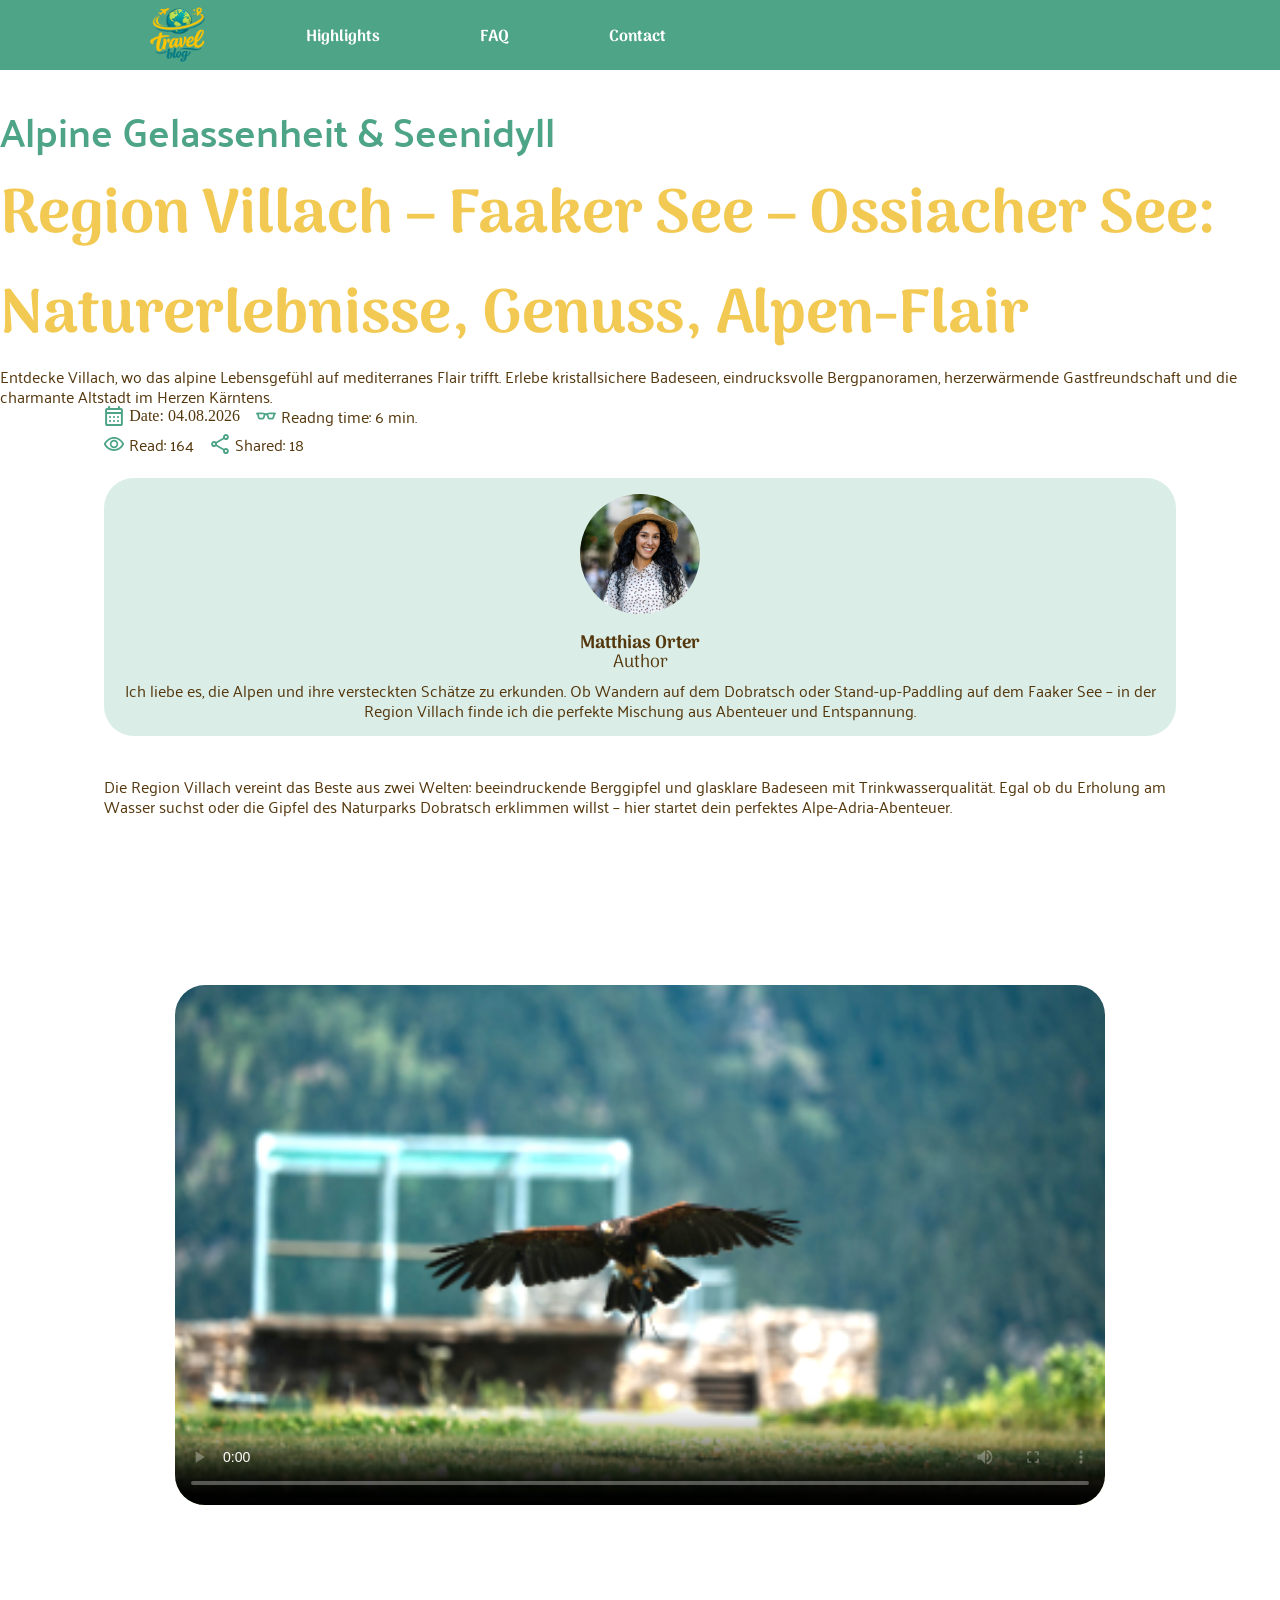
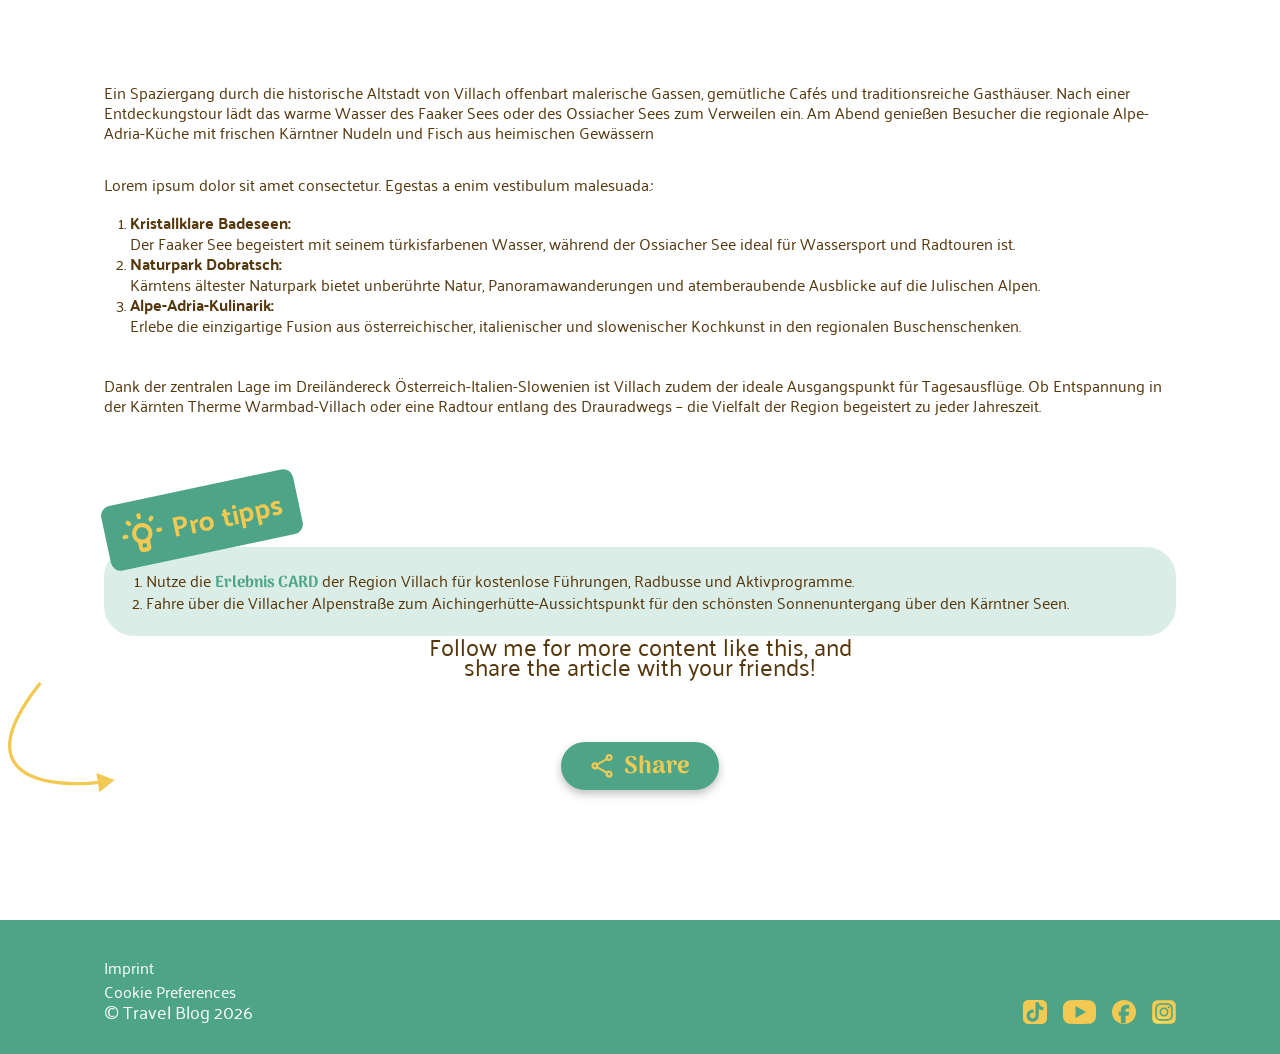
==== blog_video.html @ 83ff3a6a "added scrennshot and changed blog_video.html" ====
<!doctype html>
<html lang="en">

<head>
  <meta charset="UTF-8" />
  <meta name="viewport" content="width=device-width, initial-scale=1.0" />
  <title>Travel Blog</title>
  <link rel="shortcut icon" href="./assets/icons/logo.svg" type="image/x-icon" />
  <link rel="stylesheet" href="./styles/reset.css" />
  <link rel="stylesheet" href="./styles/components.css" />
  <link rel="stylesheet" href="./styles/variables.css" />
  <link rel="stylesheet" href="./styles/font.css" />
  <link rel="stylesheet" href="./styles/style.css" />
  <link rel="stylesheet" href="./styles/share.css" />
  <link rel="stylesheet" href="./styles/blog_video.css">
</head>

<body>
  <!-- start header -->
  <header>
    <nav class="navbar-web">
      <img src="./assets/icons/logo.svg" alt="Weltkugel mit Flugzeug" />
      <ul class="navbar-web-links">
        <li>
          <a class="web-links-hig" href="#highlights">Highlights</a>
        </li>
        <li>
          <a class="web-links-fqa" href="#faq">FAQ</a>
        </li>
        <li>
          <a class="web-links-con" href="#contact">Contact </a>
        </li>
      </ul>
    </nav>
  </header>
  <!-- end header  -->
  <main class="vertical gap">
      <article class="top-gap">
        <h4>Alpine Gelassenheit & Seenidyll</h4>
        <h1 class="abstand">Region Villach – Faaker See – Ossiacher See: Naturerlebnisse, Genuss, Alpen-Flair</h1>
        <p>Entdecke Villach, wo das alpine Lebensgefühl auf mediterranes Flair trifft. Erlebe kristallsichere Badeseen,
          eindrucksvolle Bergpanoramen, herzerwärmende Gastfreundschaft und die charmante Altstadt im Herzen Kärntens.
        </p>
      </article>
 
    <section class="flexpadding line-height vertical gap24">

      <section class="data-gap vertical">
        <div class="data-box">
          <div class="data-info">
            <img src="./assets/icons/calendar_month.svg" alt="" />
            <time datetime="04.08.2026">Date: 04.08.2026</time>
          </div>
          <div class="data-info">
            <img src="./assets/icons/eyeglasses_2.svg" alt="" />
            <p>Readng time: 6 min.</p>
          </div>
        </div>
        <div class="data-box">
          <div class="data-info">
            <img src="./assets/icons/visibility.svg" alt="" />
            <p>Read: 164</p>
          </div>
          <div class="data-info">
            <img src="./assets/icons/share.svg" alt="" />
            <p>Shared: 18</p>
          </div>
        </div>
      </section>

      <article class="author">
        <img src="./assets/img/Authorpicture.jpg" alt="" />
        <h1>Matthias Orter</h1>
        <h6>Author</h6>
        <p>
          Ich liebe es, die Alpen und ihre versteckten Schätze zu erkunden. Ob Wandern auf dem Dobratsch oder
          Stand-up-Paddling
          auf dem Faaker See – in der Region Villach finde ich die perfekte Mischung aus Abenteuer und Entspannung.
        </p>
      </article>
    </section>
    <section class="flexpadding">
      <p class="underbeach">
        Die Region Villach vereint das Beste aus zwei Welten: beeindruckende Berggipfel und glasklare Badeseen mit
        Trinkwasserqualität.
        Egal ob du Erholung am Wasser suchst oder die Gipfel des Naturparks Dobratsch erklimmen willst – hier startet
        dein perfektes Alpe-Adria-Abenteuer.
      </p>
    </section>

    <section class="flexpadding section-video">
      <video controls poster="./assets/img/Screenshot 2026-08-04 201822.png">
        <source src="./assets/media/Villacher Region.webm" type="video/mp4">
        Your browser does not support the video tag.
      </video>
    </section>

    <section class="flexpadding">
      <p class="underbeach">
        Ein Spaziergang durch die historische Altstadt von Villach offenbart malerische Gassen, gemütliche Cafés und
        traditionsreiche Gasthäuser. Nach einer Entdeckungstour lädt das warme Wasser des Faaker Sees oder des Ossiacher
        Sees zum Verweilen ein. Am Abend genießen Besucher die regionale Alpe-Adria-Küche mit frischen Kärntner Nudeln
        und Fisch aus heimischen Gewässern
      </p>
    </section>
    <section class="flexpadding">
      <p>Lorem ipsum dolor sit amet consectetur. Egestas a enim vestibulum malesuada.:</p>
      <br />
      <ol>
        <li>
          <span>Kristallklare Badeseen:</span><br>Der Faaker See begeistert mit seinem türkisfarbenen Wasser, während
          der
          Ossiacher See
          ideal für Wassersport und Radtouren ist.
        </li>
        <li>
          <span>Naturpark Dobratsch:</span><br>Kärntens ältester Naturpark bietet unberührte Natur, Panoramawanderungen
          und
          atemberaubende Ausblicke auf die Julischen Alpen.
        </li>
        <li>
          <span>Alpe-Adria-Kulinarik:</span><br> Erlebe die einzigartige Fusion aus österreichischer, italienischer und
          slowenischer
          Kochkunst in den regionalen Buschenschenken.
        </li>
      </ol>
    </section>

    <section class="flexpadding">
      <p class="underbeach">
        Dank der zentralen Lage im Dreiländereck Österreich-Italien-Slowenien ist Villach zudem der ideale Ausgangspunkt
        für Tagesausflüge. Ob Entspannung in der Kärnten Therme Warmbad-Villach oder eine Radtour entlang des
        Drauradwegs – die Vielfalt der Region begeistert zu jeder Jahreszeit.
      </p>
    </section>

    <section class="flexpadding">
      <article class="pro-tipps edgerelative">
        <div class="pro-tipps-icon edgesolute">
          <img src="./assets/icons/light.svg" alt="" />
          <p>Pro tipps</p>
        </div>

        <ol class="pro-list">
          <li>
            Nutze die <a href="https://www.visitvillach.at/de/erlebnis-card.html">Erlebnis CARD</a> der Region Villach
            für kostenlose Führungen, Radbusse und
            Aktivprogramme.
          </li>
          <li>
            Fahre über die Villacher Alpenstraße zum Aichingerhütte-Aussichtspunkt für den schönsten Sonnenuntergang
            über den Kärntner Seen.
          </li>
        </ol>
      </article>
    </section>
    <!-- share button  -->
    <div class="share-box">
      <p>
        Follow me for more content like this, and<br />
        share the article with your friends!
      </p>

      <img src="./assets/icons/share-arrow.svg" alt="" class="share-arrow" />

      <button type="button" class="share-btn">
        <img src="./assets/icons/share2.svg" alt="" />
        Share
      </button>
    </div>
  </main>
  <!-- end main  -->
  <!-- footer  -->
  <footer class="max-content">
    <section class="footer horizontal flexpadding">
      <section class="footer-content">
        <a href="">Imprint</a>
        <a href="">Cookie Preferences</a>
        <p>© Travel Blog 2026</p>
      </section>
      <section class="footer-social">
        <a href="https://www.tiktok.com" target="_blank"><img src="./assets/icons/Tiktok_icon 1.svg" alt="" /></a>
        <a href="https://www.youtube.com" target="_blank"><img src="./assets/icons/youtube.svg" alt="" /></a>
        <a href="https://www.facebook.com" target="_blank"><img src="./assets/icons/facebook.svg" alt="" /></a>
        <a href="https://www.instagram.com" target="_blank"><img src="./assets/icons/Instagram_logo_2016 1.svg"
            alt="" /></a>
      </section>
    </section>
  </footer>
  <!-- nav bottem  -->
  <nav class="navbar-mobile">
    <ul class="navbar-mob-links">
      <li>
        <a class="mob-links-Hom" href="index.html">
          <img class="navbar-mob-icon" src="./assets/icons/home.svg" alt="Haus als Link zur Startseite" />
        </a>
      </li>
      <li>
        <a class="mob-links-hig" href="#highlights">
          <img class="navbar-mob-icon" src="./assets/icons/rocket_launch-green.svg"
            alt="Fliegende Rackete i 45 crad, Link zur " /></a>
      </li>
      <li>
        <a class="mob-links-fqa" href="#faq">
          <img class="navbar-mob-icon" src="./assets/icons/live_help-green.svg" alt="" />
        </a>
      </li>
      <li>
        <a class="mob-links-con" href="#contact">
          <img class="navbar-mob-icon" src="./assets/icons/person_pin-green.svg" alt="" />
        </a>
      </li>
    </ul>
  </nav>
</body>

</html>
---- styles/components.css ----
/* data headline  */

time {
  color: var(--text-color-one);
}
.data-box {
  display: flex;
  gap: 16px;
}
.data-info {
  display: flex;
  gap: 5px;
  height: 20px;
  align-items: center;
}
.data-info img {
  width: 20px;
  height: 20px;
}
.data-gap {
  gap: 8px;
}

@media screen and (min-width: 769px) {
}

/* pro tipps  */
.pro-tipps {
  background-color: var(--main-color-transparent);
  padding: 24px 16px;
  border-radius: 30px;
  display: flex;
  justify-content: left;
  margin-top: 100px;
}
.pro-tipps a {
  color: var(--main-color);
}
.pro-tipps-icon {
  background: var(--main-color);
  border-radius: 10px;
  height: 66px;
  width: 196px;
  display: flex;
  justify-content: center;
  align-items: center;
  gap: 10px;
}
.pro-tipps-icon img {
  height: 40px;
  width: 40px;
  transform: rotate(12deg);
}
.pro-tipps-icon > p {
  font-family: "Palanquin";
  font-style: normal;
  font-weight: 700;
  color: var(--second-color);
  font-size: 28px;
}

.pro-tipps li {
  font-family: "Palanquin";
  font-style: normal;
  font-weight: 400;
  color: var(--text-color-one);
  line-height: 1.2;
}

ol {
  padding-inline-start: 26px;
}

.edgerelative {
  position: relative;
}
.edgesolute {
  position: absolute;
  top: -60px;
  left: 0px;
  transform: rotate(-12deg);
}

/* Author  */
.author {
  background: var(--main-color-transparent);
  text-align: center;
  padding: 16px 8px;
  border-radius: 30px;
}

.author img {
  height: 120px;
  width: 120px;
  object-fit: cover;
  object-position: -40px;
  border-radius: 50%;
}

.author h1 {
  margin-top: 16px;
}

.author h1,
.author h6 {
  font-size: var(--font-author);
  color: var(--text-color-one);
  line-height: 19px;
}

.author h6 {
  margin-bottom: 8px;
}
---- styles/variables.css ----
:root {
  /* COLOR´s */
  --bg-color: white;
  --main-color: #4ea487;
  --main-color-transparent: #4ea48733;
  --second-color: #f1c953;
  --text-color-one: #54370d;
  --text-color-two: #3d3d3d;
  /* TEXT */

  /* h1-text: 40px - 64px */
  --font-h1: clamp(2.5rem, 1.333rem + 3.111vw, 4rem);
  /* heighlights,faq,contact: 40px - 52px */
  --font-h2: clamp(2.5rem, 1.71vw + 2.07rem, 3.25rem);
  /* picture-head: 20px - 32px */
  --font-h3: clamp(1.25rem, 1.71vw + 0.82rem, 2rem);

  /* h4 (h1 top) 20px - 40px */
  --h1-top: clamp(1.25rem, calc(0.326rem + 3.913vw), 2.5rem);
  /* 18px - 28px */
  --h1-bottom-1: clamp(1.125rem, 0.898rem + 1.136vw, 1.75rem);
  /* 18px - 32px */
  --h1-bottom-2: clamp(1.125rem, 0.807rem + 1.591vw, 2rem);

  /* 28px - 48px */
  --font-picture-top: clamp(1.75rem, 1.295rem + 2.273vw, 3rem);
  /* 20px - 28px  */
  --font-picture-bottom: clamp(1.25rem, 1.068rem + 0.909vw, 1.75rem);

  /* 18px - 24px */
  --font-follow: clamp(1.125rem, 0.989rem + 0.682vw, 1.5rem);
  /* 16px - 24px  */
  --font-faq: clamp(1rem, 0.826rem + 0.87vw, 1.5rem);
  /* 16px - 18px */
  --font-author: clamp(1rem, 0.955rem + 0.227vw, 1.125rem);
  /* 15px */
  --font-policy: 15px;
}
---- styles/font.css ----
/* palanquin-regular - latin */
@font-face {
  font-display: swap; /* Check https://developer.mozilla.org/en-US/docs/Web/CSS/@font-face/font-display for other options. */
  font-family: "Palanquin";
  font-style: normal;
  font-weight: 400;
  src: url("../assets/fonts/palanquin-v17-latin-regular.woff2") format("woff2"); /* Chrome 36+, Opera 23+, Firefox 39+, Safari 12+, iOS 10+ */
}
/* palanquin-500 - latin */
@font-face {
  font-display: swap; /* Check https://developer.mozilla.org/en-US/docs/Web/CSS/@font-face/font-display for other options. */
  font-family: "Palanquin";
  font-style: normal;
  font-weight: 500;
  src: url("../assets/fonts/palanquin-v17-latin-500.woff2") format("woff2"); /* Chrome 36+, Opera 23+, Firefox 39+, Safari 12+, iOS 10+ */
}

/* palanquin-600 - latin */
@font-face {
  font-display: swap; /* Check https://developer.mozilla.org/en-US/docs/Web/CSS/@font-face/font-display for other options. */
  font-family: "Palanquin";
  font-style: normal;
  font-weight: 600;
  src: url("../assets/fonts/palanquin-v17-latin-600.woff2") format("woff2"); /* Chrome 36+, Opera 23+, Firefox 39+, Safari 12+, iOS 10+ */
}
/* palanquin-700 - latin */
@font-face {
  font-display: swap; /* Check https://developer.mozilla.org/en-US/docs/Web/CSS/@font-face/font-display for other options. */
  font-family: "Palanquin";
  font-style: normal;
  font-weight: 700;
  src: url("../assets/fonts/palanquin-v17-latin-700.woff2") format("woff2"); /* Chrome 36+, Opera 23+, Firefox 39+, Safari 12+, iOS 10+ */
}
/* arima-regular - latin */
@font-face {
  font-display: swap; /* Check https://developer.mozilla.org/en-US/docs/Web/CSS/@font-face/font-display for other options. */
  font-family: "Arima";
  font-style: normal;
  font-weight: 400;
  src: url("../assets/fonts/arima-v7-latin-regular.woff2") format("woff2"); /* Chrome 36+, Opera 23+, Firefox 39+, Safari 12+, iOS 10+ */
}
/* arima-600 - latin */
@font-face {
  font-display: swap; /* Check https://developer.mozilla.org/en-US/docs/Web/CSS/@font-face/font-display for other options. */
  font-family: "Arima";
  font-style: normal;
  font-weight: 600;
  src: url("../assets/fonts/arima-v7-latin-600.woff2") format("woff2"); /* Chrome 36+, Opera 23+, Firefox 39+, Safari 12+, iOS 10+ */
}
/* arima-700 - latin */
@font-face {
  font-display: swap; /* Check https://developer.mozilla.org/en-US/docs/Web/CSS/@font-face/font-display for other options. */
  font-family: "Arima";
  font-style: normal;
  font-weight: 700;
  src: url("../assets/fonts/arima-v7-latin-700.woff2") format("woff2"); /* Chrome 36+, Opera 23+, Firefox 39+, Safari 12+, iOS 10+ */
}
---- styles/style.css ----
main {
  padding: 0px max(calc(50% - 720px), 0px);
}

/* start landing  */
.landing-section {
  background-image: url(../assets/img/landing.jpg);
  background-position: 65%;
  background-repeat: no-repeat;
  background-size: cover;
  max-height: 500px;
  max-width: 1440px;
  overflow: hidden;
}
.landing-animation {
  max-height: 500px;
  /* animation: landinganimation 5s ease forwards; */
  z-index: 1;
}

@keyframes landinganimation {
  0% {
    transform: translateX(2px);
  }
  100% {
    transform: translateX(-200px);
  }
}

.rotation-logo {
  display: flex;
  justify-content: center;
  align-items: center;
  height: 500px;
  z-index: 2;
}

.rotation-container {
  position: relative;
  height: 160px;
  width: 160px;
  animation: movelogo 2s ease forwards;
}
.rotation {
  filter: drop-shadow(0px 0px 10px #0000005d);
  animation: rotatelogo 6s linear 3s infinite;
}

.no-rotation {
  position: absolute;
  top: 55px;
  right: 55px;
  z-index: 2;
}

@keyframes movelogo {
  from {
    transform: translateY(500px);
  }
  to {
    transform: translateY(0px);
  }
}
@keyframes rotatelogo {
  from {
    transform: rotate(0deg);
  }
  to {
    transform: rotate(360deg);
  }
}

/* end landing  */

.headline {
  display: flex;
  justify-content: center;
  gap: 12px;
  margin-top: 120px;
}

header {
  padding: 0px max(calc(50% - 720px), 0px);
  background-color: var(--main-color);
}
/* <---- start navbar-web -----> */

.navbar-web {
  height: 70px;
  width: 100%;

  display: flex;
  align-items: center;
  justify-content: center;

  background-color: var(--main-color);
  position: fixed;
  gap: 100px;
  z-index: 50;
}

nav > img {
  height: 56px;
}

.navbar-web-links {
  display: flex;
  gap: 100px;
  padding-inline-start: 0px;
}

.web-links-hig:hover {
  position: relative;
  font-weight: 700;
  text-decoration: none;
  transition: color 0.2s ease;
}

.web-links-hig:after {
  content: "";
  position: absolute;
  left: 0;
  bottom: -6px;
  width: 100%;
  height: 20px;
  background-image: url("../assets/icons/Highlighta_underline.svg");
  background-repeat: no-repeat;
  background-size: contain;
  opacity: 0;
}

.web-links-hig:hover:after {
  opacity: 1;
}

.web-links-hig:active {
  color: var(--second-color);
}

.web-links-fqa:hover {
  position: relative;
  font-weight: 700;
  text-decoration: none;
  transition: color 0.2s ease;
}

.web-links-fqa:after {
  content: "";
  position: absolute;
  left: 0;
  bottom: -12px;
  width: 100%;
  height: 20px;
  background-image: url("../assets/icons/faq_underline.svg");
  background-repeat: no-repeat;
  background-size: contain;
  opacity: 0;
}

.web-links-fqa:hover:after {
  opacity: 1;
}

.web-links-fqa:active {
  color: var(--second-color);
}

.web-links-con:hover {
  position: relative;
  font-weight: 700;
  text-decoration: none;
  transition: color 0.2s ease;
}

.web-links-con:after {
  content: "";
  position: absolute;
  left: 0;
  bottom: -12px;
  width: 100%;
  height: 20px;
  background-image: url("../assets/icons/contact_underline.svg");
  background-repeat: no-repeat;
  background-size: contain;
  opacity: 0;
}

.web-links-con:hover:after {
  opacity: 1;
}

.web-links-con:active {
  color: var(--second-color);
}

/* <---- Ende navbar-web -----> */

/* <---- start navbar-mobile -----> */

.navbar-mobile {
  display: flex;
  justify-content: center;
  align-items: center;
  width: 100%;
  height: 88px;
  background-color: var(--second-color);
  position: sticky;
  bottom: 0px;
  z-index: 50;
}

.navbar-mobile > ul {
  padding: 0px;
  list-style: none;
}

.navbar-mob-links {
  display: flex;
  gap: 48px;
  justify-content: space-around;
}

.navbar-mob-icon {
  height: 40px;
  width: 40px;
}

/* end navbar-mobile  */

ul {
  display: flex;
}

header li {
  list-style: none;
}

li > a {
  color: white;
  font-family: "Arima";
  font-weight: 700;
  text-decoration: none;
}

ol {
  display: block;
}

li {
  font-family: "Palanquin";
  font-style: normal;
  font-weight: 400;
  line-height: 20px;
  color: var(--text-color-one);
}

header li {
  list-style: none;
}

/* highlights slider  */
.highlights {
  display: flex;
  flex-direction: column;
  align-items: center;
}

.highlights p {
  font-size: 24px;
  font-family: "Palanquin";
  font-style: normal;
  font-weight: 500;
  text-align: center;
  max-width: 980px;
  margin-bottom: 90px;
}

.slider {
  position: relative;
  display: flex;
  justify-content: center;
  align-items: flex-end;
  height: 500px;
  overflow: hidden;
}
.slider input {
  z-index: 2;
}
.slider-wrapper {
  display: flex;
  z-index: 1;
  position: absolute;
  height: 100%;
  width: 400%;
  transition: all 200ms ease-in-out;
}
.slider-wrapper img {
  display: block;
  height: 100%;
  width: 100%;
  object-fit: cover;
  border-top-right-radius: 100px;
}
.slider-element {
  display: block;

  width: calc(100% / 4);
}
.slider input[value="one"]:checked ~ .slider-wrapper {
  transform: translateX(calc(150% / 4));
}
.slider input[value="two"]:checked ~ .slider-wrapper {
  transform: translateX(calc(50% / 4));
}
.slider input[value="three"]:checked ~ .slider-wrapper {
  transform: translateX(calc(-50% / 4));
}
.slider input[value="four"]:checked ~ .slider-wrapper {
  transform: translateX(calc(-150% / 4));
}
/* .slider-txt {
  position: relative;
  height: 300px;
  width: 100px;
}
.slider-txte {
  position: absolute;
} */

/* picture carousel  */
.carousel-headline {
  margin-top: 40px;
  margin-bottom: 16px;
  text-align: center;
}
.carousel-section {
  width: 400px;
}
.carousel-section img {
  margin: 120px 0;
  height: 440px;
  width: 300px;
  object-fit: cover;
}
.carousel-img {
  border-radius: 16px;
  box-shadow: -9px 5px 20px 0px rgba(0, 0, 0, 0.25);
  transform: perspective(300px) rotateY(10deg) translateX(-50px);
  transition: all 255ms ease-in-out;
}
.carousel-img:hover {
  z-index: 2;
  transform: perspective(300px) rotateY(0deg) translateX(0px);
  margin-left: 20px;
}
.carousel-img:hover ~ .carousel-img {
  transform: perspective(300px) rotateY(-10deg) translateX(50px);
}

/* faq section  */
.FAQ_wrapper {
  width: 100%;

  margin: 0 auto;
}
/* FAQ cím és ikon */

.headline img {
  width: 36px;
  height: auto;
}
.Headline h2 {
  margin: 0;

  font-family: Palanquin, Arial, sans-serif;
  font-size: 52px;
  font-weight: 700;
  line-height: 1;

  color: var(--main-color);
}
/* A négy FAQ-kártya közös konténere */

.questions {
  display: flex;
  flex-direction: column;
  gap: 32px;
}
/* Egy teljes lenyitható FAQ-kártya */
details {
  overflow: hidden;
  background-color: var(--second-color);
  border-radius: 12px;
}
/* A látható kérdéssor */
summary {
  display: flex;
  justify-content: space-between;
  align-items: center;

  padding: 16px 14px;

  list-style: none;
  cursor: pointer;

  font-family: Palanquin, Arial, sans-serif;
  font-size: var(--font-faq);
  font-weight: 700;
  line-height: 1;

  color: var(--text-color-one);
}
/* A böngésző eredeti nyilának elrejtése */
summary::-webkit-details-marker {
  display: none;
}
/* Saját lefelé mutató nyíl */
summary::after {
  content: url("../assets/icons/arrow.svg");

  width: 24px;
  height: 24px;
  flex-shrink: 0;
  margin-left: 16px;

  display: inline-block;
  transition: transform 0.3s ease-in;
}
/* Nyitott állapotban felfelé mutató nyíl */

details[open] summary::after {
  transform: rotate(180deg);
}
/* A lenyíló válasz fehér doboza */
details p {
  margin: 0 14px 16px;
  padding: 4px 10px;

  background-color: var(--bg-color);
  border-radius: 5px;

  font-family: Palanquin, Arial, sans-serif;
  font-size: 16px;
  font-weight: 500;
  line-height: 120%;

  color: var(--text-color-one);
}
/* Mobilnézet */

/* <---- start section contact -----> */

form {
  padding-bottom: 40px;
}

.contact {
  width: 100%;
  display: grid;
  font-family: "Palanquin";
  flex-direction: column;
  align-items: center;
  justify-content: center;
}

.contact p,
.contact label {
  color: var(--text-color-one);
  line-height: 20px;
}

.contact > P {
  text-align: center;
  padding: 24px 0px;
  line-height: 110%;
  font-size: 24px;
  font-family: "Palanquin";
  font-style: normal;
  font-weight: 500;
}

.top {
  width: 100%;
  display: flex;
  flex-wrap: wrap;
  gap: 17px;
  justify-content: center;
}

.form-box-bottom {
  display: flex;
  flex-direction: column;
  width: 100%;
  padding-top: 17px;
}

.contact-input {
  width: 100%;
  padding: 8px 0 9px;
  background: transparent;
  border: 0;
  outline: none;
  color: var(--main-color);
  font-size: var(--font-follow);
  border-bottom: 1px solid var(--text-color-one);
}

/* <---- checkbox -----> */
.contact-checkbox {
  appearance: none;
  -webkit-appearance: none;
  width: 18px;
  height: 18px;
  border: 2px solid var(--text-color-one);
  border-radius: 4px;
  background: transparent;
  cursor: pointer;
  display: grid;
  place-content: center;
  padding-left: 3px;
  transition: all 250ms;
  margin-top: 5px;
}

.contact-checkbox:hover {
  background: var(--second-color);
  border-color: var(--text-color-one);
}

.contact-checkbox:checked {
  background-color: var(--main-color);
  border: none;
}

.contact-checkbox::after {
  content: "";
  width: 9px;
  height: 4px;
  border: 2px solid var(--second-color);
  border-top: none;
  border-right: none;
  transform: rotate(-45deg) translateY(-2px);
  opacity: 0;
}

.contact-checkbox:checked::after {
  opacity: 1;
}

.button-send {
  width: 139px;
  height: 48px;
  padding: 8px 0 9px;
  background: transparent;
  border: 0;
  outline: none;
  color: var(--main-color);
  font-family: "Arima";
  font-weight: 700;
  font-size: var(--font-follow);
  border-bottom: 1px solid var(--text-color-one);
  border-radius: 40px;
  cursor: pointer;
  transition: all 250ms;
}

.button-send:hover {
  width: 139px;
  height: 48px;
  padding: 8px 0 9px;
  background: var(--main-color);
  border: 0;
  outline: none;
  color: var(--second-color);
  text-shadow: -2px 2px #00000040;
  font-family: "Arima";
  font-weight: 700;
  font-size: var(--font-follow);
  /* border-bottom: 1px solid var(--text-color-one); */
  border-radius: 40px;
  box-shadow: 0px 4px #4ea48752;
}

.button-send:active {
  width: 139px;
  height: 48px;
  padding: 8px 0 9px;
  background: var(--main-color);
  border: 0;
  outline: none;
  color: var(--second-color);
  /* text-shadow: -2px 2px #00000040; */
  font-family: "Arima";
  font-weight: 700;
  font-size: var(--font-follow);
  /* border-bottom: 1px solid var(--text-color-one); */
  border-radius: 40px;
}

/* <---- ENDE -- checkbox -----> */
.contact-policy {
  display: flex;
  justify-content: center;
  align-items: center;
  flex-direction: column;
  padding: 8px 0 40px 0;
  gap: 30px;
}

.contact-policy > p {
  padding-left: 8px;
}

.label-police {
  padding-left: 8px;
}

.inline-link {
  color: var(--main-color);
  text-decoration: none;
}

.inline-link:hover {
  font-weight: bold;
}

.button-send {
  border: 1px solid #737373;
  color: #737373;
}

/* footer  */
footer {
  background: var(--main-color);
}
.footer {
  height: 134px;
  width: 100%;
  display: flex;
  justify-content: space-between;
  align-items: center;
  background-color: var(--main-color);
}
/* .footer {
  width: 100%;
  height: 134px;
  display: flex;
  align-items: last baseline;
  padding-bottom: 16px;
} */

.footer-content {
  display: flex;
  flex-direction: column;
}

.footer-content > a,
.footer-contet > p {
  font-family: "Palanquin";
  font-weight: 400;
  text-decoration: none;
  color: white;
}

.footer-content > p {
  font-size: var(--font-author);
  color: white;
}

.footer-social {
  height: 60%;
  display: flex;
  justify-content: center;
  align-items: flex-end;
  gap: 16px;
}

.footer-content > a {
  height: 24px;
}

@media screen and (max-width: 769px) {
  .top-gap h4 {
    margin-top: 94px;
  }

  .headline {
    margin-top: 80px;
    margin-bottom: 32px;
  }

  .highlights p {
    display: none;
  }

  /* navbar  */

  .navbar-web-links {
    display: none;
  }
  /* faq  */
  .faq-section {
    padding: 32px 16px;
  }
  .Headline {
    margin-bottom: 32px;
  }
  .Headline h2 {
    font-size: 40px;
  }
  .questions {
    gap: 20px;
  }
}

@media screen and (min-width: 768px) {
  /* faq */
  .navbar-mobile {
    display: none;
  }

  .navbar-web {
    position: inherit;
    justify-content: inherit;
    padding-left: 150px;
  }
}
---- styles/share.css ----
.share-box {
  position: relative;
  width: 100%;
  height: 154px;
  margin: 0 auto;
  margin-bottom: 130px;

  color: #54370d;
  font-family: "Arima", Georgia, serif;
  font-size: 24px;
  font-weight: 500;
  line-height: 1.2;
  text-align: center;
}

.share-box > p {
  width: 100%;
  height: 58px;
  font-size: var(--font-follow);
  margin: 0 auto;
}

.share-arrow {
  position: absolute;
  width: 107px;
  height: auto;
  left: 8px;
  top: 46px;
}

.share-btn {
  position: absolute;
  width: 158px;
  height: 48px;
  left: 50%;
  bottom: 0;
  transform: translateX(-50%);

  display: flex;
  align-items: center;
  justify-content: center;
  gap: 10px;

  border: 0;
  border-radius: 40px;
  background: var(--main-color);
  color: #f1c953;
  cursor: pointer;

  font-family: "Arima", Georgia, serif;
  font-size: 24px;
  font-weight: 700;

  box-shadow: 0 4px 10px rgba(0, 0, 0, 0.25);
  transition:
    background-color 0.2s,
    box-shadow 0.2s,
    transform 0.1s;
}

.share-btn img {
  width: 24px;
  height: 24px;
}

.share-btn:hover {
  background: #438f76;
  box-shadow: 0 6px 14px rgba(0, 0, 0, 0.3);
}

.share-btn:active {
  background: #397a65;
  transform: translateX(-50%) scale(0.96);
  box-shadow: 0 2px 5px rgba(0, 0, 0, 0.25);
}
---- styles/blog_video.css ----
.section-video {
    width: 100%;
    display: flex;
    justify-content: center;
    align-items: center;
    padding: 137px 0px;
}

.section-video video {
    width: 930px;
    height: 520px;
    display: block;
    border-radius: 30px;
    object-fit: cover;
}

/* .abstand{
    line-height: 1.2;
} */
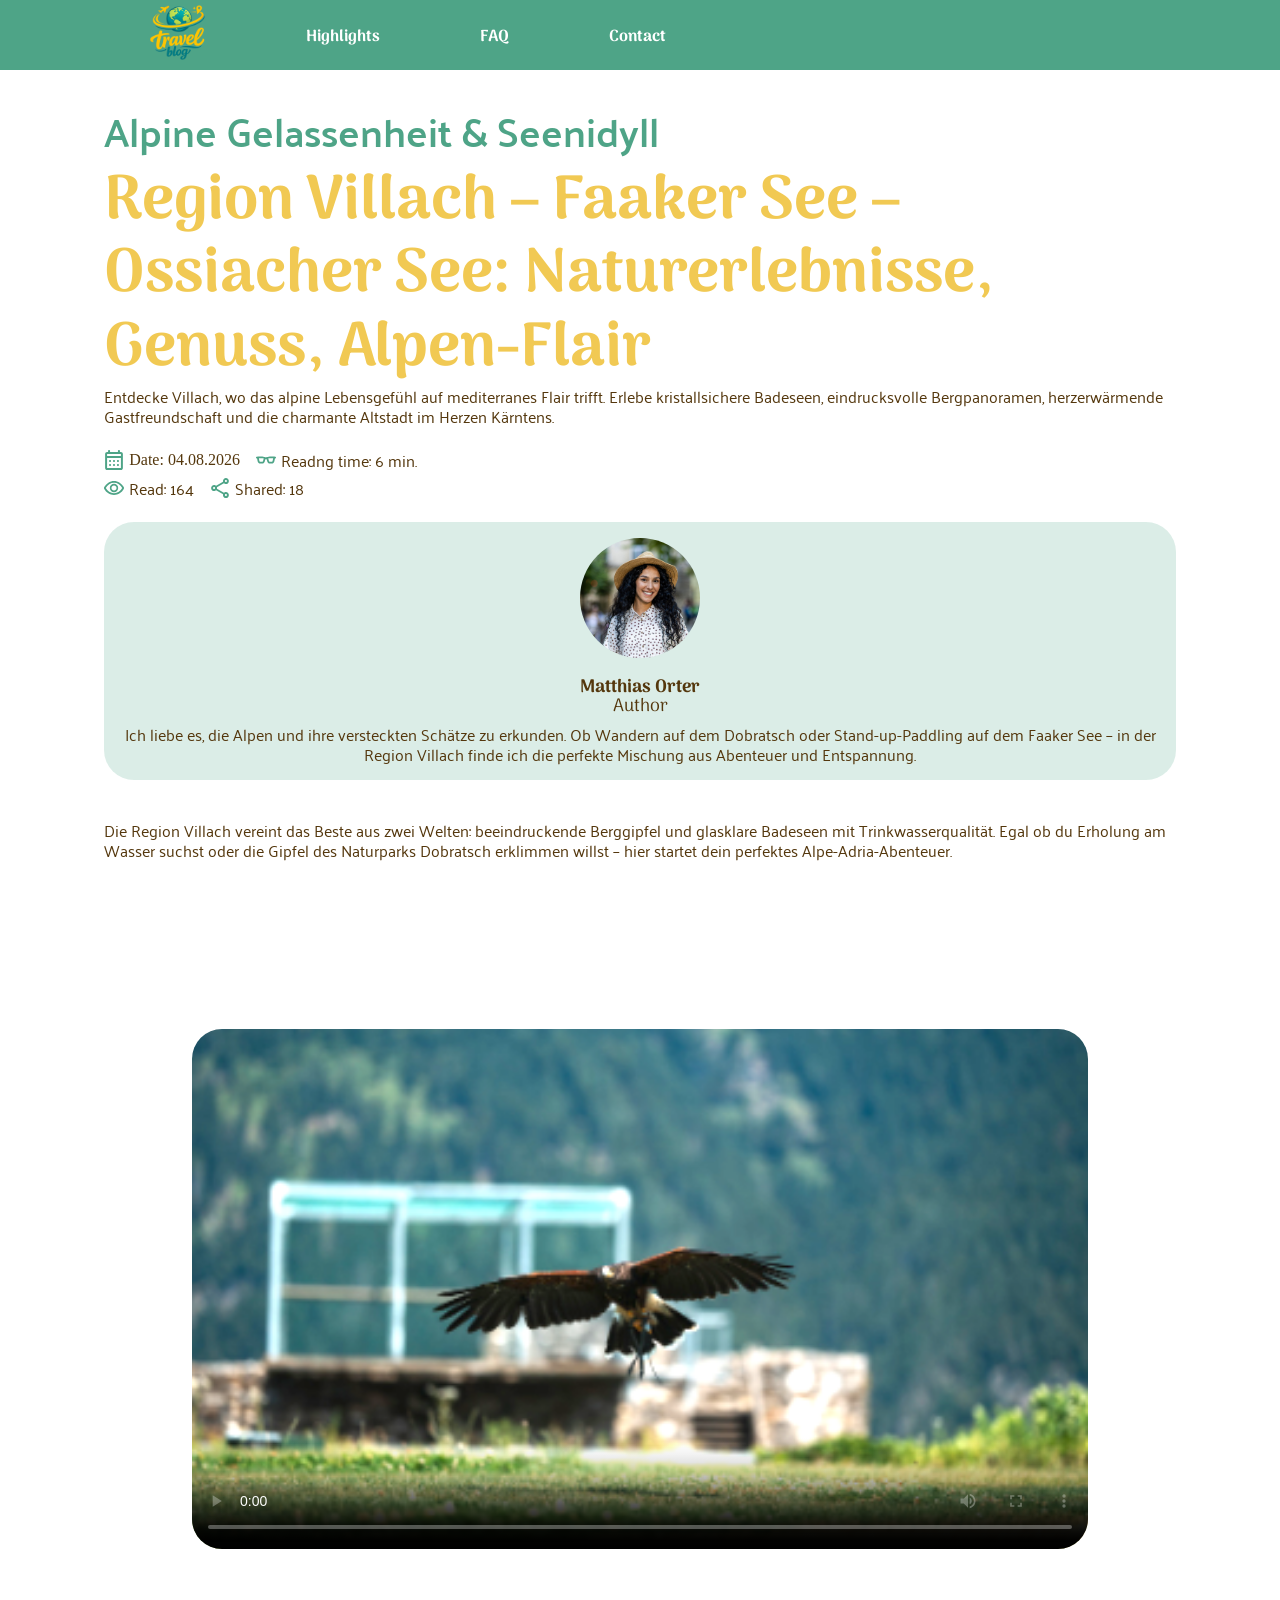
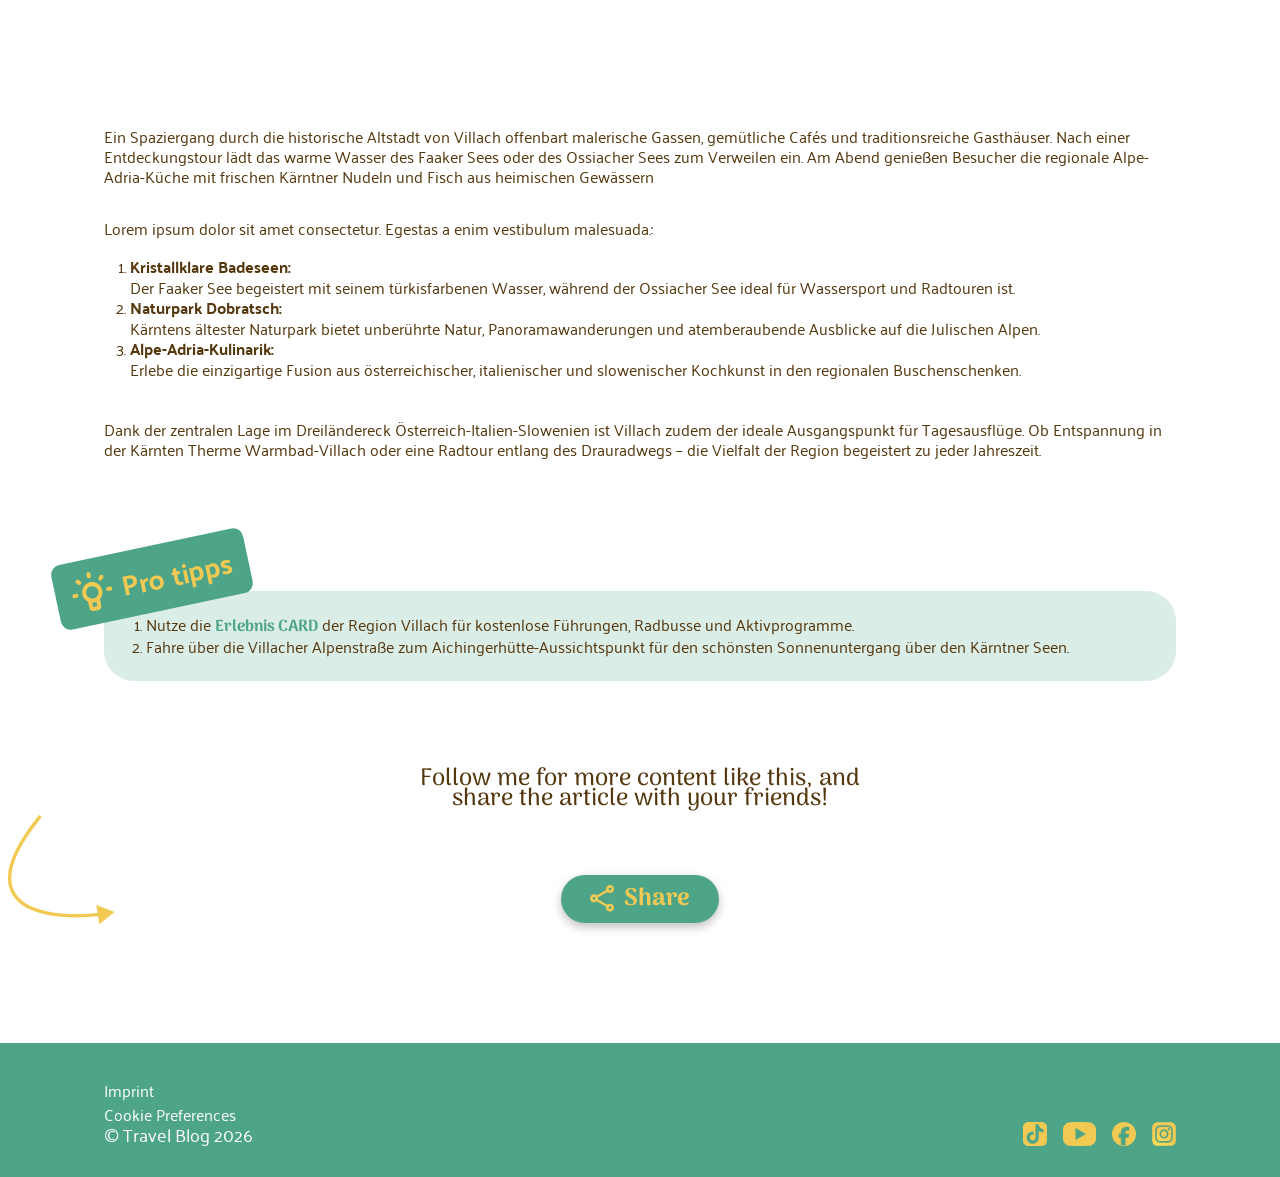
==== commit 984af088: "blog video added, pattaya added" ====
--- a/blog_video.html
+++ b/blog_video.html
@@ -1,217 +1,205 @@
 <!doctype html>
 <html lang="en">
-
-<head>
-  <meta charset="UTF-8" />
-  <meta name="viewport" content="width=device-width, initial-scale=1.0" />
-  <title>Travel Blog</title>
-  <link rel="shortcut icon" href="./assets/icons/logo.svg" type="image/x-icon" />
-  <link rel="stylesheet" href="./styles/reset.css" />
-  <link rel="stylesheet" href="./styles/components.css" />
-  <link rel="stylesheet" href="./styles/variables.css" />
-  <link rel="stylesheet" href="./styles/font.css" />
-  <link rel="stylesheet" href="./styles/style.css" />
-  <link rel="stylesheet" href="./styles/share.css" />
-  <link rel="stylesheet" href="./styles/blog_video.css">
-</head>
-
-<body>
-  <!-- start header -->
-  <header>
-    <nav class="navbar-web">
-      <img src="./assets/icons/logo.svg" alt="Weltkugel mit Flugzeug" />
-      <ul class="navbar-web-links">
-        <li>
-          <a class="web-links-hig" href="#highlights">Highlights</a>
-        </li>
-        <li>
-          <a class="web-links-fqa" href="#faq">FAQ</a>
-        </li>
-        <li>
-          <a class="web-links-con" href="#contact">Contact </a>
+  <head>
+    <meta charset="UTF-8" />
+    <meta name="viewport" content="width=device-width, initial-scale=1.0" />
+    <title>Travel Blog</title>
+    <link rel="shortcut icon" href="./assets/icons/logo.svg" type="image/x-icon" />
+    <link rel="stylesheet" href="./styles/reset.css" />
+    <link rel="stylesheet" href="./styles/components.css" />
+    <link rel="stylesheet" href="./styles/variables.css" />
+    <link rel="stylesheet" href="./styles/font.css" />
+    <link rel="stylesheet" href="./styles/style.css" />
+    <link rel="stylesheet" href="./styles/share.css" />
+    <link rel="stylesheet" href="./styles/blog_video.css" />
+  </head>
+
+  <body>
+    <!-- start header -->
+    <header>
+      <nav class="navbar-web">
+        <a href="index.html">
+          <img src="./assets/icons/logo.svg" alt="Weltkugel mit Flugzeug" />
+        </a>
+        <ul class="navbar-web-links">
+          <li>
+            <a class="web-links-hig" href="./index.html#highlights">Highlights</a>
+          </li>
+          <li>
+            <a class="web-links-fqa" href="./index.html#faq">FAQ</a>
+          </li>
+          <li>
+            <a class="web-links-con" href="./index.html#contact">Contact </a>
+          </li>
+        </ul>
+      </nav>
+    </header>
+    <!-- end header  -->
+    <main class="vertical gap">
+      <section class="flexpadding line-height vertical gap24">
+        <article class="top-gap">
+          <h4>Alpine Gelassenheit & Seenidyll</h4>
+          <h1>Region Villach – Faaker See – Ossiacher See: Naturerlebnisse, Genuss, Alpen-Flair</h1>
+          <p>
+            Entdecke Villach, wo das alpine Lebensgefühl auf mediterranes Flair trifft. Erlebe kristallsichere Badeseen, eindrucksvolle Bergpanoramen,
+            herzerwärmende Gastfreundschaft und die charmante Altstadt im Herzen Kärntens.
+          </p>
+        </article>
+
+        <section class="data-gap vertical">
+          <div class="data-box">
+            <div class="data-info">
+              <img src="./assets/icons/calendar_month.svg" alt="" />
+              <time datetime="04.08.2026">Date: 04.08.2026</time>
+            </div>
+            <div class="data-info">
+              <img src="./assets/icons/eyeglasses_2.svg" alt="" />
+              <p>Readng time: 6 min.</p>
+            </div>
+          </div>
+          <div class="data-box">
+            <div class="data-info">
+              <img src="./assets/icons/visibility.svg" alt="" />
+              <p>Read: 164</p>
+            </div>
+            <div class="data-info">
+              <img src="./assets/icons/share.svg" alt="" />
+              <p>Shared: 18</p>
+            </div>
+          </div>
+        </section>
+
+        <article class="author">
+          <img src="./assets/img/Authorpicture.jpg" alt="" />
+          <h1>Matthias Orter</h1>
+          <h6>Author</h6>
+          <p>
+            Ich liebe es, die Alpen und ihre versteckten Schätze zu erkunden. Ob Wandern auf dem Dobratsch oder Stand-up-Paddling auf dem Faaker See – in der
+            Region Villach finde ich die perfekte Mischung aus Abenteuer und Entspannung.
+          </p>
+        </article>
+      </section>
+
+      <section class="flexpadding">
+        <p class="underbeach">
+          Die Region Villach vereint das Beste aus zwei Welten: beeindruckende Berggipfel und glasklare Badeseen mit Trinkwasserqualität. Egal ob du Erholung am
+          Wasser suchst oder die Gipfel des Naturparks Dobratsch erklimmen willst – hier startet dein perfektes Alpe-Adria-Abenteuer.
+        </p>
+      </section>
+
+      <section class="flexpadding section-video">
+        <video controls poster="./assets/img/Screenshot 2026-08-04 201822.png">
+          <source src="./assets/media/Villacher Region.webm" type="video/mp4" />
+          Your browser does not support the video tag.
+        </video>
+      </section>
+
+      <section class="flexpadding">
+        <p class="underbeach">
+          Ein Spaziergang durch die historische Altstadt von Villach offenbart malerische Gassen, gemütliche Cafés und traditionsreiche Gasthäuser. Nach einer
+          Entdeckungstour lädt das warme Wasser des Faaker Sees oder des Ossiacher Sees zum Verweilen ein. Am Abend genießen Besucher die regionale
+          Alpe-Adria-Küche mit frischen Kärntner Nudeln und Fisch aus heimischen Gewässern
+        </p>
+      </section>
+      <section class="flexpadding">
+        <p>Lorem ipsum dolor sit amet consectetur. Egestas a enim vestibulum malesuada.:</p>
+        <br />
+        <ol>
+          <li>
+            <span>Kristallklare Badeseen:</span><br />Der Faaker See begeistert mit seinem türkisfarbenen Wasser, während der Ossiacher See ideal für
+            Wassersport und Radtouren ist.
+          </li>
+          <li>
+            <span>Naturpark Dobratsch:</span><br />Kärntens ältester Naturpark bietet unberührte Natur, Panoramawanderungen und atemberaubende Ausblicke auf die
+            Julischen Alpen.
+          </li>
+          <li>
+            <span>Alpe-Adria-Kulinarik:</span><br />
+            Erlebe die einzigartige Fusion aus österreichischer, italienischer und slowenischer Kochkunst in den regionalen Buschenschenken.
+          </li>
+        </ol>
+      </section>
+
+      <section class="flexpadding">
+        <p class="underbeach">
+          Dank der zentralen Lage im Dreiländereck Österreich-Italien-Slowenien ist Villach zudem der ideale Ausgangspunkt für Tagesausflüge. Ob Entspannung in
+          der Kärnten Therme Warmbad-Villach oder eine Radtour entlang des Drauradwegs – die Vielfalt der Region begeistert zu jeder Jahreszeit.
+        </p>
+      </section>
+
+      <section class="flexpadding">
+        <article class="pro-tipps edgerelative">
+          <div class="pro-tipps-icon edgesolute">
+            <img src="./assets/icons/light.svg" alt="" />
+            <p>Pro tipps</p>
+          </div>
+
+          <ol class="pro-list">
+            <li>
+              Nutze die <a href="https://www.visitvillach.at/de/erlebnis-card.html">Erlebnis CARD</a> der Region Villach für kostenlose Führungen, Radbusse und
+              Aktivprogramme.
+            </li>
+            <li>Fahre über die Villacher Alpenstraße zum Aichingerhütte-Aussichtspunkt für den schönsten Sonnenuntergang über den Kärntner Seen.</li>
+          </ol>
+        </article>
+      </section>
+      <!-- share button  -->
+      <div class="share-box">
+        <p>
+          Follow me for more content like this, and<br />
+          share the article with your friends!
+        </p>
+
+        <img src="./assets/icons/share-arrow.svg" alt="" class="share-arrow" />
+        <img src="./assets/icons/share-arrow-mini.svg" alt="" class="share-arrow-mobile" />
+
+        <button type="button" class="share-btn">
+          <img src="./assets/icons/share2.svg" alt="" />
+          Share
+        </button>
+      </div>
+    </main>
+    <!-- end main  -->
+    <!-- footer  -->
+    <footer class="max-content">
+      <section class="footer horizontal flexpadding">
+        <section class="footer-content">
+          <a href="">Imprint</a>
+          <a href="">Cookie Preferences</a>
+          <p>© Travel Blog 2026</p>
+        </section>
+        <section class="footer-social">
+          <a href="https://www.tiktok.com" target="_blank"><img src="./assets/icons/Tiktok_icon 1.svg" alt="" /></a>
+          <a href="https://www.youtube.com" target="_blank"><img src="./assets/icons/youtube.svg" alt="" /></a>
+          <a href="https://www.facebook.com" target="_blank"><img src="./assets/icons/facebook.svg" alt="" /></a>
+          <a href="https://www.instagram.com" target="_blank"><img src="./assets/icons/Instagram_logo_2016 1.svg" alt="" /></a>
+        </section>
+      </section>
+    </footer>
+    <!-- nav bottem  -->
+    <nav class="navbar-mobile">
+      <ul class="navbar-mob-links">
+        <li>
+          <a class="mob-links-Hom" href="index.html">
+            <img class="navbar-mob-icon" src="./assets/icons/home.svg" alt="Haus als Link zur Startseite" />
+          </a>
+        </li>
+        <li>
+          <a class="mob-links-hig" href="#highlights">
+            <img class="navbar-mob-icon" src="./assets/icons/rocket_launch-green.svg" alt="Fliegende Rackete i 45 crad, Link zur "
+          /></a>
+        </li>
+        <li>
+          <a class="mob-links-fqa" href="#faq">
+            <img class="navbar-mob-icon" src="./assets/icons/live_help-green.svg" alt="" />
+          </a>
+        </li>
+        <li>
+          <a class="mob-links-con" href="#contact">
+            <img class="navbar-mob-icon" src="./assets/icons/person_pin-green.svg" alt="" />
+          </a>
         </li>
       </ul>
     </nav>
-  </header>
-  <!-- end header  -->
-  <main class="vertical gap">
-      <article class="top-gap">
-        <h4>Alpine Gelassenheit & Seenidyll</h4>
-        <h1 class="abstand">Region Villach – Faaker See – Ossiacher See: Naturerlebnisse, Genuss, Alpen-Flair</h1>
-        <p>Entdecke Villach, wo das alpine Lebensgefühl auf mediterranes Flair trifft. Erlebe kristallsichere Badeseen,
-          eindrucksvolle Bergpanoramen, herzerwärmende Gastfreundschaft und die charmante Altstadt im Herzen Kärntens.
-        </p>
-      </article>
- 
-    <section class="flexpadding line-height vertical gap24">
-
-      <section class="data-gap vertical">
-        <div class="data-box">
-          <div class="data-info">
-            <img src="./assets/icons/calendar_month.svg" alt="" />
-            <time datetime="04.08.2026">Date: 04.08.2026</time>
-          </div>
-          <div class="data-info">
-            <img src="./assets/icons/eyeglasses_2.svg" alt="" />
-            <p>Readng time: 6 min.</p>
-          </div>
-        </div>
-        <div class="data-box">
-          <div class="data-info">
-            <img src="./assets/icons/visibility.svg" alt="" />
-            <p>Read: 164</p>
-          </div>
-          <div class="data-info">
-            <img src="./assets/icons/share.svg" alt="" />
-            <p>Shared: 18</p>
-          </div>
-        </div>
-      </section>
-
-      <article class="author">
-        <img src="./assets/img/Authorpicture.jpg" alt="" />
-        <h1>Matthias Orter</h1>
-        <h6>Author</h6>
-        <p>
-          Ich liebe es, die Alpen und ihre versteckten Schätze zu erkunden. Ob Wandern auf dem Dobratsch oder
-          Stand-up-Paddling
-          auf dem Faaker See – in der Region Villach finde ich die perfekte Mischung aus Abenteuer und Entspannung.
-        </p>
-      </article>
-    </section>
-    <section class="flexpadding">
-      <p class="underbeach">
-        Die Region Villach vereint das Beste aus zwei Welten: beeindruckende Berggipfel und glasklare Badeseen mit
-        Trinkwasserqualität.
-        Egal ob du Erholung am Wasser suchst oder die Gipfel des Naturparks Dobratsch erklimmen willst – hier startet
-        dein perfektes Alpe-Adria-Abenteuer.
-      </p>
-    </section>
-
-    <section class="flexpadding section-video">
-      <video controls poster="./assets/img/Screenshot 2026-08-04 201822.png">
-        <source src="./assets/media/Villacher Region.webm" type="video/mp4">
-        Your browser does not support the video tag.
-      </video>
-    </section>
-
-    <section class="flexpadding">
-      <p class="underbeach">
-        Ein Spaziergang durch die historische Altstadt von Villach offenbart malerische Gassen, gemütliche Cafés und
-        traditionsreiche Gasthäuser. Nach einer Entdeckungstour lädt das warme Wasser des Faaker Sees oder des Ossiacher
-        Sees zum Verweilen ein. Am Abend genießen Besucher die regionale Alpe-Adria-Küche mit frischen Kärntner Nudeln
-        und Fisch aus heimischen Gewässern
-      </p>
-    </section>
-    <section class="flexpadding">
-      <p>Lorem ipsum dolor sit amet consectetur. Egestas a enim vestibulum malesuada.:</p>
-      <br />
-      <ol>
-        <li>
-          <span>Kristallklare Badeseen:</span><br>Der Faaker See begeistert mit seinem türkisfarbenen Wasser, während
-          der
-          Ossiacher See
-          ideal für Wassersport und Radtouren ist.
-        </li>
-        <li>
-          <span>Naturpark Dobratsch:</span><br>Kärntens ältester Naturpark bietet unberührte Natur, Panoramawanderungen
-          und
-          atemberaubende Ausblicke auf die Julischen Alpen.
-        </li>
-        <li>
-          <span>Alpe-Adria-Kulinarik:</span><br> Erlebe die einzigartige Fusion aus österreichischer, italienischer und
-          slowenischer
-          Kochkunst in den regionalen Buschenschenken.
-        </li>
-      </ol>
-    </section>
-
-    <section class="flexpadding">
-      <p class="underbeach">
-        Dank der zentralen Lage im Dreiländereck Österreich-Italien-Slowenien ist Villach zudem der ideale Ausgangspunkt
-        für Tagesausflüge. Ob Entspannung in der Kärnten Therme Warmbad-Villach oder eine Radtour entlang des
-        Drauradwegs – die Vielfalt der Region begeistert zu jeder Jahreszeit.
-      </p>
-    </section>
-
-    <section class="flexpadding">
-      <article class="pro-tipps edgerelative">
-        <div class="pro-tipps-icon edgesolute">
-          <img src="./assets/icons/light.svg" alt="" />
-          <p>Pro tipps</p>
-        </div>
-
-        <ol class="pro-list">
-          <li>
-            Nutze die <a href="https://www.visitvillach.at/de/erlebnis-card.html">Erlebnis CARD</a> der Region Villach
-            für kostenlose Führungen, Radbusse und
-            Aktivprogramme.
-          </li>
-          <li>
-            Fahre über die Villacher Alpenstraße zum Aichingerhütte-Aussichtspunkt für den schönsten Sonnenuntergang
-            über den Kärntner Seen.
-          </li>
-        </ol>
-      </article>
-    </section>
-    <!-- share button  -->
-    <div class="share-box">
-      <p>
-        Follow me for more content like this, and<br />
-        share the article with your friends!
-      </p>
-
-      <img src="./assets/icons/share-arrow.svg" alt="" class="share-arrow" />
-
-      <button type="button" class="share-btn">
-        <img src="./assets/icons/share2.svg" alt="" />
-        Share
-      </button>
-    </div>
-  </main>
-  <!-- end main  -->
-  <!-- footer  -->
-  <footer class="max-content">
-    <section class="footer horizontal flexpadding">
-      <section class="footer-content">
-        <a href="">Imprint</a>
-        <a href="">Cookie Preferences</a>
-        <p>© Travel Blog 2026</p>
-      </section>
-      <section class="footer-social">
-        <a href="https://www.tiktok.com" target="_blank"><img src="./assets/icons/Tiktok_icon 1.svg" alt="" /></a>
-        <a href="https://www.youtube.com" target="_blank"><img src="./assets/icons/youtube.svg" alt="" /></a>
-        <a href="https://www.facebook.com" target="_blank"><img src="./assets/icons/facebook.svg" alt="" /></a>
-        <a href="https://www.instagram.com" target="_blank"><img src="./assets/icons/Instagram_logo_2016 1.svg"
-            alt="" /></a>
-      </section>
-    </section>
-  </footer>
-  <!-- nav bottem  -->
-  <nav class="navbar-mobile">
-    <ul class="navbar-mob-links">
-      <li>
-        <a class="mob-links-Hom" href="index.html">
-          <img class="navbar-mob-icon" src="./assets/icons/home.svg" alt="Haus als Link zur Startseite" />
-        </a>
-      </li>
-      <li>
-        <a class="mob-links-hig" href="#highlights">
-          <img class="navbar-mob-icon" src="./assets/icons/rocket_launch-green.svg"
-            alt="Fliegende Rackete i 45 crad, Link zur " /></a>
-      </li>
-      <li>
-        <a class="mob-links-fqa" href="#faq">
-          <img class="navbar-mob-icon" src="./assets/icons/live_help-green.svg" alt="" />
-        </a>
-      </li>
-      <li>
-        <a class="mob-links-con" href="#contact">
-          <img class="navbar-mob-icon" src="./assets/icons/person_pin-green.svg" alt="" />
-        </a>
-      </li>
-    </ul>
-  </nav>
-</body>
-
-</html>+  </body>
+</html>
--- a/styles/components.css
+++ b/styles/components.css
@@ -1,113 +1,136 @@
-/* data headline  */
-
-time {
-  color: var(--text-color-one);
-}
-.data-box {
-  display: flex;
-  gap: 16px;
-}
-.data-info {
-  display: flex;
-  gap: 5px;
-  height: 20px;
-  align-items: center;
-}
-.data-info img {
-  width: 20px;
-  height: 20px;
-}
-.data-gap {
-  gap: 8px;
-}
-
-@media screen and (min-width: 769px) {
-}
-
-/* pro tipps  */
-.pro-tipps {
-  background-color: var(--main-color-transparent);
-  padding: 24px 16px;
-  border-radius: 30px;
-  display: flex;
-  justify-content: left;
-  margin-top: 100px;
-}
-.pro-tipps a {
-  color: var(--main-color);
-}
-.pro-tipps-icon {
-  background: var(--main-color);
-  border-radius: 10px;
-  height: 66px;
-  width: 196px;
-  display: flex;
-  justify-content: center;
-  align-items: center;
-  gap: 10px;
-}
-.pro-tipps-icon img {
-  height: 40px;
-  width: 40px;
-  transform: rotate(12deg);
-}
-.pro-tipps-icon > p {
-  font-family: "Palanquin";
-  font-style: normal;
-  font-weight: 700;
-  color: var(--second-color);
-  font-size: 28px;
-}
-
-.pro-tipps li {
-  font-family: "Palanquin";
-  font-style: normal;
-  font-weight: 400;
-  color: var(--text-color-one);
-  line-height: 1.2;
-}
-
-ol {
-  padding-inline-start: 26px;
-}
-
-.edgerelative {
-  position: relative;
-}
-.edgesolute {
-  position: absolute;
-  top: -60px;
-  left: 0px;
-  transform: rotate(-12deg);
-}
-
-/* Author  */
-.author {
-  background: var(--main-color-transparent);
-  text-align: center;
-  padding: 16px 8px;
-  border-radius: 30px;
-}
-
-.author img {
-  height: 120px;
-  width: 120px;
-  object-fit: cover;
-  object-position: -40px;
-  border-radius: 50%;
-}
-
-.author h1 {
-  margin-top: 16px;
-}
-
-.author h1,
-.author h6 {
-  font-size: var(--font-author);
-  color: var(--text-color-one);
-  line-height: 19px;
-}
-
-.author h6 {
-  margin-bottom: 8px;
-}
+/* data headline  */
+
+time {
+  color: var(--text-color-one);
+}
+.data-box {
+  display: flex;
+  gap: 16px;
+}
+.data-info {
+  display: flex;
+  gap: 5px;
+  height: 20px;
+  align-items: center;
+}
+.data-info img {
+  width: 20px;
+  height: 20px;
+}
+.data-gap {
+  gap: 8px;
+}
+
+/* pro tipps  */
+.pro-tipps {
+  background-color: var(--main-color-transparent);
+  padding: 24px 16px;
+  border-radius: 30px;
+  display: flex;
+  justify-content: left;
+  margin-top: 100px;
+}
+.pro-tipps a {
+  color: var(--main-color);
+}
+.pro-tipps-icon {
+  background: var(--main-color);
+  border-radius: 10px;
+  height: 66px;
+  width: 196px;
+  display: flex;
+  justify-content: center;
+  align-items: center;
+  gap: 10px;
+}
+.pro-tipps-icon img {
+  height: 40px;
+  width: 40px;
+  transform: rotate(12deg);
+}
+.pro-tipps-icon > p {
+  font-family: "Palanquin";
+  font-style: normal;
+  font-weight: 700;
+  color: var(--second-color);
+  font-size: 28px;
+}
+
+.pro-tipps li {
+  font-family: "Palanquin";
+  font-style: normal;
+  font-weight: 400;
+  color: var(--text-color-one);
+  line-height: 1.2;
+}
+
+ol {
+  padding-inline-start: 26px;
+}
+
+.edgerelative {
+  position: relative;
+}
+.edgesolute {
+  position: absolute;
+  top: -60px;
+  left: 0px;
+  transform: rotate(-12deg);
+}
+
+/* Author  */
+.author {
+  background: var(--main-color-transparent);
+  text-align: center;
+  padding: 16px 8px;
+  border-radius: 30px;
+}
+
+.author img {
+  height: 120px;
+  width: 120px;
+  object-fit: cover;
+  object-position: -40px;
+  border-radius: 50%;
+}
+
+.author h1 {
+  margin-top: 16px;
+}
+
+.author h1,
+.author h6 {
+  font-size: var(--font-author);
+  color: var(--text-color-one);
+  line-height: 19px;
+}
+
+.author h6 {
+  margin-bottom: 8px;
+}
+
+.section-video {
+  width: 100%;
+  display: flex;
+  justify-content: center;
+  align-items: center;
+  padding: 24px clamp(15px, 9.86vw - 21.97px, 120px);
+}
+
+.section-video video {
+  width: 100%;
+  height: auto;
+  display: block;
+  border-radius: 30px;
+  object-fit: cover;
+  margin: 0 15%;
+}
+
+@media screen and (min-width: 769px) {
+  .edgesolute {
+    position: absolute;
+    top: -45px;
+    left: -50px;
+    transform: rotate(-12deg);
+  }
+}
--- a/styles/font.css
+++ b/styles/font.css
@@ -39,6 +39,14 @@
   font-weight: 400;
   src: url("../assets/fonts/arima-v7-latin-regular.woff2") format("woff2"); /* Chrome 36+, Opera 23+, Firefox 39+, Safari 12+, iOS 10+ */
 }
+/* arima-500 - latin */
+@font-face {
+  font-display: swap; /* Check https://developer.mozilla.org/en-US/docs/Web/CSS/@font-face/font-display for other options. */
+  font-family: "Arima";
+  font-style: normal;
+  font-weight: 500;
+  src: url("../assets/fonts/arima-v7-latin-500.woff2") format("woff2"); /* Chrome 36+, Opera 23+, Firefox 39+, Safari 12+, iOS 10+ */
+}
 /* arima-600 - latin */
 @font-face {
   font-display: swap; /* Check https://developer.mozilla.org/en-US/docs/Web/CSS/@font-face/font-display for other options. */
--- a/styles/style.css
+++ b/styles/style.css
@@ -1,727 +1,810 @@
-main {
-  padding: 0px max(calc(50% - 720px), 0px);
-}
-
-/* start landing  */
-.landing-section {
-  background-image: url(../assets/img/landing.jpg);
-  background-position: 65%;
-  background-repeat: no-repeat;
-  background-size: cover;
-  max-height: 500px;
-  max-width: 1440px;
-  overflow: hidden;
-}
-.landing-animation {
-  max-height: 500px;
-  /* animation: landinganimation 5s ease forwards; */
-  z-index: 1;
-}
-
-@keyframes landinganimation {
-  0% {
-    transform: translateX(2px);
-  }
-  100% {
-    transform: translateX(-200px);
-  }
-}
-
-.rotation-logo {
-  display: flex;
-  justify-content: center;
-  align-items: center;
-  height: 500px;
-  z-index: 2;
-}
-
-.rotation-container {
-  position: relative;
-  height: 160px;
-  width: 160px;
-  animation: movelogo 2s ease forwards;
-}
-.rotation {
-  filter: drop-shadow(0px 0px 10px #0000005d);
-  animation: rotatelogo 6s linear 3s infinite;
-}
-
-.no-rotation {
-  position: absolute;
-  top: 55px;
-  right: 55px;
-  z-index: 2;
-}
-
-@keyframes movelogo {
-  from {
-    transform: translateY(500px);
-  }
-  to {
-    transform: translateY(0px);
-  }
-}
-@keyframes rotatelogo {
-  from {
-    transform: rotate(0deg);
-  }
-  to {
-    transform: rotate(360deg);
-  }
-}
-
-/* end landing  */
-
-.headline {
-  display: flex;
-  justify-content: center;
-  gap: 12px;
-  margin-top: 120px;
-}
-
-header {
-  padding: 0px max(calc(50% - 720px), 0px);
-  background-color: var(--main-color);
-}
-/* <---- start navbar-web -----> */
-
-.navbar-web {
-  height: 70px;
-  width: 100%;
-
-  display: flex;
-  align-items: center;
-  justify-content: center;
-
-  background-color: var(--main-color);
-  position: fixed;
-  gap: 100px;
-  z-index: 50;
-}
-
-nav > img {
-  height: 56px;
-}
-
-.navbar-web-links {
-  display: flex;
-  gap: 100px;
-  padding-inline-start: 0px;
-}
-
-.web-links-hig:hover {
-  position: relative;
-  font-weight: 700;
-  text-decoration: none;
-  transition: color 0.2s ease;
-}
-
-.web-links-hig:after {
-  content: "";
-  position: absolute;
-  left: 0;
-  bottom: -6px;
-  width: 100%;
-  height: 20px;
-  background-image: url("../assets/icons/Highlighta_underline.svg");
-  background-repeat: no-repeat;
-  background-size: contain;
-  opacity: 0;
-}
-
-.web-links-hig:hover:after {
-  opacity: 1;
-}
-
-.web-links-hig:active {
-  color: var(--second-color);
-}
-
-.web-links-fqa:hover {
-  position: relative;
-  font-weight: 700;
-  text-decoration: none;
-  transition: color 0.2s ease;
-}
-
-.web-links-fqa:after {
-  content: "";
-  position: absolute;
-  left: 0;
-  bottom: -12px;
-  width: 100%;
-  height: 20px;
-  background-image: url("../assets/icons/faq_underline.svg");
-  background-repeat: no-repeat;
-  background-size: contain;
-  opacity: 0;
-}
-
-.web-links-fqa:hover:after {
-  opacity: 1;
-}
-
-.web-links-fqa:active {
-  color: var(--second-color);
-}
-
-.web-links-con:hover {
-  position: relative;
-  font-weight: 700;
-  text-decoration: none;
-  transition: color 0.2s ease;
-}
-
-.web-links-con:after {
-  content: "";
-  position: absolute;
-  left: 0;
-  bottom: -12px;
-  width: 100%;
-  height: 20px;
-  background-image: url("../assets/icons/contact_underline.svg");
-  background-repeat: no-repeat;
-  background-size: contain;
-  opacity: 0;
-}
-
-.web-links-con:hover:after {
-  opacity: 1;
-}
-
-.web-links-con:active {
-  color: var(--second-color);
-}
-
-/* <---- Ende navbar-web -----> */
-
-/* <---- start navbar-mobile -----> */
-
-.navbar-mobile {
-  display: flex;
-  justify-content: center;
-  align-items: center;
-  width: 100%;
-  height: 88px;
-  background-color: var(--second-color);
-  position: sticky;
-  bottom: 0px;
-  z-index: 50;
-}
-
-.navbar-mobile > ul {
-  padding: 0px;
-  list-style: none;
-}
-
-.navbar-mob-links {
-  display: flex;
-  gap: 48px;
-  justify-content: space-around;
-}
-
-.navbar-mob-icon {
-  height: 40px;
-  width: 40px;
-}
-
-/* end navbar-mobile  */
-
-ul {
-  display: flex;
-}
-
-header li {
-  list-style: none;
-}
-
-li > a {
-  color: white;
-  font-family: "Arima";
-  font-weight: 700;
-  text-decoration: none;
-}
-
-ol {
-  display: block;
-}
-
-li {
-  font-family: "Palanquin";
-  font-style: normal;
-  font-weight: 400;
-  line-height: 20px;
-  color: var(--text-color-one);
-}
-
-header li {
-  list-style: none;
-}
-
-/* highlights slider  */
-.highlights {
-  display: flex;
-  flex-direction: column;
-  align-items: center;
-}
-
-.highlights p {
-  font-size: 24px;
-  font-family: "Palanquin";
-  font-style: normal;
-  font-weight: 500;
-  text-align: center;
-  max-width: 980px;
-  margin-bottom: 90px;
-}
-
-.slider {
-  position: relative;
-  display: flex;
-  justify-content: center;
-  align-items: flex-end;
-  height: 500px;
-  overflow: hidden;
-}
-.slider input {
-  z-index: 2;
-}
-.slider-wrapper {
-  display: flex;
-  z-index: 1;
-  position: absolute;
-  height: 100%;
-  width: 400%;
-  transition: all 200ms ease-in-out;
-}
-.slider-wrapper img {
-  display: block;
-  height: 100%;
-  width: 100%;
-  object-fit: cover;
-  border-top-right-radius: 100px;
-}
-.slider-element {
-  display: block;
-
-  width: calc(100% / 4);
-}
-.slider input[value="one"]:checked ~ .slider-wrapper {
-  transform: translateX(calc(150% / 4));
-}
-.slider input[value="two"]:checked ~ .slider-wrapper {
-  transform: translateX(calc(50% / 4));
-}
-.slider input[value="three"]:checked ~ .slider-wrapper {
-  transform: translateX(calc(-50% / 4));
-}
-.slider input[value="four"]:checked ~ .slider-wrapper {
-  transform: translateX(calc(-150% / 4));
-}
-/* .slider-txt {
-  position: relative;
-  height: 300px;
-  width: 100px;
-}
-.slider-txte {
-  position: absolute;
-} */
-
-/* picture carousel  */
-.carousel-headline {
-  margin-top: 40px;
-  margin-bottom: 16px;
-  text-align: center;
-}
-.carousel-section {
-  width: 400px;
-}
-.carousel-section img {
-  margin: 120px 0;
-  height: 440px;
-  width: 300px;
-  object-fit: cover;
-}
-.carousel-img {
-  border-radius: 16px;
-  box-shadow: -9px 5px 20px 0px rgba(0, 0, 0, 0.25);
-  transform: perspective(300px) rotateY(10deg) translateX(-50px);
-  transition: all 255ms ease-in-out;
-}
-.carousel-img:hover {
-  z-index: 2;
-  transform: perspective(300px) rotateY(0deg) translateX(0px);
-  margin-left: 20px;
-}
-.carousel-img:hover ~ .carousel-img {
-  transform: perspective(300px) rotateY(-10deg) translateX(50px);
-}
-
-/* faq section  */
-.FAQ_wrapper {
-  width: 100%;
-
-  margin: 0 auto;
-}
-/* FAQ cím és ikon */
-
-.headline img {
-  width: 36px;
-  height: auto;
-}
-.Headline h2 {
-  margin: 0;
-
-  font-family: Palanquin, Arial, sans-serif;
-  font-size: 52px;
-  font-weight: 700;
-  line-height: 1;
-
-  color: var(--main-color);
-}
-/* A négy FAQ-kártya közös konténere */
-
-.questions {
-  display: flex;
-  flex-direction: column;
-  gap: 32px;
-}
-/* Egy teljes lenyitható FAQ-kártya */
-details {
-  overflow: hidden;
-  background-color: var(--second-color);
-  border-radius: 12px;
-}
-/* A látható kérdéssor */
-summary {
-  display: flex;
-  justify-content: space-between;
-  align-items: center;
-
-  padding: 16px 14px;
-
-  list-style: none;
-  cursor: pointer;
-
-  font-family: Palanquin, Arial, sans-serif;
-  font-size: var(--font-faq);
-  font-weight: 700;
-  line-height: 1;
-
-  color: var(--text-color-one);
-}
-/* A böngésző eredeti nyilának elrejtése */
-summary::-webkit-details-marker {
-  display: none;
-}
-/* Saját lefelé mutató nyíl */
-summary::after {
-  content: url("../assets/icons/arrow.svg");
-
-  width: 24px;
-  height: 24px;
-  flex-shrink: 0;
-  margin-left: 16px;
-
-  display: inline-block;
-  transition: transform 0.3s ease-in;
-}
-/* Nyitott állapotban felfelé mutató nyíl */
-
-details[open] summary::after {
-  transform: rotate(180deg);
-}
-/* A lenyíló válasz fehér doboza */
-details p {
-  margin: 0 14px 16px;
-  padding: 4px 10px;
-
-  background-color: var(--bg-color);
-  border-radius: 5px;
-
-  font-family: Palanquin, Arial, sans-serif;
-  font-size: 16px;
-  font-weight: 500;
-  line-height: 120%;
-
-  color: var(--text-color-one);
-}
-/* Mobilnézet */
-
-/* <---- start section contact -----> */
-
-form {
-  padding-bottom: 40px;
-}
-
-.contact {
-  width: 100%;
-  display: grid;
-  font-family: "Palanquin";
-  flex-direction: column;
-  align-items: center;
-  justify-content: center;
-}
-
-.contact p,
-.contact label {
-  color: var(--text-color-one);
-  line-height: 20px;
-}
-
-.contact > P {
-  text-align: center;
-  padding: 24px 0px;
-  line-height: 110%;
-  font-size: 24px;
-  font-family: "Palanquin";
-  font-style: normal;
-  font-weight: 500;
-}
-
-.top {
-  width: 100%;
-  display: flex;
-  flex-wrap: wrap;
-  gap: 17px;
-  justify-content: center;
-}
-
-.form-box-bottom {
-  display: flex;
-  flex-direction: column;
-  width: 100%;
-  padding-top: 17px;
-}
-
-.contact-input {
-  width: 100%;
-  padding: 8px 0 9px;
-  background: transparent;
-  border: 0;
-  outline: none;
-  color: var(--main-color);
-  font-size: var(--font-follow);
-  border-bottom: 1px solid var(--text-color-one);
-}
-
-/* <---- checkbox -----> */
-.contact-checkbox {
-  appearance: none;
-  -webkit-appearance: none;
-  width: 18px;
-  height: 18px;
-  border: 2px solid var(--text-color-one);
-  border-radius: 4px;
-  background: transparent;
-  cursor: pointer;
-  display: grid;
-  place-content: center;
-  padding-left: 3px;
-  transition: all 250ms;
-  margin-top: 5px;
-}
-
-.contact-checkbox:hover {
-  background: var(--second-color);
-  border-color: var(--text-color-one);
-}
-
-.contact-checkbox:checked {
-  background-color: var(--main-color);
-  border: none;
-}
-
-.contact-checkbox::after {
-  content: "";
-  width: 9px;
-  height: 4px;
-  border: 2px solid var(--second-color);
-  border-top: none;
-  border-right: none;
-  transform: rotate(-45deg) translateY(-2px);
-  opacity: 0;
-}
-
-.contact-checkbox:checked::after {
-  opacity: 1;
-}
-
-.button-send {
-  width: 139px;
-  height: 48px;
-  padding: 8px 0 9px;
-  background: transparent;
-  border: 0;
-  outline: none;
-  color: var(--main-color);
-  font-family: "Arima";
-  font-weight: 700;
-  font-size: var(--font-follow);
-  border-bottom: 1px solid var(--text-color-one);
-  border-radius: 40px;
-  cursor: pointer;
-  transition: all 250ms;
-}
-
-.button-send:hover {
-  width: 139px;
-  height: 48px;
-  padding: 8px 0 9px;
-  background: var(--main-color);
-  border: 0;
-  outline: none;
-  color: var(--second-color);
-  text-shadow: -2px 2px #00000040;
-  font-family: "Arima";
-  font-weight: 700;
-  font-size: var(--font-follow);
-  /* border-bottom: 1px solid var(--text-color-one); */
-  border-radius: 40px;
-  box-shadow: 0px 4px #4ea48752;
-}
-
-.button-send:active {
-  width: 139px;
-  height: 48px;
-  padding: 8px 0 9px;
-  background: var(--main-color);
-  border: 0;
-  outline: none;
-  color: var(--second-color);
-  /* text-shadow: -2px 2px #00000040; */
-  font-family: "Arima";
-  font-weight: 700;
-  font-size: var(--font-follow);
-  /* border-bottom: 1px solid var(--text-color-one); */
-  border-radius: 40px;
-}
-
-/* <---- ENDE -- checkbox -----> */
-.contact-policy {
-  display: flex;
-  justify-content: center;
-  align-items: center;
-  flex-direction: column;
-  padding: 8px 0 40px 0;
-  gap: 30px;
-}
-
-.contact-policy > p {
-  padding-left: 8px;
-}
-
-.label-police {
-  padding-left: 8px;
-}
-
-.inline-link {
-  color: var(--main-color);
-  text-decoration: none;
-}
-
-.inline-link:hover {
-  font-weight: bold;
-}
-
-.button-send {
-  border: 1px solid #737373;
-  color: #737373;
-}
-
-/* footer  */
-footer {
-  background: var(--main-color);
-}
-.footer {
-  height: 134px;
-  width: 100%;
-  display: flex;
-  justify-content: space-between;
-  align-items: center;
-  background-color: var(--main-color);
-}
-/* .footer {
-  width: 100%;
-  height: 134px;
-  display: flex;
-  align-items: last baseline;
-  padding-bottom: 16px;
-} */
-
-.footer-content {
-  display: flex;
-  flex-direction: column;
-}
-
-.footer-content > a,
-.footer-contet > p {
-  font-family: "Palanquin";
-  font-weight: 400;
-  text-decoration: none;
-  color: white;
-}
-
-.footer-content > p {
-  font-size: var(--font-author);
-  color: white;
-}
-
-.footer-social {
-  height: 60%;
-  display: flex;
-  justify-content: center;
-  align-items: flex-end;
-  gap: 16px;
-}
-
-.footer-content > a {
-  height: 24px;
-}
-
-@media screen and (max-width: 769px) {
-  .top-gap h4 {
-    margin-top: 94px;
-  }
-
-  .headline {
-    margin-top: 80px;
-    margin-bottom: 32px;
-  }
-
-  .highlights p {
-    display: none;
-  }
-
-  /* navbar  */
-
-  .navbar-web-links {
-    display: none;
-  }
-  /* faq  */
-  .faq-section {
-    padding: 32px 16px;
-  }
-  .Headline {
-    margin-bottom: 32px;
-  }
-  .Headline h2 {
-    font-size: 40px;
-  }
-  .questions {
-    gap: 20px;
-  }
-}
-
-@media screen and (min-width: 768px) {
-  /* faq */
-  .navbar-mobile {
-    display: none;
-  }
-
-  .navbar-web {
-    position: inherit;
-    justify-content: inherit;
-    padding-left: 150px;
-  }
-}
+main {
+  padding: 0px max(calc(50% - 720px), 0px);
+}
+
+/* start landing  */
+.landing-section {
+  background-image: url(../assets/img/landing.jpg);
+  background-position: 65%;
+  background-repeat: no-repeat;
+  background-size: cover;
+  max-height: 500px;
+  max-width: 1440px;
+  overflow: hidden;
+}
+.landing-animation {
+  max-height: 500px;
+  /* animation: landinganimation 5s ease forwards; */
+  z-index: 1;
+}
+
+@keyframes landinganimation {
+  0% {
+    transform: translateX(2px);
+  }
+  100% {
+    transform: translateX(-200px);
+  }
+}
+
+.rotation-logo {
+  display: flex;
+  justify-content: center;
+  align-items: center;
+  height: 500px;
+  z-index: 2;
+}
+
+.rotation-container {
+  position: relative;
+  height: 160px;
+  width: 160px;
+  animation: movelogo 2s ease forwards;
+}
+.rotation {
+  filter: drop-shadow(0px 0px 10px #0000005d);
+  animation: rotatelogo 6s linear 3s infinite;
+}
+
+.no-rotation {
+  position: absolute;
+  top: 55px;
+  right: 55px;
+  z-index: 2;
+}
+
+@keyframes movelogo {
+  from {
+    transform: translateY(500px);
+  }
+  to {
+    transform: translateY(0px);
+  }
+}
+@keyframes rotatelogo {
+  from {
+    transform: rotate(0deg);
+  }
+  to {
+    transform: rotate(360deg);
+  }
+}
+
+/* end landing  */
+
+.headline {
+  display: flex;
+  justify-content: center;
+  gap: 12px;
+  margin-top: 120px;
+}
+
+header {
+  padding: 0px max(calc(50% - 720px), 0px);
+  background-color: var(--main-color);
+}
+/* <---- start navbar-web -----> */
+
+.navbar-web {
+  height: 70px;
+  width: 100%;
+
+  display: flex;
+  align-items: center;
+  justify-content: center;
+
+  background-color: var(--main-color);
+  position: fixed;
+  gap: 100px;
+  z-index: 50;
+}
+
+nav img {
+  height: 56px;
+}
+
+.navbar-web-links {
+  display: flex;
+  gap: 100px;
+  padding-inline-start: 0px;
+}
+
+.web-links-hig:hover {
+  position: relative;
+  font-weight: 700;
+  text-decoration: none;
+  transition: color 0.2s ease;
+}
+
+.web-links-hig:after {
+  content: "";
+  position: absolute;
+  left: 0;
+  bottom: -6px;
+  width: 100%;
+  height: 20px;
+  background-image: url("../assets/icons/Highlighta_underline.svg");
+  background-repeat: no-repeat;
+  background-size: contain;
+  opacity: 0;
+}
+
+.web-links-hig:hover:after {
+  opacity: 1;
+}
+
+.web-links-hig:active {
+  color: var(--second-color);
+}
+
+.web-links-fqa:hover {
+  position: relative;
+  font-weight: 700;
+  text-decoration: none;
+  transition: color 0.2s ease;
+}
+
+.web-links-fqa:after {
+  content: "";
+  position: absolute;
+  left: 0;
+  bottom: -12px;
+  width: 100%;
+  height: 20px;
+  background-image: url("../assets/icons/faq_underline.svg");
+  background-repeat: no-repeat;
+  background-size: contain;
+  opacity: 0;
+}
+
+.web-links-fqa:hover:after {
+  opacity: 1;
+}
+
+.web-links-fqa:active {
+  color: var(--second-color);
+}
+
+.web-links-con:hover {
+  position: relative;
+  font-weight: 700;
+  text-decoration: none;
+  transition: color 0.2s ease;
+}
+
+.web-links-con:after {
+  content: "";
+  position: absolute;
+  left: 0;
+  bottom: -12px;
+  width: 100%;
+  height: 20px;
+  background-image: url("../assets/icons/contact_underline.svg");
+  background-repeat: no-repeat;
+  background-size: contain;
+  opacity: 0;
+}
+
+.web-links-con:hover:after {
+  opacity: 1;
+}
+
+.web-links-con:active {
+  color: var(--second-color);
+}
+
+/* <---- Ende navbar-web -----> */
+
+/* <---- start navbar-mobile -----> */
+
+.navbar-mobile {
+  display: flex;
+  justify-content: center;
+  align-items: center;
+  width: 100%;
+  height: 88px;
+  background-color: var(--second-color);
+  position: sticky;
+  bottom: 0px;
+  z-index: 50;
+}
+
+.navbar-mobile > ul {
+  padding: 0px;
+  list-style: none;
+}
+
+.navbar-mob-links {
+  display: flex;
+  gap: 48px;
+  justify-content: space-around;
+}
+
+.navbar-mob-icon {
+  height: 40px;
+  width: 40px;
+}
+
+/* end navbar-mobile  */
+
+ul {
+  display: flex;
+}
+
+header li {
+  list-style: none;
+}
+
+li > a {
+  color: white;
+  font-family: "Arima";
+  font-weight: 700;
+  text-decoration: none;
+}
+
+ol {
+  display: block;
+}
+
+li {
+  font-family: "Palanquin";
+  font-style: normal;
+  font-weight: 400;
+  line-height: 20px;
+  color: var(--text-color-one);
+}
+
+header li {
+  list-style: none;
+}
+
+/* highlights slider  */
+.highlights {
+  display: flex;
+  flex-direction: column;
+  align-items: center;
+}
+
+.highlights p {
+  font-size: 24px;
+  font-family: "Palanquin";
+  font-style: normal;
+  font-weight: 500;
+  text-align: center;
+  max-width: 980px;
+  margin-bottom: 90px;
+}
+
+.slider {
+  position: relative;
+  display: flex;
+  justify-content: center;
+  align-items: flex-end;
+  height: 500px;
+  overflow: hidden;
+}
+
+.slider-wrapper {
+  display: flex;
+  z-index: 1;
+  position: absolute;
+  height: 100%;
+  width: 400%;
+  transition: all 200ms ease-in-out;
+}
+.slider-wrapper img {
+  display: block;
+  height: 100%;
+  width: 100%;
+  object-fit: cover;
+  border-top-right-radius: 100px;
+}
+.slider-element {
+  display: block;
+
+  width: calc(100% / 4);
+}
+.slider input {
+  z-index: 2;
+}
+
+#slide-1:checked ~ .slider-wrapper {
+  transform: translateX(calc(150% / 4));
+}
+
+#slide-2:checked ~ .slider-wrapper {
+  transform: translateX(calc(50% / 4));
+}
+
+#slide-3:checked ~ .slider-wrapper {
+  transform: translateX(calc(-50% / 4));
+}
+#slide-4:checked ~ .slider-wrapper {
+  transform: translateX(calc(-150% / 4));
+}
+.slider > input[type="radio"] {
+  position: absolute;
+  bottom: 16px;
+  opacity: 0;
+  pointer-events: none;
+}
+
+.slider-dots {
+  position: absolute;
+  bottom: 16px;
+  left: 50%;
+  transform: translateX(-50%);
+  display: flex;
+  gap: 1em;
+  z-index: 4;
+}
+
+.slider-dots label {
+  width: 24px;
+  height: 24px;
+  border-radius: 12px;
+  background-color: white;
+  cursor: pointer;
+  transition:
+    width 300ms ease-in-out,
+    background-color 300ms ease-in-out;
+}
+
+#slide-1:checked ~ .slider-dots label:nth-child(1),
+#slide-2:checked ~ .slider-dots label:nth-child(2),
+#slide-3:checked ~ .slider-dots label:nth-child(3),
+#slide-4:checked ~ .slider-dots label:nth-child(4) {
+  width: 36px;
+  background-color: var(--second-color);
+}
+
+.slider-txt-box1,
+.slider-txt-box2,
+.slider-txt-box3,
+.slider-txt-box4 {
+  height: 230px;
+  max-width: 900px;
+  background: rgba(255, 255, 255, 0.1);
+  padding: 16px 24px;
+
+  z-index: 3;
+  position: absolute;
+  margin: 0 auto;
+}
+.slider-txt-box1 {
+  top: 10%;
+}
+.slider-txt-box2 {
+  top: 10%;
+  left: 1270px;
+}
+.slider-txt-box3 {
+  top: 10%;
+  left: 2470px;
+}
+.slider-txt-box4 {
+  top: 10%;
+  left: 3670px;
+}
+
+.slider-txt-box1 h3,
+.slider-txt-box2 h3,
+.slider-txt-box3 h3,
+.slider-txt-box4 h3 {
+  color: white;
+  font-size: var(--font-picture-top);
+  font-family: "Palanquin";
+  font-style: normal;
+  font-weight: 600;
+  line-height: 50px;
+}
+.slider-txt-box1 p,
+.slider-txt-box2 p,
+.slider-txt-box3 p,
+.slider-txt-box4 p {
+  color: white;
+  font-size: var(--font-picture-bottom);
+  font-family: "Palanquin";
+  font-style: normal;
+  font-weight: 400;
+  line-height: 30px;
+}
+
+/* picture carousel  */
+.carousel-headline {
+  margin-top: 40px;
+  margin-bottom: 16px;
+  text-align: center;
+}
+.carousel-section {
+  width: 400px;
+}
+.carousel-section img {
+  margin: 120px 0;
+  height: 440px;
+  width: 300px;
+  object-fit: cover;
+}
+.carousel-img {
+  border-radius: 16px;
+  box-shadow: -9px 5px 20px 0px rgba(0, 0, 0, 0.25);
+  transform: perspective(300px) rotateY(10deg) translateX(-50px);
+  transition: all 255ms ease-in-out;
+}
+.carousel-img:hover {
+  z-index: 2;
+  transform: perspective(300px) rotateY(0deg) translateX(0px);
+  margin-left: 20px;
+}
+.carousel-img:hover ~ .carousel-img {
+  transform: perspective(300px) rotateY(-10deg) translateX(50px);
+}
+
+/* faq section  */
+.FAQ_wrapper {
+  width: 100%;
+
+  margin: 0 auto;
+}
+/* FAQ cím és ikon */
+
+.headline img {
+  width: 36px;
+  height: auto;
+}
+.Headline h2 {
+  margin: 0;
+
+  font-family: Palanquin, Arial, sans-serif;
+  font-size: 52px;
+  font-weight: 700;
+  line-height: 1;
+
+  color: var(--main-color);
+}
+/* A négy FAQ-kártya közös konténere */
+
+.questions {
+  display: flex;
+  flex-direction: column;
+  gap: 32px;
+}
+/* Egy teljes lenyitható FAQ-kártya */
+details {
+  overflow: hidden;
+  background-color: var(--second-color);
+  border-radius: 12px;
+}
+/* A látható kérdéssor */
+summary {
+  display: flex;
+  justify-content: space-between;
+  align-items: center;
+
+  padding: 16px 14px;
+
+  list-style: none;
+  cursor: pointer;
+
+  font-family: Palanquin, Arial, sans-serif;
+  font-size: var(--font-faq);
+  font-weight: 700;
+  line-height: 1;
+
+  color: var(--text-color-one);
+}
+/* A böngésző eredeti nyilának elrejtése */
+summary::-webkit-details-marker {
+  display: none;
+}
+/* Saját lefelé mutató nyíl */
+summary::after {
+  content: url("../assets/icons/arrow.svg");
+
+  width: 24px;
+  height: 24px;
+  flex-shrink: 0;
+  margin-left: 16px;
+
+  display: inline-block;
+  transition: transform 0.3s ease-in;
+}
+/* Nyitott állapotban felfelé mutató nyíl */
+
+details[open] summary::after {
+  transform: rotate(180deg);
+}
+/* A lenyíló válasz fehér doboza */
+details p {
+  margin: 0 14px 16px;
+  padding: 4px 10px;
+
+  background-color: var(--bg-color);
+  border-radius: 5px;
+
+  font-family: Palanquin, Arial, sans-serif;
+  font-size: 16px;
+  font-weight: 500;
+  line-height: 120%;
+
+  color: var(--text-color-one);
+}
+/* Mobilnézet */
+
+/* <---- start section contact -----> */
+
+form {
+  padding-bottom: 40px;
+}
+
+.contact {
+  width: 100%;
+  display: grid;
+  font-family: "Palanquin";
+  flex-direction: column;
+  align-items: center;
+  justify-content: center;
+}
+
+.contact p,
+.contact label {
+  color: var(--text-color-one);
+  line-height: 20px;
+}
+
+.contact > P {
+  text-align: center;
+  padding: 24px 0px;
+  line-height: 110%;
+  font-size: 24px;
+  font-family: "Palanquin";
+  font-style: normal;
+  font-weight: 500;
+}
+
+.top {
+  width: 100%;
+  display: flex;
+  flex-wrap: wrap;
+  gap: 17px;
+  justify-content: center;
+}
+
+.form-box-bottom {
+  display: flex;
+  flex-direction: column;
+  width: 100%;
+  padding-top: 17px;
+}
+
+.contact-input {
+  width: 100%;
+  padding: 8px 0 9px;
+  background: transparent;
+  border: 0;
+  outline: none;
+  color: var(--main-color);
+  font-size: var(--font-follow);
+  border-bottom: 1px solid var(--text-color-one);
+}
+
+/* <---- checkbox -----> */
+.contact-checkbox {
+  appearance: none;
+  -webkit-appearance: none;
+  width: 18px;
+  height: 18px;
+  border: 2px solid var(--text-color-one);
+  border-radius: 4px;
+  background: transparent;
+  cursor: pointer;
+  display: grid;
+  place-content: center;
+  padding-left: 3px;
+  transition: all 250ms;
+  margin-top: 5px;
+}
+
+.contact-checkbox:hover {
+  background: var(--second-color);
+  border-color: var(--text-color-one);
+}
+
+.contact-checkbox:checked {
+  background-color: var(--main-color);
+  border: none;
+}
+
+.contact-checkbox::after {
+  content: "";
+  width: 9px;
+  height: 4px;
+  border: 2px solid var(--second-color);
+  border-top: none;
+  border-right: none;
+  transform: rotate(-45deg) translateY(-2px);
+  opacity: 0;
+}
+
+.contact-checkbox:checked::after {
+  opacity: 1;
+}
+
+.button-send {
+  width: 139px;
+  height: 48px;
+  padding: 8px 0 9px;
+  background: transparent;
+  border: 0;
+  outline: none;
+  color: var(--main-color);
+  font-family: "Arima";
+  font-weight: 700;
+  font-size: var(--font-follow);
+  border-bottom: 1px solid var(--text-color-one);
+  border-radius: 40px;
+  cursor: pointer;
+  transition: all 250ms;
+}
+
+.button-send:hover {
+  width: 139px;
+  height: 48px;
+  padding: 8px 0 9px;
+  background: var(--main-color);
+  border: 0;
+  outline: none;
+  color: var(--second-color);
+  text-shadow: -2px 2px #00000040;
+  font-family: "Arima";
+  font-weight: 700;
+  font-size: var(--font-follow);
+  /* border-bottom: 1px solid var(--text-color-one); */
+  border-radius: 40px;
+  box-shadow: 0px 4px #4ea48752;
+}
+
+.button-send:active {
+  width: 139px;
+  height: 48px;
+  padding: 8px 0 9px;
+  background: var(--main-color);
+  border: 0;
+  outline: none;
+  color: var(--second-color);
+  /* text-shadow: -2px 2px #00000040; */
+  font-family: "Arima";
+  font-weight: 700;
+  font-size: var(--font-follow);
+  /* border-bottom: 1px solid var(--text-color-one); */
+  border-radius: 40px;
+}
+
+/* <---- ENDE -- checkbox -----> */
+.contact-policy {
+  display: flex;
+  justify-content: center;
+  align-items: center;
+  flex-direction: column;
+  padding: 8px 0 40px 0;
+  gap: 30px;
+}
+
+.contact-policy > p {
+  padding-left: 8px;
+}
+
+.label-police {
+  padding-left: 8px;
+}
+
+.inline-link {
+  color: var(--main-color);
+  text-decoration: none;
+}
+
+.inline-link:hover {
+  font-weight: bold;
+}
+
+.button-send {
+  border: 1px solid #737373;
+  color: #737373;
+}
+
+/* footer  */
+footer {
+  background: var(--main-color);
+}
+.footer {
+  height: 134px;
+  width: 100%;
+  display: flex;
+  justify-content: space-between;
+  align-items: center;
+  background-color: var(--main-color);
+}
+/* .footer {
+  width: 100%;
+  height: 134px;
+  display: flex;
+  align-items: last baseline;
+  padding-bottom: 16px;
+} */
+
+.footer-content {
+  display: flex;
+  flex-direction: column;
+}
+
+.footer-content > a,
+.footer-contet > p {
+  font-family: "Palanquin";
+  font-weight: 400;
+  text-decoration: none;
+  color: white;
+}
+
+.footer-content > p {
+  font-size: var(--font-author);
+  color: white;
+}
+
+.footer-social {
+  height: 60%;
+  display: flex;
+  justify-content: center;
+  align-items: flex-end;
+  gap: 16px;
+}
+
+.footer-content > a {
+  height: 24px;
+}
+
+@media screen and (max-width: 769px) {
+  .top-gap h4 {
+    margin-top: 94px;
+  }
+
+  .headline {
+    margin-top: 80px;
+    margin-bottom: 32px;
+  }
+
+  .highlights p {
+    display: none;
+  }
+
+  /* navbar  */
+
+  .navbar-web-links {
+    display: none;
+  }
+  /* faq  */
+  .faq-section {
+    padding: 32px 16px;
+  }
+  .Headline {
+    margin-bottom: 32px;
+  }
+  .Headline h2 {
+    font-size: 40px;
+  }
+  .questions {
+    gap: 20px;
+  }
+}
+
+@media screen and (min-width: 768px) {
+  /* faq */
+  .navbar-mobile {
+    display: none;
+  }
+
+  .navbar-web {
+    position: inherit;
+    justify-content: inherit;
+    padding-left: 150px;
+  }
+}
--- a/styles/share.css
+++ b/styles/share.css
@@ -3,7 +3,6 @@
   width: 100%;
   height: 154px;
   margin: 0 auto;
-  margin-bottom: 130px;
 
   color: #54370d;
   font-family: "Arima", Georgia, serif;
@@ -11,13 +10,18 @@
   font-weight: 500;
   line-height: 1.2;
   text-align: center;
+  margin-top: 88px;
+  margin-bottom: 120px;
 }
 
 .share-box > p {
   width: 100%;
   height: 58px;
+  margin: 0 auto;
   font-size: var(--font-follow);
-  margin: 0 auto;
+  font-family: "Arima";
+  font-style: normal;
+  font-weight: 500;
 }
 
 .share-arrow {
@@ -28,10 +32,15 @@
   top: 46px;
 }
 
+.share-arrow-mobile {
+  display: none;
+}
+
 .share-btn {
   position: absolute;
   width: 158px;
   height: 48px;
+
   left: 50%;
   bottom: 0;
   transform: translateX(-50%);
@@ -43,24 +52,25 @@
 
   border: 0;
   border-radius: 40px;
-  background: var(--main-color);
+  background: #4ea487;
   color: #f1c953;
+
   cursor: pointer;
 
   font-family: "Arima", Georgia, serif;
   font-size: 24px;
   font-weight: 700;
+}
 
+.share-btn {
   box-shadow: 0 4px 10px rgba(0, 0, 0, 0.25);
   transition:
     background-color 0.2s,
     box-shadow 0.2s,
     transform 0.1s;
-}
-
-.share-btn img {
-  width: 24px;
-  height: 24px;
+  font-family: "Arima";
+  font-style: normal;
+  font-weight: 700;
 }
 
 .share-btn:hover {
@@ -73,3 +83,46 @@
   transform: translateX(-50%) scale(0.96);
   box-shadow: 0 2px 5px rgba(0, 0, 0, 0.25);
 }
+
+@media screen and (max-width: 768px) {
+  .share-box {
+    width: 343px;
+    max-width: calc(100% - 32px);
+    height: 140px;
+
+    font-size: 18px;
+    line-height: 1.2;
+  }
+
+  .share-box > p {
+    width: 343px;
+    max-width: 100%;
+    height: 44px;
+    margin: 0 auto;
+  }
+
+  .share-arrow-mobile {
+    display: block;
+    position: absolute;
+    width: 34px;
+    height: auto;
+    left: 0px;
+    top: 52px;
+  }
+
+  .share-arrow {
+    display: none;
+  }
+
+  .share-btn {
+    width: 158px;
+    height: 48px;
+    bottom: 0;
+  }
+}
+
+@media screen and (min-width: 769px) {
+  .share-box {
+    maring-bottom: 120px;
+  }
+}
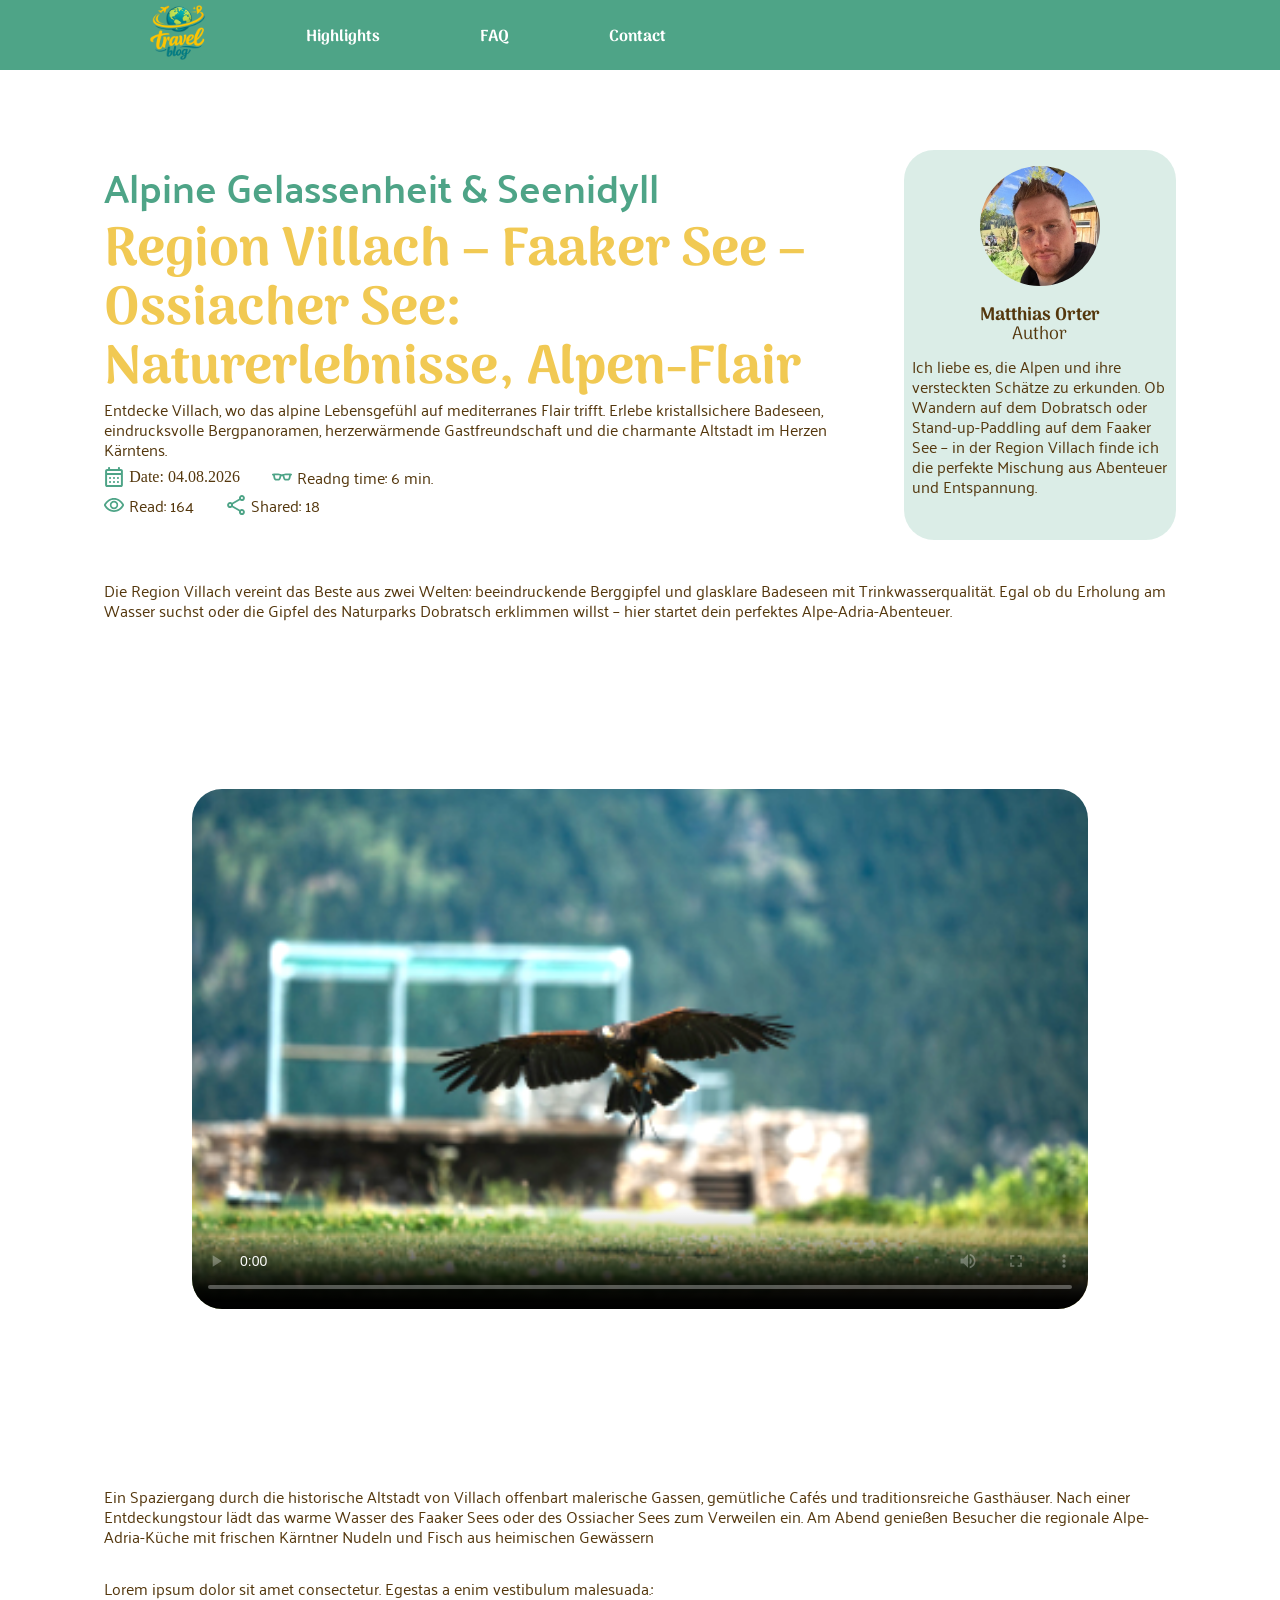
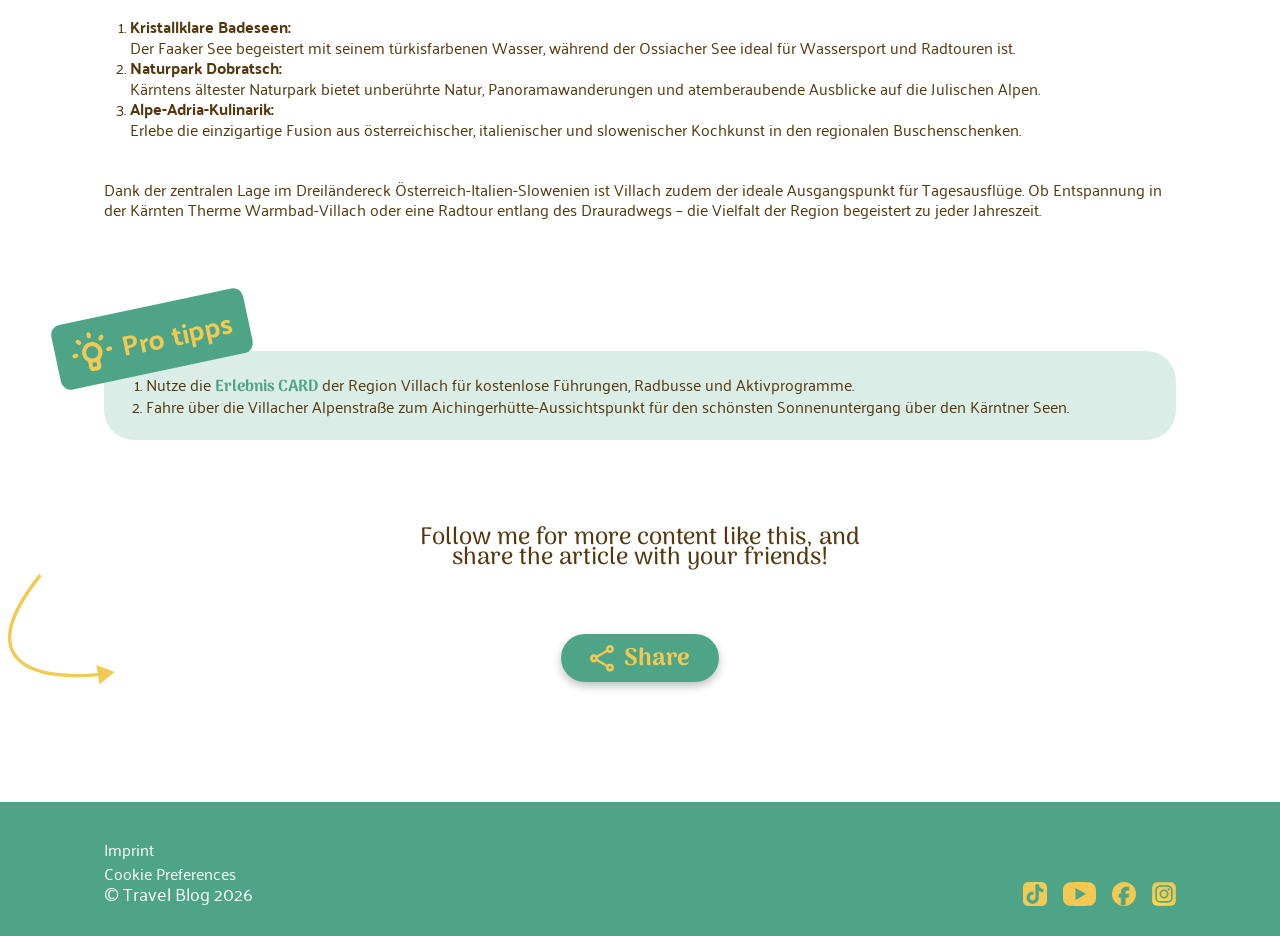
==== commit afec7764: "Added picture, added css for blog_video on components, change Tags for first section" ====
--- a/blog_video.html
+++ b/blog_video.html
@@ -1,205 +1,270 @@
 <!doctype html>
 <html lang="en">
-  <head>
-    <meta charset="UTF-8" />
-    <meta name="viewport" content="width=device-width, initial-scale=1.0" />
-    <title>Travel Blog</title>
-    <link rel="shortcut icon" href="./assets/icons/logo.svg" type="image/x-icon" />
-    <link rel="stylesheet" href="./styles/reset.css" />
-    <link rel="stylesheet" href="./styles/components.css" />
-    <link rel="stylesheet" href="./styles/variables.css" />
-    <link rel="stylesheet" href="./styles/font.css" />
-    <link rel="stylesheet" href="./styles/style.css" />
-    <link rel="stylesheet" href="./styles/share.css" />
-    <link rel="stylesheet" href="./styles/blog_video.css" />
-  </head>
-
-  <body>
-    <!-- start header -->
-    <header>
-      <nav class="navbar-web">
-        <a href="index.html">
-          <img src="./assets/icons/logo.svg" alt="Weltkugel mit Flugzeug" />
-        </a>
-        <ul class="navbar-web-links">
-          <li>
-            <a class="web-links-hig" href="./index.html#highlights">Highlights</a>
-          </li>
-          <li>
-            <a class="web-links-fqa" href="./index.html#faq">FAQ</a>
-          </li>
-          <li>
-            <a class="web-links-con" href="./index.html#contact">Contact </a>
-          </li>
-        </ul>
-      </nav>
-    </header>
-    <!-- end header  -->
-    <main class="vertical gap">
-      <section class="flexpadding line-height vertical gap24">
-        <article class="top-gap">
-          <h4>Alpine Gelassenheit & Seenidyll</h4>
-          <h1>Region Villach – Faaker See – Ossiacher See: Naturerlebnisse, Genuss, Alpen-Flair</h1>
-          <p>
-            Entdecke Villach, wo das alpine Lebensgefühl auf mediterranes Flair trifft. Erlebe kristallsichere Badeseen, eindrucksvolle Bergpanoramen,
-            herzerwärmende Gastfreundschaft und die charmante Altstadt im Herzen Kärntens.
-          </p>
-        </article>
-
-        <section class="data-gap vertical">
-          <div class="data-box">
-            <div class="data-info">
-              <img src="./assets/icons/calendar_month.svg" alt="" />
-              <time datetime="04.08.2026">Date: 04.08.2026</time>
-            </div>
-            <div class="data-info">
-              <img src="./assets/icons/eyeglasses_2.svg" alt="" />
-              <p>Readng time: 6 min.</p>
-            </div>
-          </div>
-          <div class="data-box">
-            <div class="data-info">
-              <img src="./assets/icons/visibility.svg" alt="" />
-              <p>Read: 164</p>
-            </div>
-            <div class="data-info">
-              <img src="./assets/icons/share.svg" alt="" />
-              <p>Shared: 18</p>
-            </div>
-          </div>
-        </section>
-
-        <article class="author">
-          <img src="./assets/img/Authorpicture.jpg" alt="" />
-          <h1>Matthias Orter</h1>
-          <h6>Author</h6>
-          <p>
-            Ich liebe es, die Alpen und ihre versteckten Schätze zu erkunden. Ob Wandern auf dem Dobratsch oder Stand-up-Paddling auf dem Faaker See – in der
-            Region Villach finde ich die perfekte Mischung aus Abenteuer und Entspannung.
-          </p>
-        </article>
-      </section>
-
-      <section class="flexpadding">
-        <p class="underbeach">
-          Die Region Villach vereint das Beste aus zwei Welten: beeindruckende Berggipfel und glasklare Badeseen mit Trinkwasserqualität. Egal ob du Erholung am
-          Wasser suchst oder die Gipfel des Naturparks Dobratsch erklimmen willst – hier startet dein perfektes Alpe-Adria-Abenteuer.
-        </p>
-      </section>
-
-      <section class="flexpadding section-video">
-        <video controls poster="./assets/img/Screenshot 2026-08-04 201822.png">
-          <source src="./assets/media/Villacher Region.webm" type="video/mp4" />
-          Your browser does not support the video tag.
-        </video>
-      </section>
-
-      <section class="flexpadding">
-        <p class="underbeach">
-          Ein Spaziergang durch die historische Altstadt von Villach offenbart malerische Gassen, gemütliche Cafés und traditionsreiche Gasthäuser. Nach einer
-          Entdeckungstour lädt das warme Wasser des Faaker Sees oder des Ossiacher Sees zum Verweilen ein. Am Abend genießen Besucher die regionale
-          Alpe-Adria-Küche mit frischen Kärntner Nudeln und Fisch aus heimischen Gewässern
-        </p>
-      </section>
-      <section class="flexpadding">
-        <p>Lorem ipsum dolor sit amet consectetur. Egestas a enim vestibulum malesuada.:</p>
-        <br />
-        <ol>
-          <li>
-            <span>Kristallklare Badeseen:</span><br />Der Faaker See begeistert mit seinem türkisfarbenen Wasser, während der Ossiacher See ideal für
-            Wassersport und Radtouren ist.
-          </li>
-          <li>
-            <span>Naturpark Dobratsch:</span><br />Kärntens ältester Naturpark bietet unberührte Natur, Panoramawanderungen und atemberaubende Ausblicke auf die
-            Julischen Alpen.
-          </li>
-          <li>
-            <span>Alpe-Adria-Kulinarik:</span><br />
-            Erlebe die einzigartige Fusion aus österreichischer, italienischer und slowenischer Kochkunst in den regionalen Buschenschenken.
-          </li>
-        </ol>
-      </section>
-
-      <section class="flexpadding">
-        <p class="underbeach">
-          Dank der zentralen Lage im Dreiländereck Österreich-Italien-Slowenien ist Villach zudem der ideale Ausgangspunkt für Tagesausflüge. Ob Entspannung in
-          der Kärnten Therme Warmbad-Villach oder eine Radtour entlang des Drauradwegs – die Vielfalt der Region begeistert zu jeder Jahreszeit.
-        </p>
-      </section>
-
-      <section class="flexpadding">
-        <article class="pro-tipps edgerelative">
-          <div class="pro-tipps-icon edgesolute">
-            <img src="./assets/icons/light.svg" alt="" />
-            <p>Pro tipps</p>
-          </div>
-
-          <ol class="pro-list">
-            <li>
-              Nutze die <a href="https://www.visitvillach.at/de/erlebnis-card.html">Erlebnis CARD</a> der Region Villach für kostenlose Führungen, Radbusse und
-              Aktivprogramme.
-            </li>
-            <li>Fahre über die Villacher Alpenstraße zum Aichingerhütte-Aussichtspunkt für den schönsten Sonnenuntergang über den Kärntner Seen.</li>
-          </ol>
-        </article>
-      </section>
-      <!-- share button  -->
-      <div class="share-box">
-        <p>
-          Follow me for more content like this, and<br />
-          share the article with your friends!
-        </p>
-
-        <img src="./assets/icons/share-arrow.svg" alt="" class="share-arrow" />
-        <img src="./assets/icons/share-arrow-mini.svg" alt="" class="share-arrow-mobile" />
-
-        <button type="button" class="share-btn">
-          <img src="./assets/icons/share2.svg" alt="" />
-          Share
-        </button>
-      </div>
-    </main>
-    <!-- end main  -->
-    <!-- footer  -->
-    <footer class="max-content">
-      <section class="footer horizontal flexpadding">
-        <section class="footer-content">
-          <a href="">Imprint</a>
-          <a href="">Cookie Preferences</a>
-          <p>© Travel Blog 2026</p>
-        </section>
-        <section class="footer-social">
-          <a href="https://www.tiktok.com" target="_blank"><img src="./assets/icons/Tiktok_icon 1.svg" alt="" /></a>
-          <a href="https://www.youtube.com" target="_blank"><img src="./assets/icons/youtube.svg" alt="" /></a>
-          <a href="https://www.facebook.com" target="_blank"><img src="./assets/icons/facebook.svg" alt="" /></a>
-          <a href="https://www.instagram.com" target="_blank"><img src="./assets/icons/Instagram_logo_2016 1.svg" alt="" /></a>
-        </section>
-      </section>
-    </footer>
-    <!-- nav bottem  -->
-    <nav class="navbar-mobile">
-      <ul class="navbar-mob-links">
-        <li>
-          <a class="mob-links-Hom" href="index.html">
-            <img class="navbar-mob-icon" src="./assets/icons/home.svg" alt="Haus als Link zur Startseite" />
-          </a>
-        </li>
-        <li>
-          <a class="mob-links-hig" href="#highlights">
-            <img class="navbar-mob-icon" src="./assets/icons/rocket_launch-green.svg" alt="Fliegende Rackete i 45 crad, Link zur "
-          /></a>
-        </li>
-        <li>
-          <a class="mob-links-fqa" href="#faq">
-            <img class="navbar-mob-icon" src="./assets/icons/live_help-green.svg" alt="" />
-          </a>
-        </li>
-        <li>
-          <a class="mob-links-con" href="#contact">
-            <img class="navbar-mob-icon" src="./assets/icons/person_pin-green.svg" alt="" />
-          </a>
+
+<head>
+  <meta charset="UTF-8" />
+  <meta name="viewport" content="width=device-width, initial-scale=1.0" />
+  <title>Travel Blog</title>
+  <link rel="shortcut icon" href="./assets/icons/logo.svg" type="image/x-icon" />
+  <link rel="stylesheet" href="./styles/reset.css" />
+  <link rel="stylesheet" href="./styles/components.css" />
+  <link rel="stylesheet" href="./styles/variables.css" />
+  <link rel="stylesheet" href="./styles/font.css" />
+  <link rel="stylesheet" href="./styles/style.css" />
+  <link rel="stylesheet" href="./styles/share.css" />
+  <link rel="stylesheet" href="./styles/blog_video.css" />
+</head>
+
+<body>
+  <!-- start header -->
+  <header>
+    <nav class="navbar-web">
+      <a href="index.html">
+        <img src="./assets/icons/logo.svg" alt="Weltkugel mit Flugzeug" />
+      </a>
+      <ul class="navbar-web-links">
+        <li>
+          <a class="web-links-hig" href="./index.html#highlights">Highlights</a>
+        </li>
+        <li>
+          <a class="web-links-fqa" href="./index.html#faq">FAQ</a>
+        </li>
+        <li>
+          <a class="web-links-con" href="./index.html#contact">Contact </a>
         </li>
       </ul>
     </nav>
-  </body>
-</html>
+  </header>
+  <!-- end header  -->
+
+  <main class="vertical gap">
+
+    <Header class="main-header flexpadding gap24 line-height">
+      <section>
+        <h4>Alpine Gelassenheit & Seenidyll</h4>
+        <h1>Region Villach – Faaker See – Ossiacher See: Naturerlebnisse, Alpen-Flair</h1>
+        <p>
+          Entdecke Villach, wo das alpine Lebensgefühl auf mediterranes Flair trifft. Erlebe kristallsichere Badeseen,
+          eindrucksvolle Bergpanoramen,
+          herzerwärmende Gastfreundschaft und die charmante Altstadt im Herzen Kärntens.
+        </p>
+        <div class="box-data">
+          <div class="data-info">
+            <img src="./assets/icons/calendar_month.svg" alt="" />
+            <time datetime="04.08.2026">Date: 04.08.2026</time>
+          </div>
+          <div class="data-info">
+            <img src="./assets/icons/eyeglasses_2.svg" alt="" />
+            <p>Readng time: 6 min.</p>
+          </div>
+        </div>
+        <div class="box-data">
+          <div class="data-info">
+            <img src="./assets/icons/visibility.svg" alt="" />
+            <p>Read: 164</p>
+          </div>
+          <div class="data-info">
+            <img src="./assets/icons/share.svg" alt="" />
+            <p>Shared: 18</p>
+          </div>
+        </div>
+      </section>
+      
+      <!-- alte class="author"  -->
+      <article class="author-box">
+        <img src="./assets/img/Porträt_Matthias.jpg" alt="" />
+        <h3>Matthias Orter</h3>
+        <h6>Author</h6>
+        <p>
+          Ich liebe es, die Alpen und ihre versteckten Schätze zu erkunden. Ob Wandern auf dem Dobratsch oder
+          Stand-up-Paddling auf dem Faaker See – in der
+          Region Villach finde ich die perfekte Mischung aus Abenteuer und Entspannung.
+        </p>
+      </article>
+
+    </Header>
+
+    <!-- alte class="flexpadding line-height vertical gap24"  -->
+    <!-- <section>
+      <article class="top-gap">
+        <h4>Alpine Gelassenheit & Seenidyll</h4>
+        <h1>Region Villach – Faaker See – Ossiacher See: Naturerlebnisse, Genuss, Alpen-Flair</h1>
+        <p>
+          Entdecke Villach, wo das alpine Lebensgefühl auf mediterranes Flair trifft. Erlebe kristallsichere Badeseen,
+          eindrucksvolle Bergpanoramen,
+          herzerwärmende Gastfreundschaft und die charmante Altstadt im Herzen Kärntens.
+        </p>
+      </article> -->
+
+    <!-- alte class="data-gap vertica  -->
+    <!-- <section class="Info-box">
+        <div class="box-data">
+          <div class="data-info">
+            <img src="./assets/icons/calendar_month.svg" alt="" />
+            <time datetime="04.08.2026">Date: 04.08.2026</time>
+          </div>
+          <div class="data-info">
+            <img src="./assets/icons/eyeglasses_2.svg" alt="" />
+            <p>Readng time: 6 min.</p>
+          </div>
+        </div>
+        <div class="box-data">
+          <div class="data-info">
+            <img src="./assets/icons/visibility.svg" alt="" />
+            <p>Read: 164</p>
+          </div>
+          <div class="data-info">
+            <img src="./assets/icons/share.svg" alt="" />
+            <p>Shared: 18</p>
+          </div>
+        </div>
+      </section> -->
+    <!-- alte class="author"  -->
+    <!-- <article class="author-box">
+        <img src="./assets/img/Porträt_Matthias.jpg" alt="" />
+        <h3>Matthias Orter</h3>
+        <h6>Author</h6>
+        <p>
+          Ich liebe es, die Alpen und ihre versteckten Schätze zu erkunden. Ob Wandern auf dem Dobratsch oder
+          Stand-up-Paddling auf dem Faaker See – in der
+          Region Villach finde ich die perfekte Mischung aus Abenteuer und Entspannung.
+        </p>
+      </article>
+    </section> -->
+
+    <section class="flexpadding">
+      <p class="underbeach">
+        Die Region Villach vereint das Beste aus zwei Welten: beeindruckende Berggipfel und glasklare Badeseen mit
+        Trinkwasserqualität. Egal ob du Erholung am
+        Wasser suchst oder die Gipfel des Naturparks Dobratsch erklimmen willst – hier startet dein perfektes
+        Alpe-Adria-Abenteuer.
+      </p>
+    </section>
+
+    <section class="flexpadding section-video">
+      <video controls poster="./assets/img/Screenshot 2026-08-04 201822.png">
+        <source src="./assets/media/Villacher Region.webm" type="video/mp4" />
+        Your browser does not support the video tag.
+      </video>
+    </section>
+
+    <section class="flexpadding">
+      <p class="underbeach">
+        Ein Spaziergang durch die historische Altstadt von Villach offenbart malerische Gassen, gemütliche Cafés und
+        traditionsreiche Gasthäuser. Nach einer
+        Entdeckungstour lädt das warme Wasser des Faaker Sees oder des Ossiacher Sees zum Verweilen ein. Am Abend
+        genießen Besucher die regionale
+        Alpe-Adria-Küche mit frischen Kärntner Nudeln und Fisch aus heimischen Gewässern
+      </p>
+    </section>
+    <section class="flexpadding">
+      <p>Lorem ipsum dolor sit amet consectetur. Egestas a enim vestibulum malesuada.:</p>
+      <br />
+      <ol>
+        <li>
+          <span>Kristallklare Badeseen:</span><br />Der Faaker See begeistert mit seinem türkisfarbenen Wasser, während
+          der Ossiacher See ideal für
+          Wassersport und Radtouren ist.
+        </li>
+        <li>
+          <span>Naturpark Dobratsch:</span><br />Kärntens ältester Naturpark bietet unberührte Natur,
+          Panoramawanderungen und atemberaubende Ausblicke auf die
+          Julischen Alpen.
+        </li>
+        <li>
+          <span>Alpe-Adria-Kulinarik:</span><br />
+          Erlebe die einzigartige Fusion aus österreichischer, italienischer und slowenischer Kochkunst in den
+          regionalen Buschenschenken.
+        </li>
+      </ol>
+    </section>
+
+    <section class="flexpadding">
+      <p class="underbeach">
+        Dank der zentralen Lage im Dreiländereck Österreich-Italien-Slowenien ist Villach zudem der ideale Ausgangspunkt
+        für Tagesausflüge. Ob Entspannung in
+        der Kärnten Therme Warmbad-Villach oder eine Radtour entlang des Drauradwegs – die Vielfalt der Region
+        begeistert zu jeder Jahreszeit.
+      </p>
+    </section>
+
+    <section class="flexpadding">
+      <article class="pro-tipps edgerelative">
+        <div class="pro-tipps-icon edgesolute">
+          <img src="./assets/icons/light.svg" alt="" />
+          <p>Pro tipps</p>
+        </div>
+
+        <ol class="pro-list">
+          <li>
+            Nutze die <a href="https://www.visitvillach.at/de/erlebnis-card.html">Erlebnis CARD</a> der Region Villach
+            für kostenlose Führungen, Radbusse und
+            Aktivprogramme.
+          </li>
+          <li>Fahre über die Villacher Alpenstraße zum Aichingerhütte-Aussichtspunkt für den schönsten Sonnenuntergang
+            über den Kärntner Seen.</li>
+        </ol>
+      </article>
+    </section>
+    <!-- share button  -->
+    <div class="share-box">
+      <p>
+        Follow me for more content like this, and<br />
+        share the article with your friends!
+      </p>
+
+      <img src="./assets/icons/share-arrow.svg" alt="" class="share-arrow" />
+      <img src="./assets/icons/share-arrow-mini.svg" alt="" class="share-arrow-mobile" />
+
+      <button type="button" class="share-btn">
+        <img src="./assets/icons/share2.svg" alt="" />
+        Share
+      </button>
+    </div>
+  </main>
+  <!-- end main  -->
+  <!-- footer  -->
+  <footer class="max-content">
+    <section class="footer horizontal flexpadding">
+      <section class="footer-content">
+        <a href="">Imprint</a>
+        <a href="">Cookie Preferences</a>
+        <p>© Travel Blog 2026</p>
+      </section>
+      <section class="footer-social">
+        <a href="https://www.tiktok.com" target="_blank"><img src="./assets/icons/Tiktok_icon 1.svg" alt="" /></a>
+        <a href="https://www.youtube.com" target="_blank"><img src="./assets/icons/youtube.svg" alt="" /></a>
+        <a href="https://www.facebook.com" target="_blank"><img src="./assets/icons/facebook.svg" alt="" /></a>
+        <a href="https://www.instagram.com" target="_blank"><img src="./assets/icons/Instagram_logo_2016 1.svg"
+            alt="" /></a>
+      </section>
+    </section>
+  </footer>
+  <!-- nav bottem  -->
+  <nav class="navbar-mobile">
+    <ul class="navbar-mob-links">
+      <li>
+        <a class="mob-links-Hom" href="index.html">
+          <img class="navbar-mob-icon" src="./assets/icons/home.svg" alt="Haus als Link zur Startseite" />
+        </a>
+      </li>
+      <li>
+        <a class="mob-links-hig" href="#highlights">
+          <img class="navbar-mob-icon" src="./assets/icons/rocket_launch-green.svg"
+            alt="Fliegende Rackete i 45 crad, Link zur " /></a>
+      </li>
+      <li>
+        <a class="mob-links-fqa" href="#faq">
+          <img class="navbar-mob-icon" src="./assets/icons/live_help-green.svg" alt="" />
+        </a>
+      </li>
+      <li>
+        <a class="mob-links-con" href="#contact">
+          <img class="navbar-mob-icon" src="./assets/icons/person_pin-green.svg" alt="" />
+        </a>
+      </li>
+    </ul>
+  </nav>
+</body>
+
+</html>
--- a/styles/components.css
+++ b/styles/components.css
@@ -3,9 +3,34 @@
 time {
   color: var(--text-color-one);
 }
+
 .data-box {
   display: flex;
   gap: 16px;
+}
+
+/* <--- Header style angepasst ---> */
+.box-data {
+  display: flex;
+  padding-top: 8px;
+  gap: 32px;
+}
+
+/* <--- Start CSS Header im main ---> */
+
+header.main-header{
+  display: flex;
+  flex-wrap: wrap;
+  background: none;
+  padding-top: 80px;
+}
+
+header.main-header>section{
+  flex: 1 1 500px;  
+}
+
+header.main-header>section>h1{
+  line-height: 1.1;
 }
 .data-info {
   display: flex;
@@ -13,10 +38,58 @@
   height: 20px;
   align-items: center;
 }
+
 .data-info img {
   width: 20px;
   height: 20px;
 }
+
+.Info-box {
+  display: flex;
+  flex-wrap: wrap;
+  gap: 8px;
+}
+/* <--- Start CSS für AuthorCard ---> */
+.author-box {
+  width: 272px;
+  height: 390px;
+  flex: 0 0 272px;
+  background: var(--main-color-transparent);
+  text-align: center;
+  padding: 16px 8px;
+  border-radius: 30px;
+}
+
+.author-box>img {
+  height: 120px;
+  width: 120px;
+  object-fit: cover;
+  border-radius: 50%;
+}
+
+.author-box>h3,
+.author-box>h6{
+  font-size: var(--font-author);
+  color: var(--text-color-one);
+  line-height: 19px;
+}
+
+.author-box>h3{
+padding-top: 16px;
+font-weight: 700;
+}
+
+.author-box>h6{
+  padding-bottom: 12px;
+} 
+.author-box>p{
+  padding-bottom: 12px;
+  text-align: left;
+}
+/* <--- Ende CSS für AuthorCard ---> */
+/* <--- End für die Daten box ---> */
+
+
 .data-gap {
   gap: 8px;
 }
@@ -30,9 +103,11 @@
   justify-content: left;
   margin-top: 100px;
 }
+
 .pro-tipps a {
   color: var(--main-color);
 }
+
 .pro-tipps-icon {
   background: var(--main-color);
   border-radius: 10px;
@@ -43,12 +118,14 @@
   align-items: center;
   gap: 10px;
 }
+
 .pro-tipps-icon img {
   height: 40px;
   width: 40px;
   transform: rotate(12deg);
 }
-.pro-tipps-icon > p {
+
+.pro-tipps-icon>p {
   font-family: "Palanquin";
   font-style: normal;
   font-weight: 700;
@@ -71,6 +148,7 @@
 .edgerelative {
   position: relative;
 }
+
 .edgesolute {
   position: absolute;
   top: -60px;
@@ -133,4 +211,4 @@
     left: -50px;
     transform: rotate(-12deg);
   }
-}
+}
--- a/styles/variables.css
+++ b/styles/variables.css
@@ -1,38 +1,36 @@
-:root {
-  /* COLOR´s */
-  --bg-color: white;
-  --main-color: #4ea487;
-  --main-color-transparent: #4ea48733;
-  --second-color: #f1c953;
-  --text-color-one: #54370d;
-  --text-color-two: #3d3d3d;
-  /* TEXT */
-
-  /* h1-text: 40px - 64px */
-  --font-h1: clamp(2.5rem, 1.333rem + 3.111vw, 4rem);
-  /* heighlights,faq,contact: 40px - 52px */
-  --font-h2: clamp(2.5rem, 1.71vw + 2.07rem, 3.25rem);
-  /* picture-head: 20px - 32px */
-  --font-h3: clamp(1.25rem, 1.71vw + 0.82rem, 2rem);
-
-  /* h4 (h1 top) 20px - 40px */
-  --h1-top: clamp(1.25rem, calc(0.326rem + 3.913vw), 2.5rem);
-  /* 18px - 28px */
-  --h1-bottom-1: clamp(1.125rem, 0.898rem + 1.136vw, 1.75rem);
-  /* 18px - 32px */
-  --h1-bottom-2: clamp(1.125rem, 0.807rem + 1.591vw, 2rem);
-
-  /* 28px - 48px */
-  --font-picture-top: clamp(1.75rem, 1.295rem + 2.273vw, 3rem);
-  /* 20px - 28px  */
-  --font-picture-bottom: clamp(1.25rem, 1.068rem + 0.909vw, 1.75rem);
-
-  /* 18px - 24px */
-  --font-follow: clamp(1.125rem, 0.989rem + 0.682vw, 1.5rem);
-  /* 16px - 24px  */
-  --font-faq: clamp(1rem, 0.826rem + 0.87vw, 1.5rem);
-  /* 16px - 18px */
-  --font-author: clamp(1rem, 0.955rem + 0.227vw, 1.125rem);
-  /* 15px */
-  --font-policy: 15px;
-}
+:root {
+  /* COLOR´s */
+  --bg-color: white;
+  --main-color: #4ea487;
+  --main-color-transparent: #4ea48733;
+  --second-color: #f1c953;
+  --text-color-one: #54370d;
+  --text-color-two: #3d3d3d;
+  /* TEXT */
+
+  /* h1-text: 40px - 64px */
+  --font-h1: clamp(2.5rem, 2.14vw + 1.64rem, 4rem);
+  /* heighlights,faq,contact: 40px - 52px */
+  --font-h2: clamp(2.5rem, 1.71vw + 2.07rem, 3.25rem);
+  /* picture-head: 20px - 32px */
+  --font-h3: clamp(1.25rem, 1.71vw + 0.82rem, 2rem);
+
+  /* 20px - 40px */
+  --h1-top: clamp(1.25rem, 0.795rem + 2.273vw, 2.5rem);
+  /* 18px - 28px */
+  --h1-bottom-1: clamp(1.125rem, 0.898rem + 1.136vw, 1.75rem);
+  /* 18px - 32px */
+  --h1-bottom-2: clamp(1.125rem, 0.807rem + 1.591vw, 2rem);
+
+  /* 28px - 48px */
+  --font-picture-top: clamp(1.75rem, 1.295rem + 2.273vw, 3rem);
+  /* 20px - 28px  */
+  --font-picture-bottom: clamp(1.25rem, 1.068rem + 0.909vw, 1.75rem);
+
+  /* 18px - 24px */
+  --font-follow: clamp(1.125rem, 0.989rem + 0.682vw, 1.5rem);
+  /* 16px - 18px */
+  --font-author: clamp(1rem, 0.955rem + 0.227vw, 1.125rem);
+  /* 15px */
+  --font-policy: 15px;
+}
--- a/styles/style.css
+++ b/styles/style.css
@@ -322,6 +322,7 @@
 #slide-4:checked ~ .slider-wrapper {
   transform: translateX(calc(-150% / 4));
 }
+
 .slider > input[type="radio"] {
   position: absolute;
   bottom: 16px;
@@ -362,29 +363,17 @@
 .slider-txt-box2,
 .slider-txt-box3,
 .slider-txt-box4 {
-  height: 230px;
-  max-width: 900px;
+  width: calc(100% / 5.5);
+  height: auto;
+  max-width: 100%;
   background: rgba(255, 255, 255, 0.1);
   padding: 16px 24px;
 
   z-index: 3;
   position: absolute;
-  margin: 0 auto;
-}
-.slider-txt-box1 {
-  top: 10%;
-}
-.slider-txt-box2 {
-  top: 10%;
-  left: 1270px;
-}
-.slider-txt-box3 {
-  top: 10%;
-  left: 2470px;
-}
-.slider-txt-box4 {
-  top: 10%;
-  left: 3670px;
+  margin: 54px 0 0 38px;
+
+  border: 2px outset rgba(255, 255, 255, 0.1);
 }
 
 .slider-txt-box1 h3,
@@ -396,7 +385,7 @@
   font-family: "Palanquin";
   font-style: normal;
   font-weight: 600;
-  line-height: 50px;
+  line-height: 1.2;
 }
 .slider-txt-box1 p,
 .slider-txt-box2 p,
@@ -407,7 +396,7 @@
   font-family: "Palanquin";
   font-style: normal;
   font-weight: 400;
-  line-height: 30px;
+  line-height: 1.2;
 }
 
 /* picture carousel  */
@@ -417,28 +406,69 @@
   text-align: center;
 }
 .carousel-section {
-  width: 400px;
+  width: 100%;
+  margin: 120px 0;
 }
 .carousel-section img {
-  margin: 120px 0;
-  height: 440px;
-  width: 300px;
+  height: auto;
+  width: calc(100% / 4);
   object-fit: cover;
 }
 .carousel-img {
+  aspect-ratio: 300 / 440;
   border-radius: 16px;
   box-shadow: -9px 5px 20px 0px rgba(0, 0, 0, 0.25);
-  transform: perspective(300px) rotateY(10deg) translateX(-50px);
+  transform: perspective(300px) rotateY(10deg) translateX(calc(-100% / 2.3));
   transition: all 255ms ease-in-out;
 }
 .carousel-img:hover {
   z-index: 2;
   transform: perspective(300px) rotateY(0deg) translateX(0px);
-  margin-left: 20px;
 }
 .carousel-img:hover ~ .carousel-img {
-  transform: perspective(300px) rotateY(-10deg) translateX(50px);
-}
+  transform: perspective(300px) rotateY(-10deg) translateX(100px);
+}
+
+.carousel-slide {
+  margin: 0 auto;
+}
+
+.carousel-slide input {
+  appearance: none;
+  height: 22px;
+  width: 22px;
+  background: rgba(78, 164, 135, 0.3);
+  border-radius: 50%;
+}
+.carousel-slide input:checked {
+  appearance: none;
+  height: 22px;
+  width: 40px;
+  background: rgba(78, 164, 135, 1);
+  border-radius: 50px;
+}
+
+/* .carousel-slide input:checked ~ .carousel-img {
+  transform: perspective(300px) rotateY(-10deg) translateX(100px);
+}
+
+#carslide-1:checked ~ .carousel-img {
+  transform: perspective(300px) rotateY(-10deg) translateX(100px);
+}
+
+#carslide-2:checked ~ .two {
+  transform: perspective(300px) rotateY(-10deg) translateX(100px);
+}
+
+#carslide-3:checked ~ .two {
+  transform: perspective(300px) rotateY(-10deg) translateX(100px);
+}
+#carslide-4:checked ~ .three {
+  transform: perspective(300px) rotateY(-10deg) translateX(100px);
+}
+#carslide-4:checked ~ .five {
+  transform: perspective(300px) rotateY(-10deg) translateX(100px);
+} */
 
 /* faq section  */
 .FAQ_wrapper {
@@ -730,7 +760,7 @@
   display: flex;
   align-items: last baseline;
   padding-bottom: 16px;
-} */
+  } */
 
 .footer-content {
   display: flex;
@@ -771,12 +801,40 @@
     margin-top: 80px;
     margin-bottom: 32px;
   }
-
+  /* hightlights  */
   .highlights p {
     display: none;
   }
-
-  /* navbar  */
+  .slider-txt-box1,
+  .slider-txt-box2,
+  .slider-txt-box3,
+  .slider-txt-box4 {
+    width: calc(100% / 4.5);
+    height: auto;
+    max-width: 100%;
+    background: rgba(255, 255, 255, 0.1);
+    padding: 16px 24px;
+    z-index: 3;
+    position: absolute;
+    margin: 93px 0 0 14px;
+  }
+  .slider-txt-box1 p,
+  .slider-txt-box2 p,
+  .slider-txt-box3 p,
+  .slider-txt-box4 p {
+    color: white;
+    font-size: var(--font-picture-bottom);
+    font-family: "Palanquin";
+    font-style: normal;
+    font-weight: 400;
+    line-height: 1.2;
+    display: -webkit-box;
+    -webkit-line-clamp: 3;
+    -webkit-box-orient: vertical;
+    overflow: hidden;
+  }
+
+  /* navbar    */
 
   .navbar-web-links {
     display: none;
@@ -793,6 +851,9 @@
   }
   .questions {
     gap: 20px;
+  }
+  .contact > P {
+    display: none;
   }
 }
 
@@ -807,4 +868,7 @@
     justify-content: inherit;
     padding-left: 150px;
   }
-}
+  .carousel-slide {
+    /* display: none; */
+  }
+}
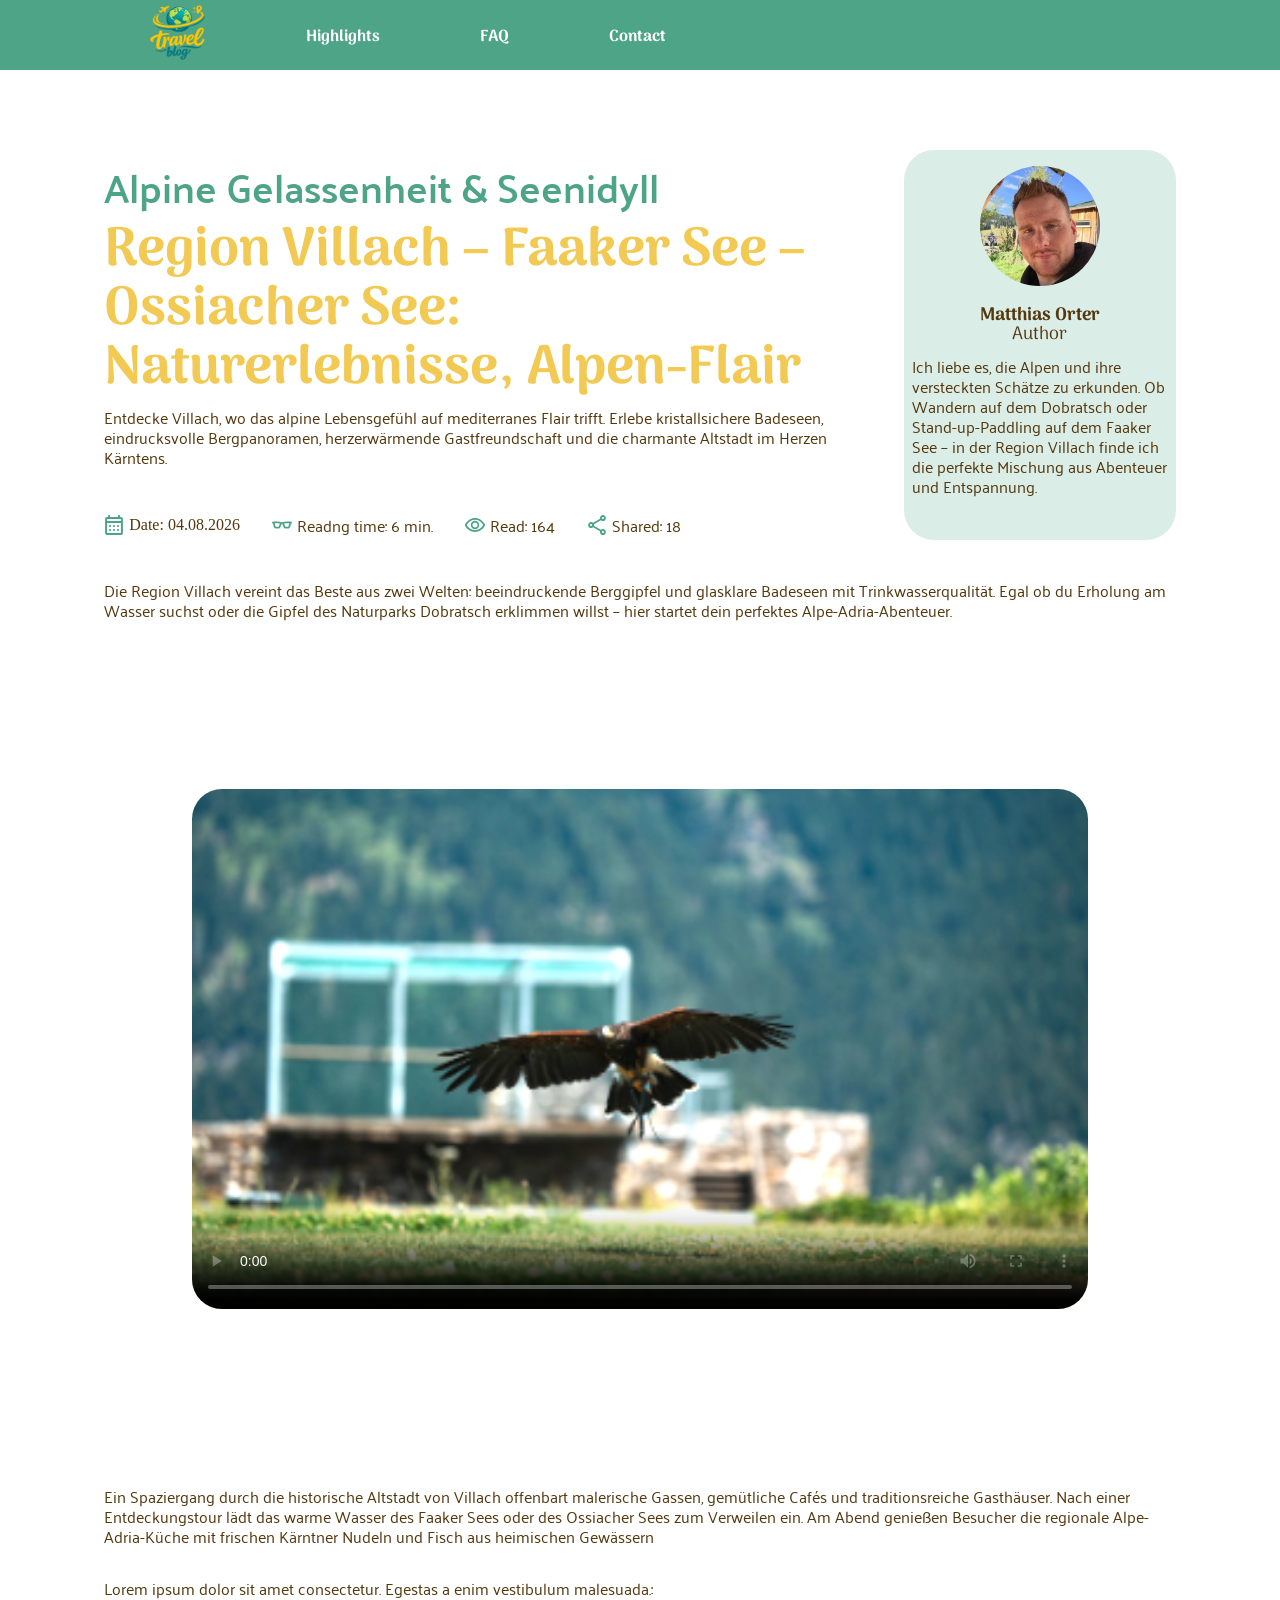
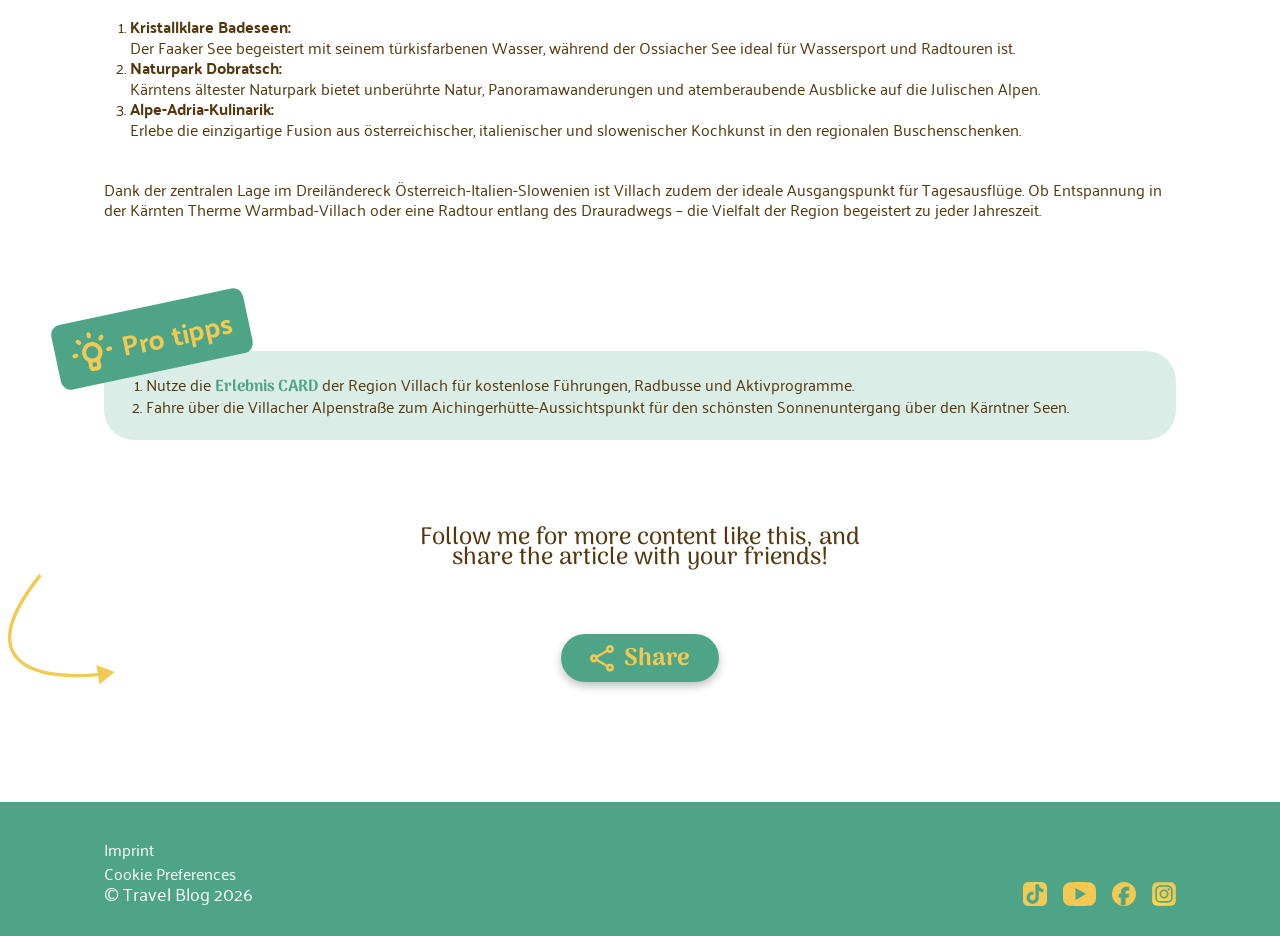
==== commit 5b0f7d29: "added css Header im main, css for Authorcard, changed blog_video  main header" ====
--- a/blog_video.html
+++ b/blog_video.html
@@ -48,28 +48,30 @@
           eindrucksvolle Bergpanoramen,
           herzerwärmende Gastfreundschaft und die charmante Altstadt im Herzen Kärntens.
         </p>
-        <div class="box-data">
-          <div class="data-info">
-            <img src="./assets/icons/calendar_month.svg" alt="" />
-            <time datetime="04.08.2026">Date: 04.08.2026</time>
+        <div class="box-data-in">
+          <div class="box-data">
+            <div class="data-info">
+              <img src="./assets/icons/calendar_month.svg" alt="" />
+              <time datetime="04.08.2026">Date: 04.08.2026</time>
+            </div>
+            <div class="data-info">
+              <img src="./assets/icons/eyeglasses_2.svg" alt="" />
+              <p>Readng time: 6 min.</p>
+            </div>
           </div>
-          <div class="data-info">
-            <img src="./assets/icons/eyeglasses_2.svg" alt="" />
-            <p>Readng time: 6 min.</p>
-          </div>
-        </div>
-        <div class="box-data">
-          <div class="data-info">
-            <img src="./assets/icons/visibility.svg" alt="" />
-            <p>Read: 164</p>
-          </div>
-          <div class="data-info">
-            <img src="./assets/icons/share.svg" alt="" />
-            <p>Shared: 18</p>
+          <div class="box-data">
+            <div class="data-info">
+              <img src="./assets/icons/visibility.svg" alt="" />
+              <p>Read: 164</p>
+            </div>
+            <div class="data-info">
+              <img src="./assets/icons/share.svg" alt="" />
+              <p>Shared: 18</p>
+            </div>
           </div>
         </div>
       </section>
-      
+
       <!-- alte class="author"  -->
       <article class="author-box">
         <img src="./assets/img/Porträt_Matthias.jpg" alt="" />
@@ -83,54 +85,6 @@
       </article>
 
     </Header>
-
-    <!-- alte class="flexpadding line-height vertical gap24"  -->
-    <!-- <section>
-      <article class="top-gap">
-        <h4>Alpine Gelassenheit & Seenidyll</h4>
-        <h1>Region Villach – Faaker See – Ossiacher See: Naturerlebnisse, Genuss, Alpen-Flair</h1>
-        <p>
-          Entdecke Villach, wo das alpine Lebensgefühl auf mediterranes Flair trifft. Erlebe kristallsichere Badeseen,
-          eindrucksvolle Bergpanoramen,
-          herzerwärmende Gastfreundschaft und die charmante Altstadt im Herzen Kärntens.
-        </p>
-      </article> -->
-
-    <!-- alte class="data-gap vertica  -->
-    <!-- <section class="Info-box">
-        <div class="box-data">
-          <div class="data-info">
-            <img src="./assets/icons/calendar_month.svg" alt="" />
-            <time datetime="04.08.2026">Date: 04.08.2026</time>
-          </div>
-          <div class="data-info">
-            <img src="./assets/icons/eyeglasses_2.svg" alt="" />
-            <p>Readng time: 6 min.</p>
-          </div>
-        </div>
-        <div class="box-data">
-          <div class="data-info">
-            <img src="./assets/icons/visibility.svg" alt="" />
-            <p>Read: 164</p>
-          </div>
-          <div class="data-info">
-            <img src="./assets/icons/share.svg" alt="" />
-            <p>Shared: 18</p>
-          </div>
-        </div>
-      </section> -->
-    <!-- alte class="author"  -->
-    <!-- <article class="author-box">
-        <img src="./assets/img/Porträt_Matthias.jpg" alt="" />
-        <h3>Matthias Orter</h3>
-        <h6>Author</h6>
-        <p>
-          Ich liebe es, die Alpen und ihre versteckten Schätze zu erkunden. Ob Wandern auf dem Dobratsch oder
-          Stand-up-Paddling auf dem Faaker See – in der
-          Region Villach finde ich die perfekte Mischung aus Abenteuer und Entspannung.
-        </p>
-      </article>
-    </section> -->
 
     <section class="flexpadding">
       <p class="underbeach">
--- a/styles/components.css
+++ b/styles/components.css
@@ -18,20 +18,25 @@
 
 /* <--- Start CSS Header im main ---> */
 
-header.main-header{
+header.main-header {
   display: flex;
   flex-wrap: wrap;
   background: none;
   padding-top: 80px;
 }
 
-header.main-header>section{
-  flex: 1 1 500px;  
-}
-
-header.main-header>section>h1{
+header.main-header>section {
+  flex: 1 1 500px;
+}
+
+header.main-header>section>p {
+  padding: 8px 0 40px 0px;
+}
+
+header.main-header>section>h1 {
   line-height: 1.1;
 }
+
 .data-info {
   display: flex;
   gap: 5px;
@@ -44,11 +49,19 @@
   height: 20px;
 }
 
+.box-data-in {
+  display: flex;
+  flex-wrap: wrap;
+  align-items: center;
+  gap: 32px;
+}
+
 .Info-box {
   display: flex;
   flex-wrap: wrap;
   gap: 8px;
 }
+
 /* <--- Start CSS für AuthorCard ---> */
 .author-box {
   width: 272px;
@@ -68,147 +81,156 @@
 }
 
 .author-box>h3,
-.author-box>h6{
+.author-box>h6 {
   font-size: var(--font-author);
   color: var(--text-color-one);
   line-height: 19px;
 }
 
-.author-box>h3{
-padding-top: 16px;
-font-weight: 700;
-}
-
-.author-box>h6{
+.author-box>h3 {
+  padding-top: 16px;
+  font-weight: 700;
+}
+
+.author-box>h6 {
   padding-bottom: 12px;
-} 
-.author-box>p{
+}
+
+.author-box>p {
   padding-bottom: 12px;
   text-align: left;
 }
-/* <--- Ende CSS für AuthorCard ---> */
-/* <--- End für die Daten box ---> */
-
-
-.data-gap {
-  gap: 8px;
-}
-
-/* pro tipps  */
-.pro-tipps {
-  background-color: var(--main-color-transparent);
-  padding: 24px 16px;
-  border-radius: 30px;
-  display: flex;
-  justify-content: left;
-  margin-top: 100px;
-}
-
-.pro-tipps a {
-  color: var(--main-color);
-}
-
-.pro-tipps-icon {
-  background: var(--main-color);
-  border-radius: 10px;
-  height: 66px;
-  width: 196px;
-  display: flex;
-  justify-content: center;
-  align-items: center;
-  gap: 10px;
-}
-
-.pro-tipps-icon img {
-  height: 40px;
-  width: 40px;
-  transform: rotate(12deg);
-}
-
-.pro-tipps-icon>p {
-  font-family: "Palanquin";
-  font-style: normal;
-  font-weight: 700;
-  color: var(--second-color);
-  font-size: 28px;
-}
-
-.pro-tipps li {
-  font-family: "Palanquin";
-  font-style: normal;
-  font-weight: 400;
-  color: var(--text-color-one);
-  line-height: 1.2;
-}
-
-ol {
-  padding-inline-start: 26px;
-}
-
-.edgerelative {
-  position: relative;
-}
-
-.edgesolute {
-  position: absolute;
-  top: -60px;
-  left: 0px;
-  transform: rotate(-12deg);
-}
-
-/* Author  */
-.author {
-  background: var(--main-color-transparent);
-  text-align: center;
-  padding: 16px 8px;
-  border-radius: 30px;
-}
-
-.author img {
-  height: 120px;
-  width: 120px;
-  object-fit: cover;
-  object-position: -40px;
-  border-radius: 50%;
-}
-
-.author h1 {
-  margin-top: 16px;
-}
-
-.author h1,
-.author h6 {
-  font-size: var(--font-author);
-  color: var(--text-color-one);
-  line-height: 19px;
-}
-
-.author h6 {
-  margin-bottom: 8px;
-}
-
-.section-video {
-  width: 100%;
-  display: flex;
-  justify-content: center;
-  align-items: center;
-  padding: 24px clamp(15px, 9.86vw - 21.97px, 120px);
-}
-
-.section-video video {
-  width: 100%;
-  height: auto;
-  display: block;
-  border-radius: 30px;
-  object-fit: cover;
-  margin: 0 15%;
-}
-
-@media screen and (min-width: 769px) {
+
+@media screen and (max-width: 940px) {
+  header.main-header {
+    flex-direction: column;
+    justify-content: center;
+    align-items: center;
+  }
+}
+  /* <--- Ende CSS für AuthorCard ---> */
+  /* <--- End für die Daten box ---> */
+
+
+  .data-gap {
+    gap: 8px;
+  }
+
+  /* pro tipps  */
+  .pro-tipps {
+    background-color: var(--main-color-transparent);
+    padding: 24px 16px;
+    border-radius: 30px;
+    display: flex;
+    justify-content: left;
+    margin-top: 100px;
+  }
+
+  .pro-tipps a {
+    color: var(--main-color);
+  }
+
+  .pro-tipps-icon {
+    background: var(--main-color);
+    border-radius: 10px;
+    height: 66px;
+    width: 196px;
+    display: flex;
+    justify-content: center;
+    align-items: center;
+    gap: 10px;
+  }
+
+  .pro-tipps-icon img {
+    height: 40px;
+    width: 40px;
+    transform: rotate(12deg);
+  }
+
+  .pro-tipps-icon>p {
+    font-family: "Palanquin";
+    font-style: normal;
+    font-weight: 700;
+    color: var(--second-color);
+    font-size: 28px;
+  }
+
+  .pro-tipps li {
+    font-family: "Palanquin";
+    font-style: normal;
+    font-weight: 400;
+    color: var(--text-color-one);
+    line-height: 1.2;
+  }
+
+  ol {
+    padding-inline-start: 26px;
+  }
+
+  .edgerelative {
+    position: relative;
+  }
+
   .edgesolute {
     position: absolute;
-    top: -45px;
-    left: -50px;
+    top: -60px;
+    left: 0px;
     transform: rotate(-12deg);
   }
-}+
+  /* Author  */
+  .author {
+    background: var(--main-color-transparent);
+    text-align: center;
+    padding: 16px 8px;
+    border-radius: 30px;
+  }
+
+  .author img {
+    height: 120px;
+    width: 120px;
+    object-fit: cover;
+    object-position: -40px;
+    border-radius: 50%;
+  }
+
+  .author h1 {
+    margin-top: 16px;
+  }
+
+  .author h1,
+  .author h6 {
+    font-size: var(--font-author);
+    color: var(--text-color-one);
+    line-height: 19px;
+  }
+
+  .author h6 {
+    margin-bottom: 8px;
+  }
+
+  .section-video {
+    width: 100%;
+    display: flex;
+    justify-content: center;
+    align-items: center;
+    padding: 24px clamp(15px, 9.86vw - 21.97px, 120px);
+  }
+
+  .section-video video {
+    width: 100%;
+    height: auto;
+    display: block;
+    border-radius: 30px;
+    object-fit: cover;
+    margin: 0 15%;
+  }
+
+  @media screen and (min-width: 769px) {
+    .edgesolute {
+      position: absolute;
+      top: -45px;
+      left: -50px;
+      transform: rotate(-12deg);
+    }
+  }
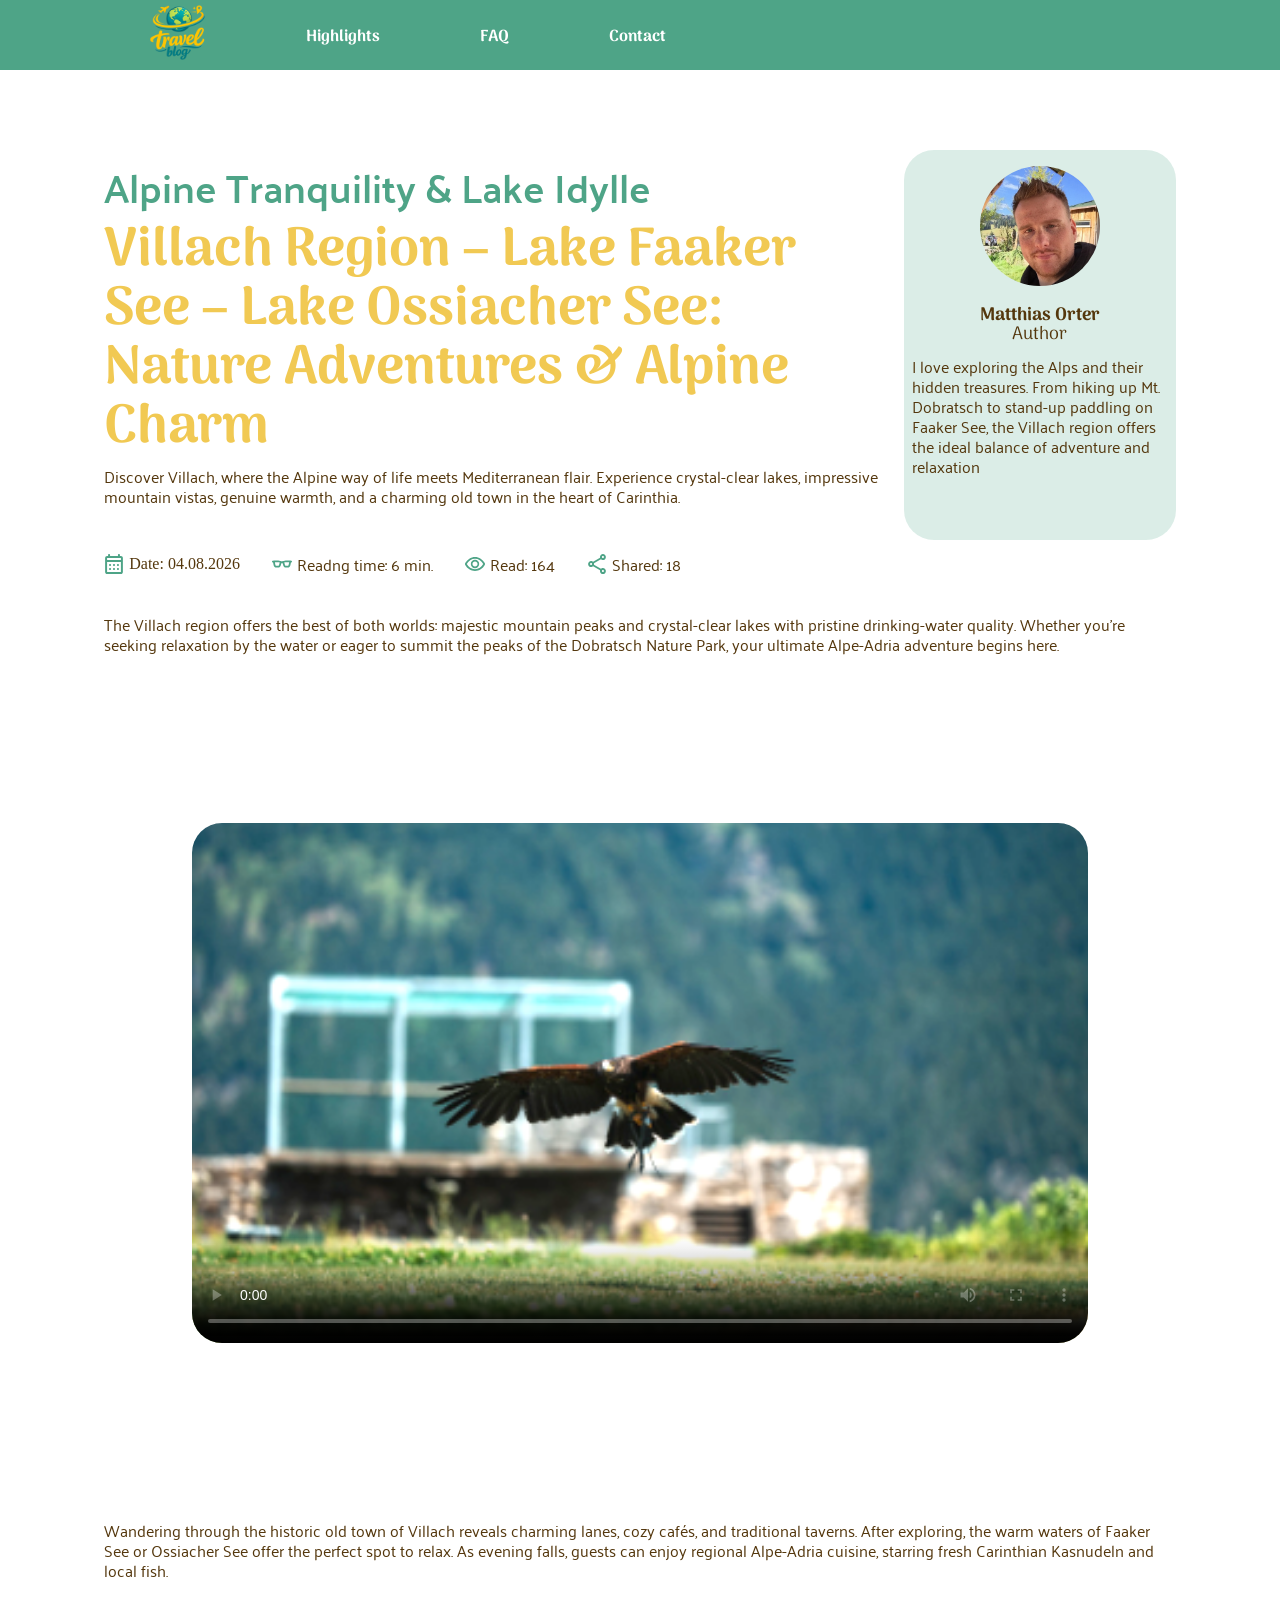
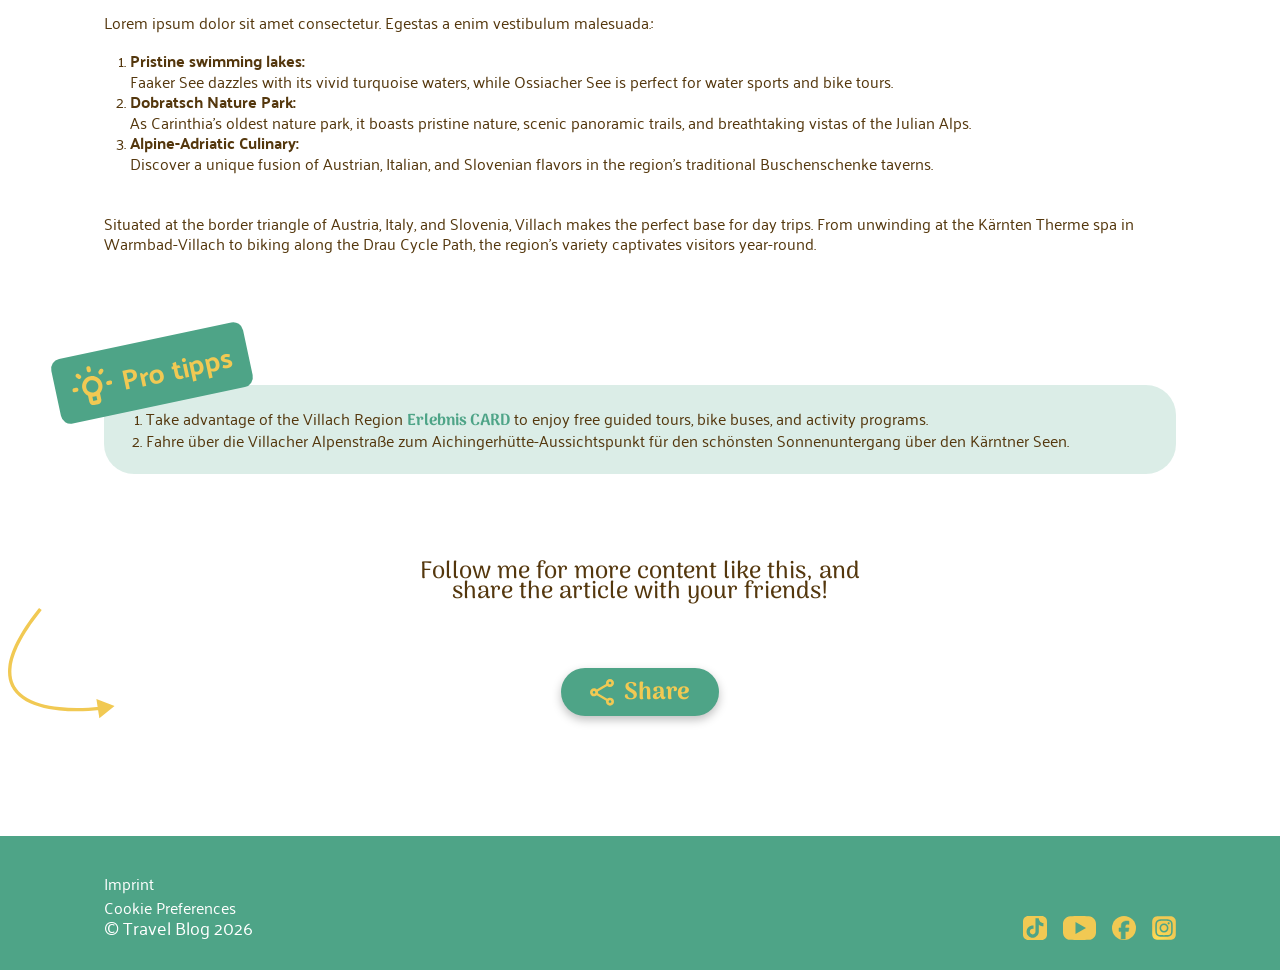
==== commit 0cbe06a7: "added new img in img, changed Text von German in Englsich," ====
--- a/blog_video.html
+++ b/blog_video.html
@@ -41,15 +41,14 @@
 
     <Header class="main-header flexpadding gap24 line-height">
       <section>
-        <h4>Alpine Gelassenheit & Seenidyll</h4>
-        <h1>Region Villach – Faaker See – Ossiacher See: Naturerlebnisse, Alpen-Flair</h1>
+        <h4>Alpine Tranquility & Lake Idylle</h4>
+        <h1>Villach Region – Lake Faaker See – Lake Ossiacher See: Nature Adventures & Alpine Charm</h1>
         <p>
-          Entdecke Villach, wo das alpine Lebensgefühl auf mediterranes Flair trifft. Erlebe kristallsichere Badeseen,
-          eindrucksvolle Bergpanoramen,
-          herzerwärmende Gastfreundschaft und die charmante Altstadt im Herzen Kärntens.
+          Discover Villach, where the Alpine way of life meets Mediterranean flair. Experience crystal-clear lakes,
+          impressive mountain vistas, genuine warmth, and a charming old town in the heart of Carinthia.
         </p>
         <div class="box-data-in">
-          <div class="box-data">
+          <div class="box-data right">
             <div class="data-info">
               <img src="./assets/icons/calendar_month.svg" alt="" />
               <time datetime="04.08.2026">Date: 04.08.2026</time>
@@ -78,9 +77,8 @@
         <h3>Matthias Orter</h3>
         <h6>Author</h6>
         <p>
-          Ich liebe es, die Alpen und ihre versteckten Schätze zu erkunden. Ob Wandern auf dem Dobratsch oder
-          Stand-up-Paddling auf dem Faaker See – in der
-          Region Villach finde ich die perfekte Mischung aus Abenteuer und Entspannung.
+          I love exploring the Alps and their hidden treasures. From hiking up Mt. Dobratsch to stand-up paddling on
+          Faaker See, the Villach region offers the ideal balance of adventure and relaxation
         </p>
       </article>
 
@@ -88,10 +86,9 @@
 
     <section class="flexpadding">
       <p class="underbeach">
-        Die Region Villach vereint das Beste aus zwei Welten: beeindruckende Berggipfel und glasklare Badeseen mit
-        Trinkwasserqualität. Egal ob du Erholung am
-        Wasser suchst oder die Gipfel des Naturparks Dobratsch erklimmen willst – hier startet dein perfektes
-        Alpe-Adria-Abenteuer.
+        The Villach region offers the best of both worlds: majestic mountain peaks and crystal-clear lakes with pristine
+        drinking-water quality. Whether you're seeking relaxation by the water or eager to summit the peaks of the
+        Dobratsch Nature Park, your ultimate Alpe-Adria adventure begins here.
       </p>
     </section>
 
@@ -104,11 +101,9 @@
 
     <section class="flexpadding">
       <p class="underbeach">
-        Ein Spaziergang durch die historische Altstadt von Villach offenbart malerische Gassen, gemütliche Cafés und
-        traditionsreiche Gasthäuser. Nach einer
-        Entdeckungstour lädt das warme Wasser des Faaker Sees oder des Ossiacher Sees zum Verweilen ein. Am Abend
-        genießen Besucher die regionale
-        Alpe-Adria-Küche mit frischen Kärntner Nudeln und Fisch aus heimischen Gewässern
+        Wandering through the historic old town of Villach reveals charming lanes, cozy cafés, and traditional taverns.
+        After exploring, the warm waters of Faaker See or Ossiacher See offer the perfect spot to relax. As evening
+        falls, guests can enjoy regional Alpe-Adria cuisine, starring fresh Carinthian Kasnudeln and local fish.
       </p>
     </section>
     <section class="flexpadding">
@@ -116,29 +111,26 @@
       <br />
       <ol>
         <li>
-          <span>Kristallklare Badeseen:</span><br />Der Faaker See begeistert mit seinem türkisfarbenen Wasser, während
-          der Ossiacher See ideal für
-          Wassersport und Radtouren ist.
-        </li>
-        <li>
-          <span>Naturpark Dobratsch:</span><br />Kärntens ältester Naturpark bietet unberührte Natur,
-          Panoramawanderungen und atemberaubende Ausblicke auf die
-          Julischen Alpen.
-        </li>
-        <li>
-          <span>Alpe-Adria-Kulinarik:</span><br />
-          Erlebe die einzigartige Fusion aus österreichischer, italienischer und slowenischer Kochkunst in den
-          regionalen Buschenschenken.
+          <span>Pristine swimming lakes:</span><br />Faaker See dazzles with its vivid turquoise waters, while Ossiacher
+          See is perfect for water sports and bike tours.
+        </li>
+        <li>
+          <span>Dobratsch Nature Park:</span><br />As Carinthia's oldest nature park, it boasts pristine nature, scenic
+          panoramic trails, and breathtaking vistas of the Julian Alps.
+        </li>
+        <li>
+          <span>Alpine-Adriatic Culinary:</span><br />
+          Discover a unique fusion of Austrian, Italian, and Slovenian flavors in the region's traditional
+          Buschenschenke taverns.
         </li>
       </ol>
     </section>
 
     <section class="flexpadding">
       <p class="underbeach">
-        Dank der zentralen Lage im Dreiländereck Österreich-Italien-Slowenien ist Villach zudem der ideale Ausgangspunkt
-        für Tagesausflüge. Ob Entspannung in
-        der Kärnten Therme Warmbad-Villach oder eine Radtour entlang des Drauradwegs – die Vielfalt der Region
-        begeistert zu jeder Jahreszeit.
+        Situated at the border triangle of Austria, Italy, and Slovenia, Villach makes the perfect base for day trips.
+        From unwinding at the Kärnten Therme spa in Warmbad-Villach to biking along the Drau Cycle Path, the region's
+        variety captivates visitors year-round.
       </p>
     </section>
 
@@ -151,9 +143,8 @@
 
         <ol class="pro-list">
           <li>
-            Nutze die <a href="https://www.visitvillach.at/de/erlebnis-card.html">Erlebnis CARD</a> der Region Villach
-            für kostenlose Führungen, Radbusse und
-            Aktivprogramme.
+            Take advantage of the Villach Region <a href="https://www.visitvillach.at/de/erlebnis-card.html">Erlebnis
+              CARD</a> to enjoy free guided tours, bike buses, and activity programs.
           </li>
           <li>Fahre über die Villacher Alpenstraße zum Aichingerhütte-Aussichtspunkt für den schönsten Sonnenuntergang
             über den Kärntner Seen.</li>
--- a/styles/components.css
+++ b/styles/components.css
@@ -53,7 +53,9 @@
   display: flex;
   flex-wrap: wrap;
   align-items: center;
-  gap: 32px;
+}
+.right{
+  padding-right: 32px;
 }
 
 .Info-box {
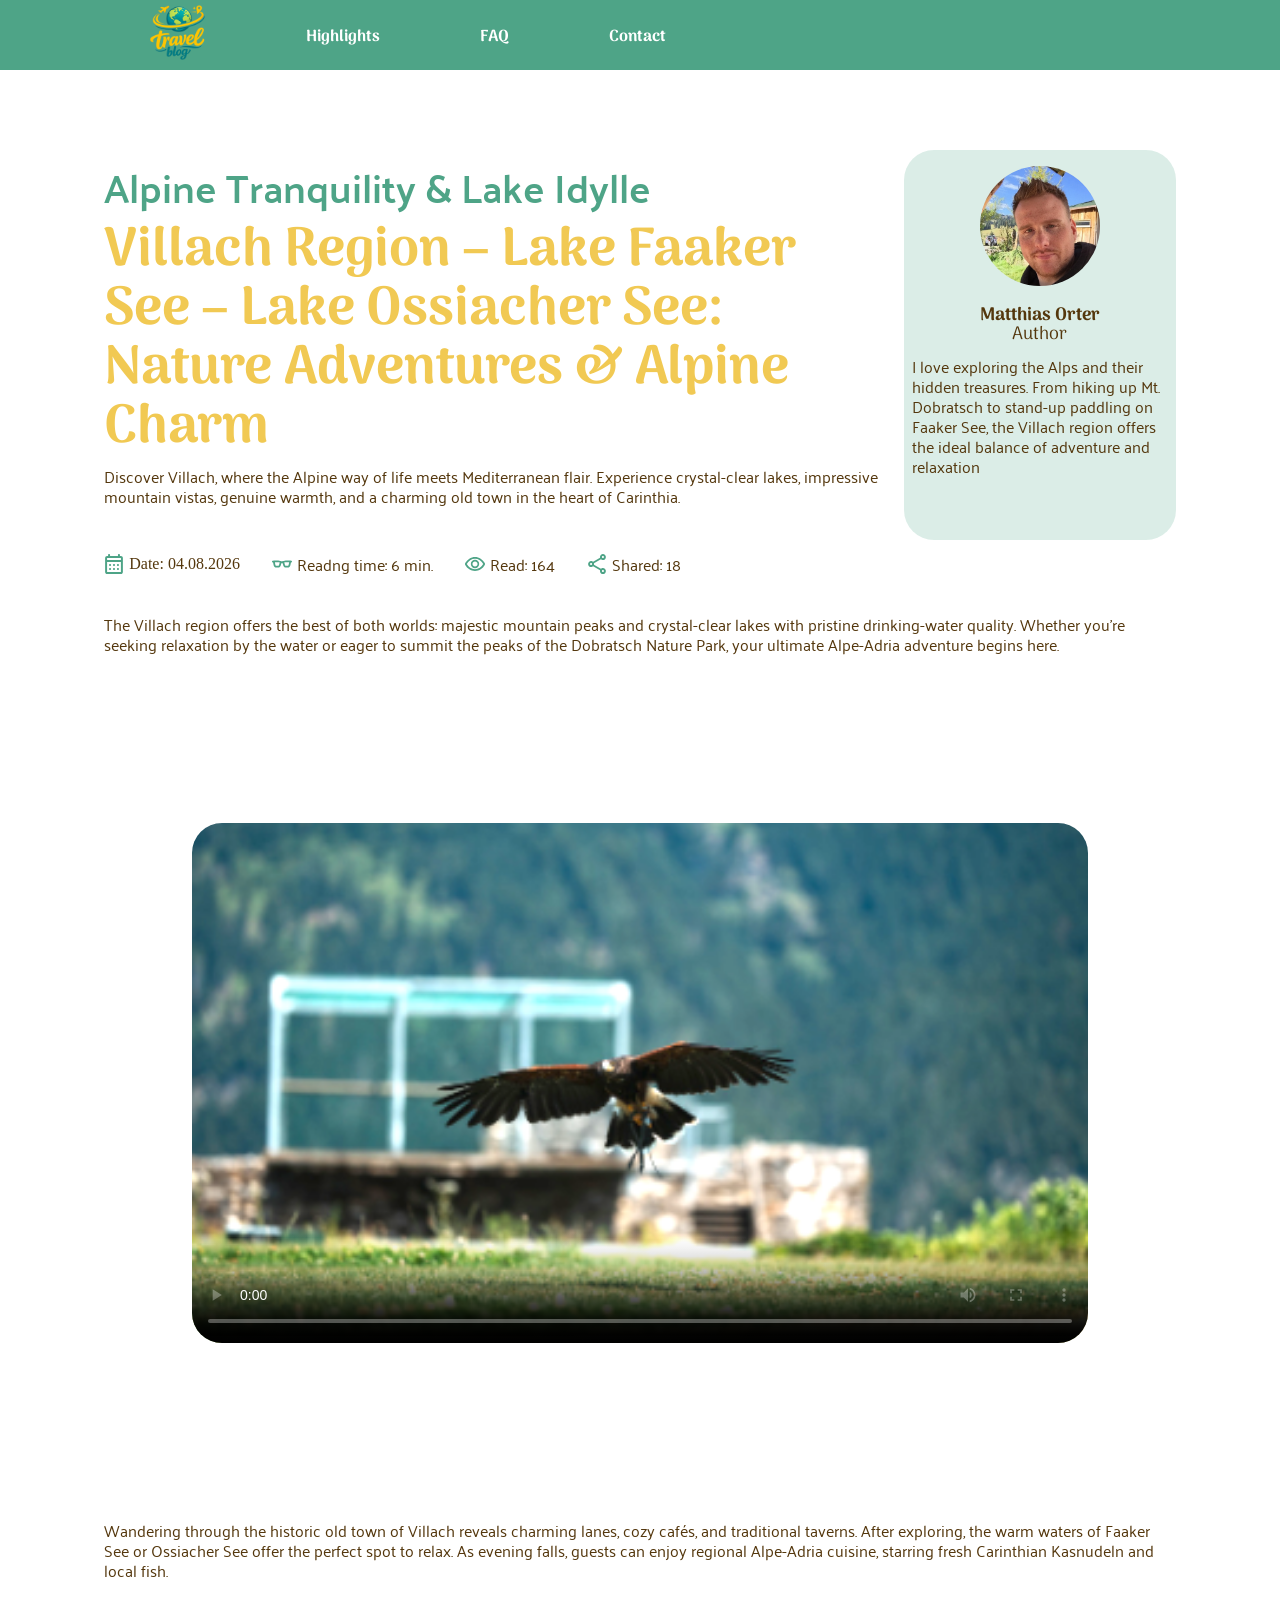
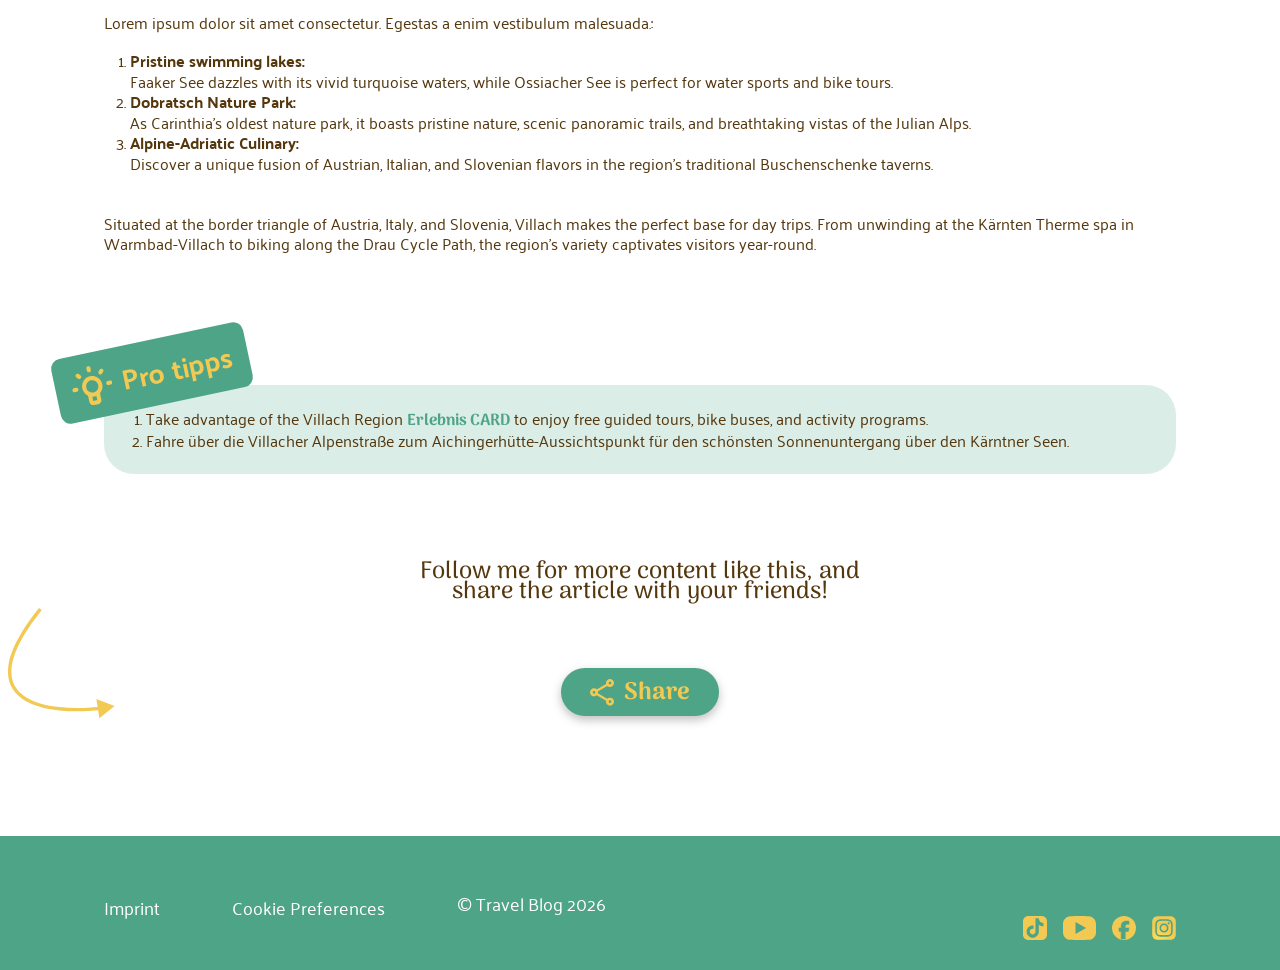
==== commit 3b171ba7: "canged in Pattaya.html footer, added on Pattaya.css class for Footer from style.css copy" ====
--- a/blog_video.html
+++ b/blog_video.html
@@ -4,7 +4,7 @@
 <head>
   <meta charset="UTF-8" />
   <meta name="viewport" content="width=device-width, initial-scale=1.0" />
-  <title>Travel Blog</title>
+  <title>Blog | Villach Region</title>
   <link rel="shortcut icon" href="./assets/icons/logo.svg" type="image/x-icon" />
   <link rel="stylesheet" href="./styles/reset.css" />
   <link rel="stylesheet" href="./styles/components.css" />
--- a/styles/style.css
+++ b/styles/style.css
@@ -399,76 +399,114 @@
   line-height: 1.2;
 }
 
-/* picture carousel  */
-.carousel-headline {
-  margin-top: 40px;
-  margin-bottom: 16px;
-  text-align: center;
-}
-.carousel-section {
-  width: 100%;
-  margin: 120px 0;
-}
-.carousel-section img {
-  height: auto;
-  width: calc(100% / 4);
+.top5-slider {
+  position: relative;
+  display: flex;
+  flex-wrap: wrap;
+  justify-content: center;
+  overflow: hidden;
+  max-width: 90%;
+  margin-left: auto;
+  margin-right: auto;
+  margin-bottom: 2em;
+  padding-bottom: 2.5em;
+}
+
+.top5-slider > input[type="radio"] {
+  position: absolute;
+  bottom: 16px;
+  opacity: 0;
+  pointer-events: none;
+}
+
+.top5-track {
+  display: flex;
+  gap: 20px;
+  transition: transform 500ms ease-in-out;
+}
+
+.top5-card {
+  position: relative;
+  flex-shrink: 0;
+  width: 180px;
+  transform: perspective(600px) rotateY(-35deg);
+  transition:
+    transform 400ms ease-in-out,
+    margin 400ms ease-in-out;
+}
+
+.top5-card img {
+  display: block;
+  width: 100%;
+  height: 280px;
   object-fit: cover;
-}
-.carousel-img {
-  aspect-ratio: 300 / 440;
   border-radius: 16px;
-  box-shadow: -9px 5px 20px 0px rgba(0, 0, 0, 0.25);
-  transform: perspective(300px) rotateY(10deg) translateX(calc(-100% / 2.3));
-  transition: all 255ms ease-in-out;
-}
-.carousel-img:hover {
-  z-index: 2;
-  transform: perspective(300px) rotateY(0deg) translateX(0px);
-}
-.carousel-img:hover ~ .carousel-img {
-  transform: perspective(300px) rotateY(-10deg) translateX(100px);
-}
-
-.carousel-slide {
-  margin: 0 auto;
-}
-
-.carousel-slide input {
-  appearance: none;
-  height: 22px;
-  width: 22px;
-  background: rgba(78, 164, 135, 0.3);
-  border-radius: 50%;
-}
-.carousel-slide input:checked {
-  appearance: none;
-  height: 22px;
-  width: 40px;
-  background: rgba(78, 164, 135, 1);
-  border-radius: 50px;
-}
-
-/* .carousel-slide input:checked ~ .carousel-img {
-  transform: perspective(300px) rotateY(-10deg) translateX(100px);
-}
-
-#carslide-1:checked ~ .carousel-img {
-  transform: perspective(300px) rotateY(-10deg) translateX(100px);
-}
-
-#carslide-2:checked ~ .two {
-  transform: perspective(300px) rotateY(-10deg) translateX(100px);
-}
-
-#carslide-3:checked ~ .two {
-  transform: perspective(300px) rotateY(-10deg) translateX(100px);
-}
-#carslide-4:checked ~ .three {
-  transform: perspective(300px) rotateY(-10deg) translateX(100px);
-}
-#carslide-4:checked ~ .five {
-  transform: perspective(300px) rotateY(-10deg) translateX(100px);
-} */
+  box-shadow: 0 4px 16px rgba(0, 0, 0, 0.25);
+}
+
+#top5-1:checked ~ .top5-track {
+  transform: translateX(400px);
+}
+
+#top5-2:checked ~ .top5-track {
+  transform: translateX(200px);
+}
+
+#top5-3:checked ~ .top5-track {
+  transform: translateX(0);
+}
+
+#top5-4:checked ~ .top5-track {
+  transform: translateX(-200px);
+}
+
+#top5-5:checked ~ .top5-track {
+  transform: translateX(-400px);
+}
+
+#top5-2:checked ~ .top5-track .top5-card:nth-child(-n + 1),
+#top5-3:checked ~ .top5-track .top5-card:nth-child(-n + 2),
+#top5-4:checked ~ .top5-track .top5-card:nth-child(-n + 3),
+#top5-5:checked ~ .top5-track .top5-card:nth-child(-n + 4) {
+  transform: perspective(600px) rotateY(35deg);
+}
+
+#top5-1:checked ~ .top5-track .top5-card:nth-child(1),
+#top5-2:checked ~ .top5-track .top5-card:nth-child(2),
+#top5-3:checked ~ .top5-track .top5-card:nth-child(3),
+#top5-4:checked ~ .top5-track .top5-card:nth-child(4),
+#top5-5:checked ~ .top5-track .top5-card:nth-child(5) {
+  transform: perspective(600px) rotateY(0deg);
+}
+
+.top5-dots {
+  position: absolute;
+  bottom: 0;
+  left: 50%;
+  transform: translateX(-50%);
+  display: flex;
+  gap: 1em;
+}
+
+.top5-dots label {
+  width: 24px;
+  height: 24px;
+  border-radius: 12px;
+  background-color: rgba(78, 164, 135, 0.25);
+  cursor: pointer;
+  transition:
+    width 300ms ease-in-out,
+    background-color 300ms ease-in-out;
+}
+
+#top5-1:checked ~ .top5-dots label:nth-child(1),
+#top5-2:checked ~ .top5-dots label:nth-child(2),
+#top5-3:checked ~ .top5-dots label:nth-child(3),
+#top5-4:checked ~ .top5-dots label:nth-child(4),
+#top5-5:checked ~ .top5-dots label:nth-child(5) {
+  width: 36px;
+  background-color: var(--main-color);
+}
 
 /* faq section  */
 .FAQ_wrapper {
@@ -764,7 +802,10 @@
 
 .footer-content {
   display: flex;
-  flex-direction: column;
+  /* flex-direction: column; */
+  justify-content: center;
+  align-items: center;
+  gap: 72px;
 }
 
 .footer-content > a,
@@ -773,6 +814,7 @@
   font-weight: 400;
   text-decoration: none;
   color: white;
+  font-size: var(--font-author);
 }
 
 .footer-content > p {
@@ -796,6 +838,14 @@
   .top-gap h4 {
     margin-top: 94px;
   }
+
+  .footer-content {
+  display: flex;
+  flex-direction: column;
+  align-items: flex-start;
+  gap: 8px;
+}
+
 
   .headline {
     margin-top: 80px;
@@ -859,6 +909,11 @@
 
 @media screen and (min-width: 768px) {
   /* faq */
+
+  .headline {
+    margin-top: 80px;
+    margin-bottom: 32px;
+  }
   .navbar-mobile {
     display: none;
   }
@@ -868,7 +923,129 @@
     justify-content: inherit;
     padding-left: 150px;
   }
-  .carousel-slide {
-    /* display: none; */
-  }
-}
+
+  .top5-slider {
+    max-width: none;
+    margin-bottom: 3em;
+    padding-bottom: 0;
+    overflow: visible;
+    display: flex;
+    flex-direction: column;
+  }
+
+  .top5-track {
+    justify-content: center;
+    gap: 0;
+  }
+
+  .top5-card {
+    width: 150px;
+    margin-left: -40px;
+  }
+
+  .top5-card:first-child {
+    margin-left: 0;
+  }
+
+  .top5-card img {
+    height: 220px;
+    box-shadow: -9px 5px 20px rgba(0, 0, 0, 0.25);
+  }
+
+  .top5-dots {
+    display: none;
+  }
+
+  #top5-1:checked ~ .top5-track,
+  #top5-2:checked ~ .top5-track,
+  #top5-3:checked ~ .top5-track,
+  #top5-4:checked ~ .top5-track,
+  #top5-5:checked ~ .top5-track {
+    transform: none;
+  }
+
+  #top5-1:checked ~ .top5-track .top5-card:nth-child(n),
+  #top5-2:checked ~ .top5-track .top5-card:nth-child(n),
+  #top5-3:checked ~ .top5-track .top5-card:nth-child(n),
+  #top5-4:checked ~ .top5-track .top5-card:nth-child(n),
+  #top5-5:checked ~ .top5-track .top5-card:nth-child(n) {
+    transform: perspective(850px) rotateY(38deg);
+  }
+
+  #top5-1:checked ~ .top5-track .top5-card:nth-child(n):hover,
+  #top5-2:checked ~ .top5-track .top5-card:nth-child(n):hover,
+  #top5-3:checked ~ .top5-track .top5-card:nth-child(n):hover,
+  #top5-4:checked ~ .top5-track .top5-card:nth-child(n):hover,
+  #top5-5:checked ~ .top5-track .top5-card:nth-child(n):hover {
+    transform: perspective(850px) rotateY(0deg) scale(1.1);
+    z-index: 10;
+  }
+
+  #top5-1:checked ~ .top5-track .top5-card:hover ~ .top5-card,
+  #top5-2:checked ~ .top5-track .top5-card:hover ~ .top5-card,
+  #top5-3:checked ~ .top5-track .top5-card:hover ~ .top5-card,
+  #top5-4:checked ~ .top5-track .top5-card:hover ~ .top5-card,
+  #top5-5:checked ~ .top5-track .top5-card:hover ~ .top5-card {
+    transform: perspective(850px) rotateY(-38deg) translateX(65px);
+  }
+
+  .top5-card:hover ~ .top5-card:nth-child(2) {
+    z-index: 4;
+  }
+
+  .top5-card:hover ~ .top5-card:nth-child(3) {
+    z-index: 3;
+  }
+
+  .top5-card:hover ~ .top5-card:nth-child(4) {
+    z-index: 2;
+  }
+
+  .top5-card:hover ~ .top5-card:nth-child(5) {
+    z-index: 1;
+  }
+
+  /* ---  */
+}
+
+@media screen and (min-width: 1280px) {
+  .top5-slider {
+    margin-bottom: 6em;
+    display: flex;
+    flex-direction: column;
+  }
+
+  .top5-card {
+    width: 300px;
+    margin-left: -85px;
+  }
+
+  .top5-card img {
+    height: 440px;
+  }
+
+  #top5-1:checked ~ .top5-track .top5-card:nth-child(n),
+  #top5-2:checked ~ .top5-track .top5-card:nth-child(n),
+  #top5-3:checked ~ .top5-track .top5-card:nth-child(n),
+  #top5-4:checked ~ .top5-track .top5-card:nth-child(n),
+  #top5-5:checked ~ .top5-track .top5-card:nth-child(n) {
+    transform: perspective(1700px) rotateY(40deg);
+  }
+
+  #top5-1:checked ~ .top5-track .top5-card:nth-child(n):hover,
+  #top5-2:checked ~ .top5-track .top5-card:nth-child(n):hover,
+  #top5-3:checked ~ .top5-track .top5-card:nth-child(n):hover,
+  #top5-4:checked ~ .top5-track .top5-card:nth-child(n):hover,
+  #top5-5:checked ~ .top5-track .top5-card:nth-child(n):hover {
+    transform: perspective(1700px) rotateY(0deg) scale(1.1);
+    z-index: 10;
+  }
+
+  #top5-1:checked ~ .top5-track .top5-card:hover ~ .top5-card,
+  #top5-2:checked ~ .top5-track .top5-card:hover ~ .top5-card,
+  #top5-3:checked ~ .top5-track .top5-card:hover ~ .top5-card,
+  #top5-4:checked ~ .top5-track .top5-card:hover ~ .top5-card,
+  #top5-5:checked ~ .top5-track .top5-card:hover ~ .top5-card {
+    transform: perspective(1700px) rotateY(-40deg) translateX(130px);
+  }
+}
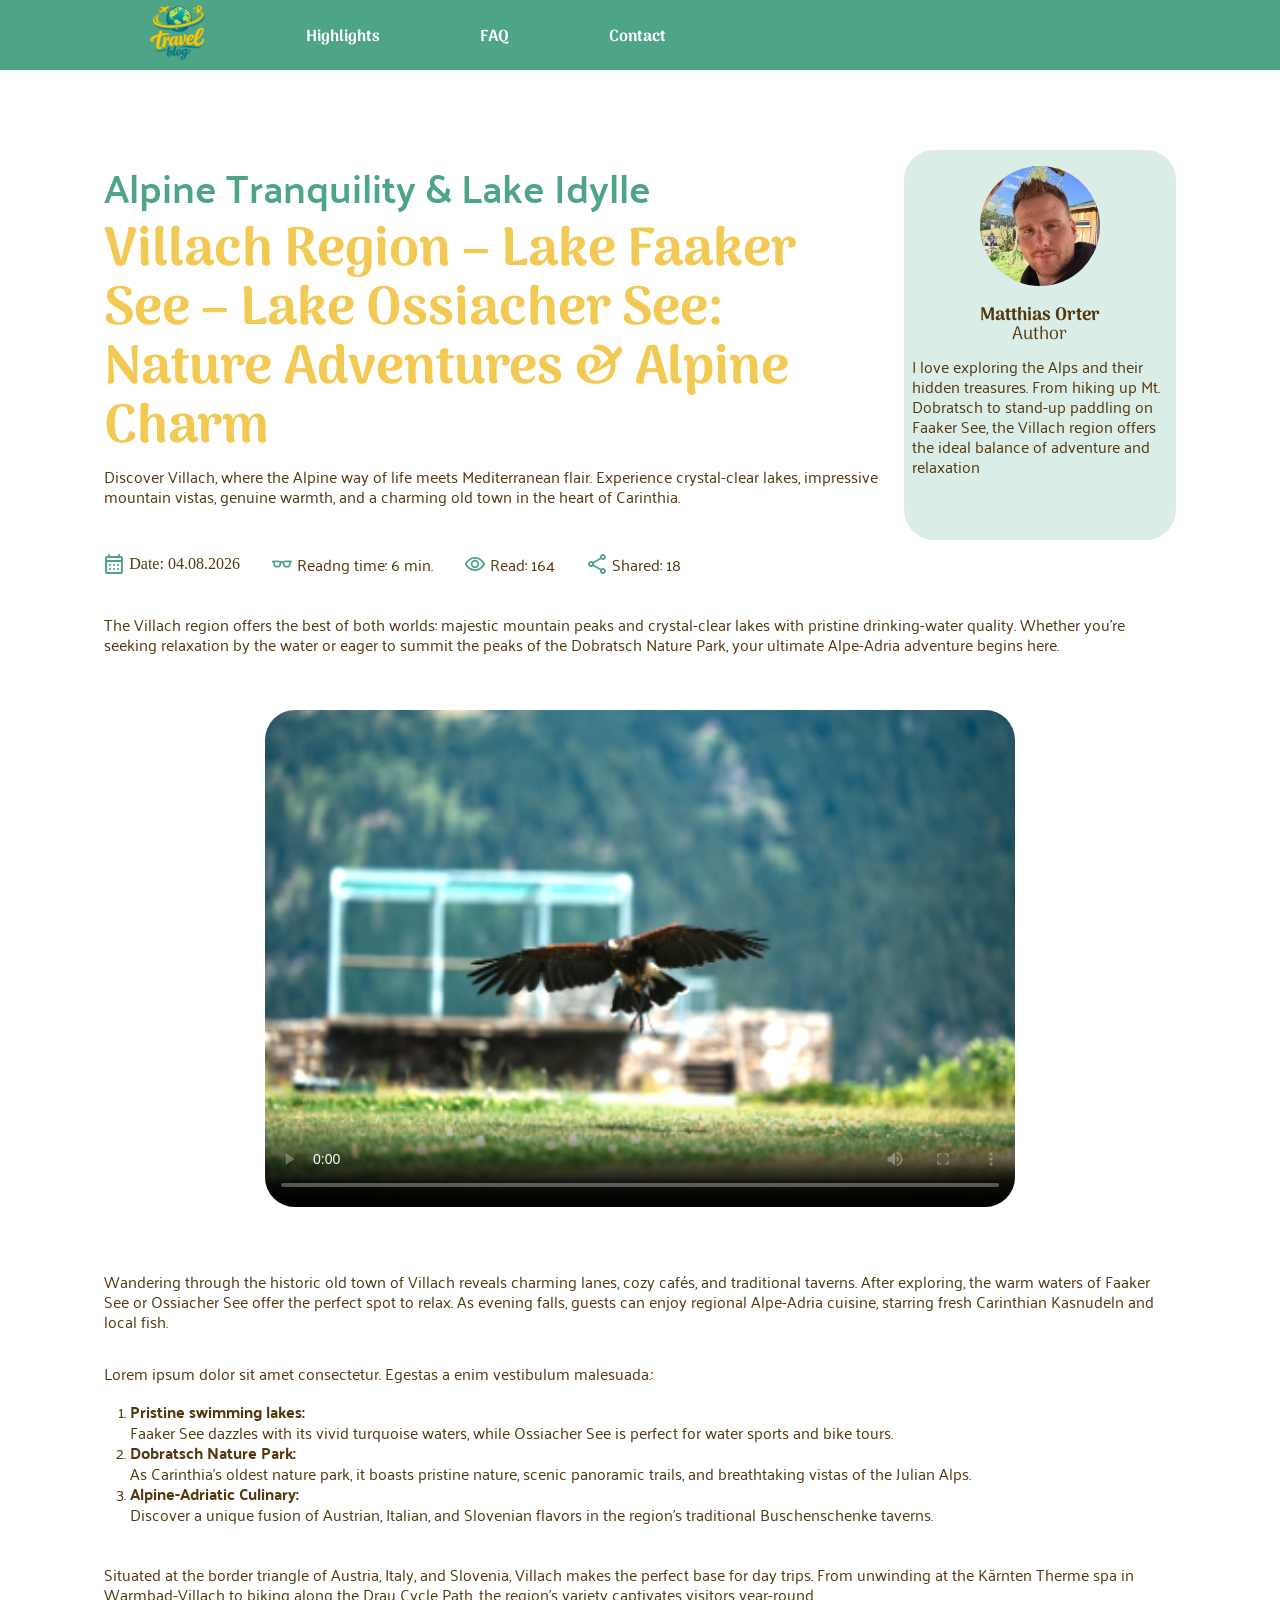
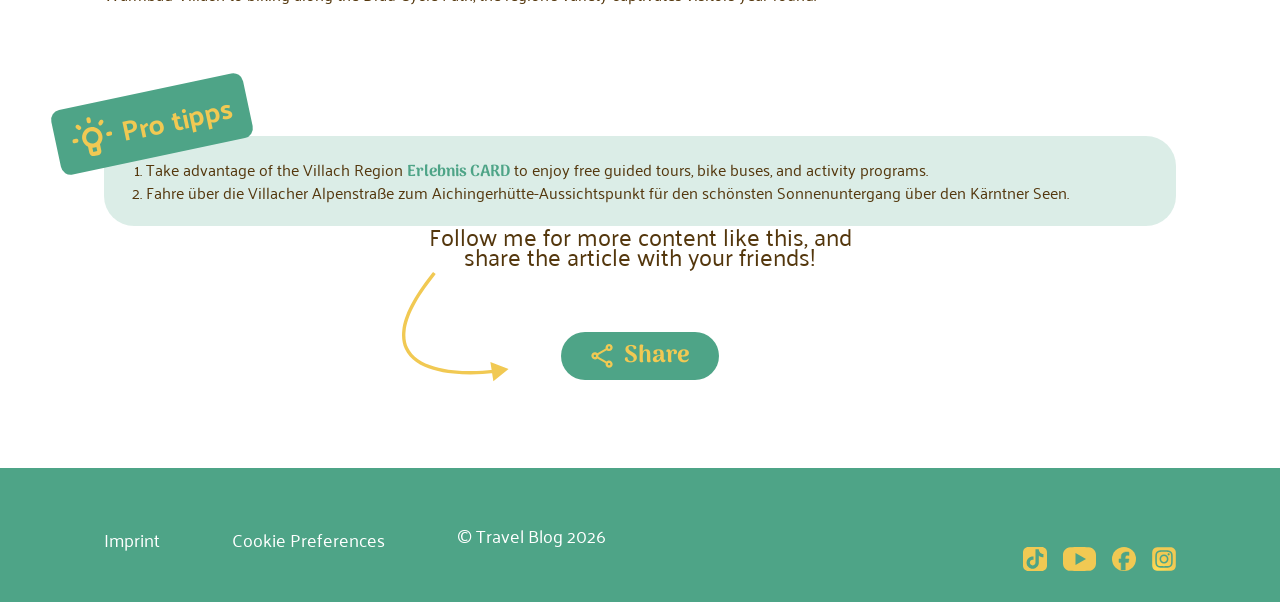
==== commit d5a398fb: "Share-Bereiche und Imprint-Links korrigieren" ====
--- a/blog_video.html
+++ b/blog_video.html
@@ -11,8 +11,7 @@
   <link rel="stylesheet" href="./styles/variables.css" />
   <link rel="stylesheet" href="./styles/font.css" />
   <link rel="stylesheet" href="./styles/style.css" />
-  <link rel="stylesheet" href="./styles/share.css" />
-  <link rel="stylesheet" href="./styles/blog_video.css" />
+  <link rel="stylesheet" href="./share.css" />
 </head>
 
 <body>
@@ -151,28 +150,40 @@
         </ol>
       </article>
     </section>
-    <!-- share button  -->
+
     <div class="share-box">
       <p>
-        Follow me for more content like this, and<br />
+        Follow me for more content like this, and<br>
         share the article with your friends!
       </p>
 
-      <img src="./assets/icons/share-arrow.svg" alt="" class="share-arrow" />
-      <img src="./assets/icons/share-arrow-mini.svg" alt="" class="share-arrow-mobile" />
-
-      <button type="button" class="share-btn">
-        <img src="./assets/icons/share2.svg" alt="" />
-        Share
-      </button>
+      <img src="./assets/icons/share-arrow.svg" alt="" class="share-arrow">
+      <img src="./assets/icons/share-arrow-mobile.svg" alt="" class="share-arrow-mobile">
+
+      <details class="share-menu">
+        <summary class="share-btn">
+          <img src="./assets/icons/share2.svg" alt="">
+          Share
+        </summary>
+
+        <div class="share-options">
+          <a href="https://www.whatsapp.com" target="_blank">WhatsApp</a>
+          <a href="https://www.facebook.com" target="_blank">Facebook</a>
+          <a href="https://mail.google.com" target="_blank">E-Mail</a>
+          <a href="https://x.com" target="_blank">X</a>
+        </div>
+      </details>
     </div>
+
+
+
   </main>
   <!-- end main  -->
   <!-- footer  -->
   <footer class="max-content">
     <section class="footer horizontal flexpadding">
       <section class="footer-content">
-        <a href="">Imprint</a>
+        <a href="./imprint.html">Imprint</a>
         <a href="">Cookie Preferences</a>
         <p>© Travel Blog 2026</p>
       </section>
--- a/styles/style.css
+++ b/styles/style.css
@@ -12,6 +12,7 @@
   max-width: 1440px;
   overflow: hidden;
 }
+
 .landing-animation {
   max-height: 500px;
   /* animation: landinganimation 5s ease forwards; */
@@ -22,10 +23,48 @@
   0% {
     transform: translateX(2px);
   }
+
   100% {
     transform: translateX(-200px);
   }
 }
+
+/* <--- animation landing  */
+
+.landing-slide_one,
+.landing-slide_two {
+  width: 100%;
+  height: 500px;
+  position: absolute;
+  object-fit: cover;
+}
+
+.landing-slide_one {
+  animation: slideOut 2s forwards;
+}
+
+.landing-slide_two {
+  animation: slideOut_two 5s forwards;
+}
+
+
+@keyframes slideOut {
+  0% {
+    transform: translateX(0);
+  }
+  100% {
+    transform: translateX(-100%);
+  }
+}
+@keyframes slideOut_two {
+  0% {
+    transform: translateX(0);
+  }
+  100% {
+    transform: translateX(-30%);
+  }
+}
+
 
 .rotation-logo {
   display: flex;
@@ -41,6 +80,7 @@
   width: 160px;
   animation: movelogo 2s ease forwards;
 }
+
 .rotation {
   filter: drop-shadow(0px 0px 10px #0000005d);
   animation: rotatelogo 6s linear 3s infinite;
@@ -57,14 +97,17 @@
   from {
     transform: translateY(500px);
   }
+
   to {
     transform: translateY(0px);
   }
 }
+
 @keyframes rotatelogo {
   from {
     transform: rotate(0deg);
   }
+
   to {
     transform: rotate(360deg);
   }
@@ -83,6 +126,7 @@
   padding: 0px max(calc(50% - 720px), 0px);
   background-color: var(--main-color);
 }
+
 /* <---- start navbar-web -----> */
 
 .navbar-web {
@@ -209,7 +253,7 @@
   z-index: 50;
 }
 
-.navbar-mobile > ul {
+.navbar-mobile>ul {
   padding: 0px;
   list-style: none;
 }
@@ -235,7 +279,7 @@
   list-style: none;
 }
 
-li > a {
+li>a {
   color: white;
   font-family: "Arima";
   font-weight: 700;
@@ -292,6 +336,7 @@
   width: 400%;
   transition: all 200ms ease-in-out;
 }
+
 .slider-wrapper img {
   display: block;
   height: 100%;
@@ -299,31 +344,34 @@
   object-fit: cover;
   border-top-right-radius: 100px;
 }
+
 .slider-element {
   display: block;
 
   width: calc(100% / 4);
 }
+
 .slider input {
   z-index: 2;
 }
 
-#slide-1:checked ~ .slider-wrapper {
+#slide-1:checked~.slider-wrapper {
   transform: translateX(calc(150% / 4));
 }
 
-#slide-2:checked ~ .slider-wrapper {
+#slide-2:checked~.slider-wrapper {
   transform: translateX(calc(50% / 4));
 }
 
-#slide-3:checked ~ .slider-wrapper {
+#slide-3:checked~.slider-wrapper {
   transform: translateX(calc(-50% / 4));
 }
-#slide-4:checked ~ .slider-wrapper {
+
+#slide-4:checked~.slider-wrapper {
   transform: translateX(calc(-150% / 4));
 }
 
-.slider > input[type="radio"] {
+.slider>input[type="radio"] {
   position: absolute;
   bottom: 16px;
   opacity: 0;
@@ -351,10 +399,10 @@
     background-color 300ms ease-in-out;
 }
 
-#slide-1:checked ~ .slider-dots label:nth-child(1),
-#slide-2:checked ~ .slider-dots label:nth-child(2),
-#slide-3:checked ~ .slider-dots label:nth-child(3),
-#slide-4:checked ~ .slider-dots label:nth-child(4) {
+#slide-1:checked~.slider-dots label:nth-child(1),
+#slide-2:checked~.slider-dots label:nth-child(2),
+#slide-3:checked~.slider-dots label:nth-child(3),
+#slide-4:checked~.slider-dots label:nth-child(4) {
   width: 36px;
   background-color: var(--second-color);
 }
@@ -387,6 +435,7 @@
   font-weight: 600;
   line-height: 1.2;
 }
+
 .slider-txt-box1 p,
 .slider-txt-box2 p,
 .slider-txt-box3 p,
@@ -412,7 +461,7 @@
   padding-bottom: 2.5em;
 }
 
-.top5-slider > input[type="radio"] {
+.top5-slider>input[type="radio"] {
   position: absolute;
   bottom: 16px;
   opacity: 0;
@@ -444,38 +493,38 @@
   box-shadow: 0 4px 16px rgba(0, 0, 0, 0.25);
 }
 
-#top5-1:checked ~ .top5-track {
+#top5-1:checked~.top5-track {
   transform: translateX(400px);
 }
 
-#top5-2:checked ~ .top5-track {
+#top5-2:checked~.top5-track {
   transform: translateX(200px);
 }
 
-#top5-3:checked ~ .top5-track {
+#top5-3:checked~.top5-track {
   transform: translateX(0);
 }
 
-#top5-4:checked ~ .top5-track {
+#top5-4:checked~.top5-track {
   transform: translateX(-200px);
 }
 
-#top5-5:checked ~ .top5-track {
+#top5-5:checked~.top5-track {
   transform: translateX(-400px);
 }
 
-#top5-2:checked ~ .top5-track .top5-card:nth-child(-n + 1),
-#top5-3:checked ~ .top5-track .top5-card:nth-child(-n + 2),
-#top5-4:checked ~ .top5-track .top5-card:nth-child(-n + 3),
-#top5-5:checked ~ .top5-track .top5-card:nth-child(-n + 4) {
+#top5-2:checked~.top5-track .top5-card:nth-child(-n + 1),
+#top5-3:checked~.top5-track .top5-card:nth-child(-n + 2),
+#top5-4:checked~.top5-track .top5-card:nth-child(-n + 3),
+#top5-5:checked~.top5-track .top5-card:nth-child(-n + 4) {
   transform: perspective(600px) rotateY(35deg);
 }
 
-#top5-1:checked ~ .top5-track .top5-card:nth-child(1),
-#top5-2:checked ~ .top5-track .top5-card:nth-child(2),
-#top5-3:checked ~ .top5-track .top5-card:nth-child(3),
-#top5-4:checked ~ .top5-track .top5-card:nth-child(4),
-#top5-5:checked ~ .top5-track .top5-card:nth-child(5) {
+#top5-1:checked~.top5-track .top5-card:nth-child(1),
+#top5-2:checked~.top5-track .top5-card:nth-child(2),
+#top5-3:checked~.top5-track .top5-card:nth-child(3),
+#top5-4:checked~.top5-track .top5-card:nth-child(4),
+#top5-5:checked~.top5-track .top5-card:nth-child(5) {
   transform: perspective(600px) rotateY(0deg);
 }
 
@@ -499,11 +548,11 @@
     background-color 300ms ease-in-out;
 }
 
-#top5-1:checked ~ .top5-dots label:nth-child(1),
-#top5-2:checked ~ .top5-dots label:nth-child(2),
-#top5-3:checked ~ .top5-dots label:nth-child(3),
-#top5-4:checked ~ .top5-dots label:nth-child(4),
-#top5-5:checked ~ .top5-dots label:nth-child(5) {
+#top5-1:checked~.top5-dots label:nth-child(1),
+#top5-2:checked~.top5-dots label:nth-child(2),
+#top5-3:checked~.top5-dots label:nth-child(3),
+#top5-4:checked~.top5-dots label:nth-child(4),
+#top5-5:checked~.top5-dots label:nth-child(5) {
   width: 36px;
   background-color: var(--main-color);
 }
@@ -514,12 +563,14 @@
 
   margin: 0 auto;
 }
+
 /* FAQ cím és ikon */
 
 .headline img {
   width: 36px;
   height: auto;
 }
+
 .Headline h2 {
   margin: 0;
 
@@ -530,6 +581,7 @@
 
   color: var(--main-color);
 }
+
 /* A négy FAQ-kártya közös konténere */
 
 .questions {
@@ -537,12 +589,14 @@
   flex-direction: column;
   gap: 32px;
 }
+
 /* Egy teljes lenyitható FAQ-kártya */
 details {
   overflow: hidden;
   background-color: var(--second-color);
   border-radius: 12px;
 }
+
 /* A látható kérdéssor */
 summary {
   display: flex;
@@ -561,10 +615,12 @@
 
   color: var(--text-color-one);
 }
+
 /* A böngésző eredeti nyilának elrejtése */
 summary::-webkit-details-marker {
   display: none;
 }
+
 /* Saját lefelé mutató nyíl */
 summary::after {
   content: url("../assets/icons/arrow.svg");
@@ -577,11 +633,13 @@
   display: inline-block;
   transition: transform 0.3s ease-in;
 }
+
 /* Nyitott állapotban felfelé mutató nyíl */
 
 details[open] summary::after {
   transform: rotate(180deg);
 }
+
 /* A lenyíló válasz fehér doboza */
 details p {
   margin: 0 14px 16px;
@@ -597,6 +655,7 @@
 
   color: var(--text-color-one);
 }
+
 /* Mobilnézet */
 
 /* <---- start section contact -----> */
@@ -620,7 +679,7 @@
   line-height: 20px;
 }
 
-.contact > P {
+.contact>P {
   text-align: center;
   padding: 24px 0px;
   line-height: 110%;
@@ -758,7 +817,7 @@
   gap: 30px;
 }
 
-.contact-policy > p {
+.contact-policy>p {
   padding-left: 8px;
 }
 
@@ -784,6 +843,7 @@
 footer {
   background: var(--main-color);
 }
+
 .footer {
   height: 134px;
   width: 100%;
@@ -792,6 +852,7 @@
   align-items: center;
   background-color: var(--main-color);
 }
+
 /* .footer {
   width: 100%;
   height: 134px;
@@ -808,8 +869,8 @@
   gap: 72px;
 }
 
-.footer-content > a,
-.footer-contet > p {
+.footer-content>a,
+.footer-contet>p {
   font-family: "Palanquin";
   font-weight: 400;
   text-decoration: none;
@@ -817,7 +878,7 @@
   font-size: var(--font-author);
 }
 
-.footer-content > p {
+.footer-content>p {
   font-size: var(--font-author);
   color: white;
 }
@@ -830,7 +891,7 @@
   gap: 16px;
 }
 
-.footer-content > a {
+.footer-content>a {
   height: 24px;
 }
 
@@ -840,21 +901,23 @@
   }
 
   .footer-content {
-  display: flex;
-  flex-direction: column;
-  align-items: flex-start;
-  gap: 8px;
-}
+    display: flex;
+    flex-direction: column;
+    align-items: flex-start;
+    gap: 8px;
+  }
 
 
   .headline {
     margin-top: 80px;
     margin-bottom: 32px;
   }
+
   /* hightlights  */
   .highlights p {
     display: none;
   }
+
   .slider-txt-box1,
   .slider-txt-box2,
   .slider-txt-box3,
@@ -868,6 +931,7 @@
     position: absolute;
     margin: 93px 0 0 14px;
   }
+
   .slider-txt-box1 p,
   .slider-txt-box2 p,
   .slider-txt-box3 p,
@@ -889,20 +953,25 @@
   .navbar-web-links {
     display: none;
   }
+
   /* faq  */
   .faq-section {
     padding: 32px 16px;
   }
+
   .Headline {
     margin-bottom: 32px;
   }
+
   .Headline h2 {
     font-size: 40px;
   }
+
   .questions {
     gap: 20px;
   }
-  .contact > P {
+
+  .contact>P {
     display: none;
   }
 }
@@ -914,6 +983,7 @@
     margin-top: 80px;
     margin-bottom: 32px;
   }
+
   .navbar-mobile {
     display: none;
   }
@@ -956,52 +1026,52 @@
     display: none;
   }
 
-  #top5-1:checked ~ .top5-track,
-  #top5-2:checked ~ .top5-track,
-  #top5-3:checked ~ .top5-track,
-  #top5-4:checked ~ .top5-track,
-  #top5-5:checked ~ .top5-track {
+  #top5-1:checked~.top5-track,
+  #top5-2:checked~.top5-track,
+  #top5-3:checked~.top5-track,
+  #top5-4:checked~.top5-track,
+  #top5-5:checked~.top5-track {
     transform: none;
   }
 
-  #top5-1:checked ~ .top5-track .top5-card:nth-child(n),
-  #top5-2:checked ~ .top5-track .top5-card:nth-child(n),
-  #top5-3:checked ~ .top5-track .top5-card:nth-child(n),
-  #top5-4:checked ~ .top5-track .top5-card:nth-child(n),
-  #top5-5:checked ~ .top5-track .top5-card:nth-child(n) {
+  #top5-1:checked~.top5-track .top5-card:nth-child(n),
+  #top5-2:checked~.top5-track .top5-card:nth-child(n),
+  #top5-3:checked~.top5-track .top5-card:nth-child(n),
+  #top5-4:checked~.top5-track .top5-card:nth-child(n),
+  #top5-5:checked~.top5-track .top5-card:nth-child(n) {
     transform: perspective(850px) rotateY(38deg);
   }
 
-  #top5-1:checked ~ .top5-track .top5-card:nth-child(n):hover,
-  #top5-2:checked ~ .top5-track .top5-card:nth-child(n):hover,
-  #top5-3:checked ~ .top5-track .top5-card:nth-child(n):hover,
-  #top5-4:checked ~ .top5-track .top5-card:nth-child(n):hover,
-  #top5-5:checked ~ .top5-track .top5-card:nth-child(n):hover {
+  #top5-1:checked~.top5-track .top5-card:nth-child(n):hover,
+  #top5-2:checked~.top5-track .top5-card:nth-child(n):hover,
+  #top5-3:checked~.top5-track .top5-card:nth-child(n):hover,
+  #top5-4:checked~.top5-track .top5-card:nth-child(n):hover,
+  #top5-5:checked~.top5-track .top5-card:nth-child(n):hover {
     transform: perspective(850px) rotateY(0deg) scale(1.1);
     z-index: 10;
   }
 
-  #top5-1:checked ~ .top5-track .top5-card:hover ~ .top5-card,
-  #top5-2:checked ~ .top5-track .top5-card:hover ~ .top5-card,
-  #top5-3:checked ~ .top5-track .top5-card:hover ~ .top5-card,
-  #top5-4:checked ~ .top5-track .top5-card:hover ~ .top5-card,
-  #top5-5:checked ~ .top5-track .top5-card:hover ~ .top5-card {
+  #top5-1:checked~.top5-track .top5-card:hover~.top5-card,
+  #top5-2:checked~.top5-track .top5-card:hover~.top5-card,
+  #top5-3:checked~.top5-track .top5-card:hover~.top5-card,
+  #top5-4:checked~.top5-track .top5-card:hover~.top5-card,
+  #top5-5:checked~.top5-track .top5-card:hover~.top5-card {
     transform: perspective(850px) rotateY(-38deg) translateX(65px);
   }
 
-  .top5-card:hover ~ .top5-card:nth-child(2) {
+  .top5-card:hover~.top5-card:nth-child(2) {
     z-index: 4;
   }
 
-  .top5-card:hover ~ .top5-card:nth-child(3) {
+  .top5-card:hover~.top5-card:nth-child(3) {
     z-index: 3;
   }
 
-  .top5-card:hover ~ .top5-card:nth-child(4) {
+  .top5-card:hover~.top5-card:nth-child(4) {
     z-index: 2;
   }
 
-  .top5-card:hover ~ .top5-card:nth-child(5) {
+  .top5-card:hover~.top5-card:nth-child(5) {
     z-index: 1;
   }
 
@@ -1024,28 +1094,28 @@
     height: 440px;
   }
 
-  #top5-1:checked ~ .top5-track .top5-card:nth-child(n),
-  #top5-2:checked ~ .top5-track .top5-card:nth-child(n),
-  #top5-3:checked ~ .top5-track .top5-card:nth-child(n),
-  #top5-4:checked ~ .top5-track .top5-card:nth-child(n),
-  #top5-5:checked ~ .top5-track .top5-card:nth-child(n) {
+  #top5-1:checked~.top5-track .top5-card:nth-child(n),
+  #top5-2:checked~.top5-track .top5-card:nth-child(n),
+  #top5-3:checked~.top5-track .top5-card:nth-child(n),
+  #top5-4:checked~.top5-track .top5-card:nth-child(n),
+  #top5-5:checked~.top5-track .top5-card:nth-child(n) {
     transform: perspective(1700px) rotateY(40deg);
   }
 
-  #top5-1:checked ~ .top5-track .top5-card:nth-child(n):hover,
-  #top5-2:checked ~ .top5-track .top5-card:nth-child(n):hover,
-  #top5-3:checked ~ .top5-track .top5-card:nth-child(n):hover,
-  #top5-4:checked ~ .top5-track .top5-card:nth-child(n):hover,
-  #top5-5:checked ~ .top5-track .top5-card:nth-child(n):hover {
+  #top5-1:checked~.top5-track .top5-card:nth-child(n):hover,
+  #top5-2:checked~.top5-track .top5-card:nth-child(n):hover,
+  #top5-3:checked~.top5-track .top5-card:nth-child(n):hover,
+  #top5-4:checked~.top5-track .top5-card:nth-child(n):hover,
+  #top5-5:checked~.top5-track .top5-card:nth-child(n):hover {
     transform: perspective(1700px) rotateY(0deg) scale(1.1);
     z-index: 10;
   }
 
-  #top5-1:checked ~ .top5-track .top5-card:hover ~ .top5-card,
-  #top5-2:checked ~ .top5-track .top5-card:hover ~ .top5-card,
-  #top5-3:checked ~ .top5-track .top5-card:hover ~ .top5-card,
-  #top5-4:checked ~ .top5-track .top5-card:hover ~ .top5-card,
-  #top5-5:checked ~ .top5-track .top5-card:hover ~ .top5-card {
+  #top5-1:checked~.top5-track .top5-card:hover~.top5-card,
+  #top5-2:checked~.top5-track .top5-card:hover~.top5-card,
+  #top5-3:checked~.top5-track .top5-card:hover~.top5-card,
+  #top5-4:checked~.top5-track .top5-card:hover~.top5-card,
+  #top5-5:checked~.top5-track .top5-card:hover~.top5-card {
     transform: perspective(1700px) rotateY(-40deg) translateX(130px);
   }
-}
+}
--- a/share.css
+++ b/share.css
@@ -0,0 +1,220 @@
+
+/* ---------- SHARE ---------- */
+
+.share-box {
+    position: relative;
+    width: 493px;
+    min-height: 154px;
+    margin: 0 auto 88px;
+
+    color: #54370D;
+    font-family: "Arima", Georgia, serif;
+    font-size: 24px;
+    font-weight: 500;
+    line-height: 1.2;
+    text-align: center;
+}
+
+.share-box > p {
+    width: 463px;
+    height: 58px;
+    margin: 0 auto;
+    font-size: inherit;
+}
+
+.share-arrow {
+    position: absolute;
+    width: 107px;
+    height: auto;
+    left: 8px;
+    top: 46px;
+}
+
+.share-arrow-mobile {
+    display: none;
+}
+
+
+/* Aufklappbarer Bereich */
+
+.share-menu {
+    margin-top: 48px;
+}
+
+.share-btn {
+    width: 158px;
+    height: 48px;
+    margin: 0 auto;
+
+    display: flex;
+    align-items: center;
+    justify-content: center;
+    gap: 10px;
+
+    list-style: none;
+    border-radius: 40px;
+    background: #4EA487;
+    color: #F1C953;
+    cursor: pointer;
+
+    font-family: "Arima", Georgia, serif;
+    font-size: 24px;
+    font-weight: 700;
+
+    box-shadow: 0 4px 10px rgba(0, 0, 0, 0.25);
+    transition:
+        background-color 0.2s,
+        box-shadow 0.2s,
+        transform 0.1s;
+}
+
+.share-btn::-webkit-details-marker {
+    display: none;
+}
+
+.share-btn img {
+    width: 24px;
+    height: 24px;
+}
+
+.share-btn:hover {
+    background: #438F76;
+    box-shadow: 0 6px 14px rgba(0, 0, 0, 0.3);
+}
+
+.share-btn:active {
+    background: #397A65;
+    transform: scale(0.96);
+    box-shadow: 0 2px 5px rgba(0, 0, 0, 0.25);
+}
+
+
+/* Aufgeklappte Auswahl */
+
+.share-options {
+    width: 100%;
+    margin: 12px auto 0;
+
+    display: flex;
+    justify-content: center;
+    flex-wrap: wrap;
+    gap: 8px;
+}
+
+.share-options a {
+    flex: 1 1 100px;
+    padding: 8px 12px;
+
+    border-radius: 20px;
+    background: rgba(78, 164, 135, 0.20);
+    color: #54370D;
+
+    font-family: "Palanquin", Arial, sans-serif;
+    font-size: 16px;
+    text-decoration: none;
+}
+
+.share-options a:hover {
+    background: rgba(78, 164, 135, 0.35);
+}
+
+
+/* ---------- MOBILE SHARE ---------- */
+
+@media (max-width: 600px) {
+
+    .share-box {
+        width: 343px;
+        max-width: calc(100% - 32px);
+        min-height: 140px;
+
+        font-size: 18px;
+        line-height: 1.2;
+    }
+
+    .share-box > p {
+        width: 343px;
+        max-width: 100%;
+        height: auto;
+        margin: 0 auto 8px;
+    }
+
+    .share-arrow {
+        display: none;
+    }
+
+    .share-menu {
+        position: relative;
+        width: 158px;
+        margin: 0 auto;
+    }
+
+    .share-arrow-mobile {
+        display: block;
+        position: absolute;
+        width: 34px;
+        height: auto;
+        left: -18px;
+        top: 60px;
+    }
+
+    .share-menu {
+        margin-top: 48px;
+    }
+
+    .share-options {
+        width: 300px;
+        max-width: 100%;
+    }
+
+    .share-options a {
+        flex: 1 1 130px;
+    }
+}
+.share-menu {
+    position: relative;
+}
+
+.share-options {
+    position: absolute;
+    top: 60px;
+    left: 50%;
+    transform: translateX(-50%);
+    z-index: 10;
+
+    width: 300px;
+    margin: 0;
+}
+
+.share-menu {
+    width: fit-content !important;
+    height: auto !important;
+    margin: 48px auto 0 !important;
+    padding: 0 !important;
+    background: transparent !important;
+    border: none !important;
+}
+
+.share-btn::after {
+    content: none !important;
+    display: none !important;
+}
+
+.share-menu {
+    overflow: visible !important;
+}
+
+.share-btn {
+    padding: 0 !important;
+    box-shadow: none !important;
+}
+
+@media (max-width: 768px) {
+    .share-box {
+        height: auto !important;
+    }
+
+    .share-menu[open] {
+        margin-bottom: 230px !important;
+    }
+}
